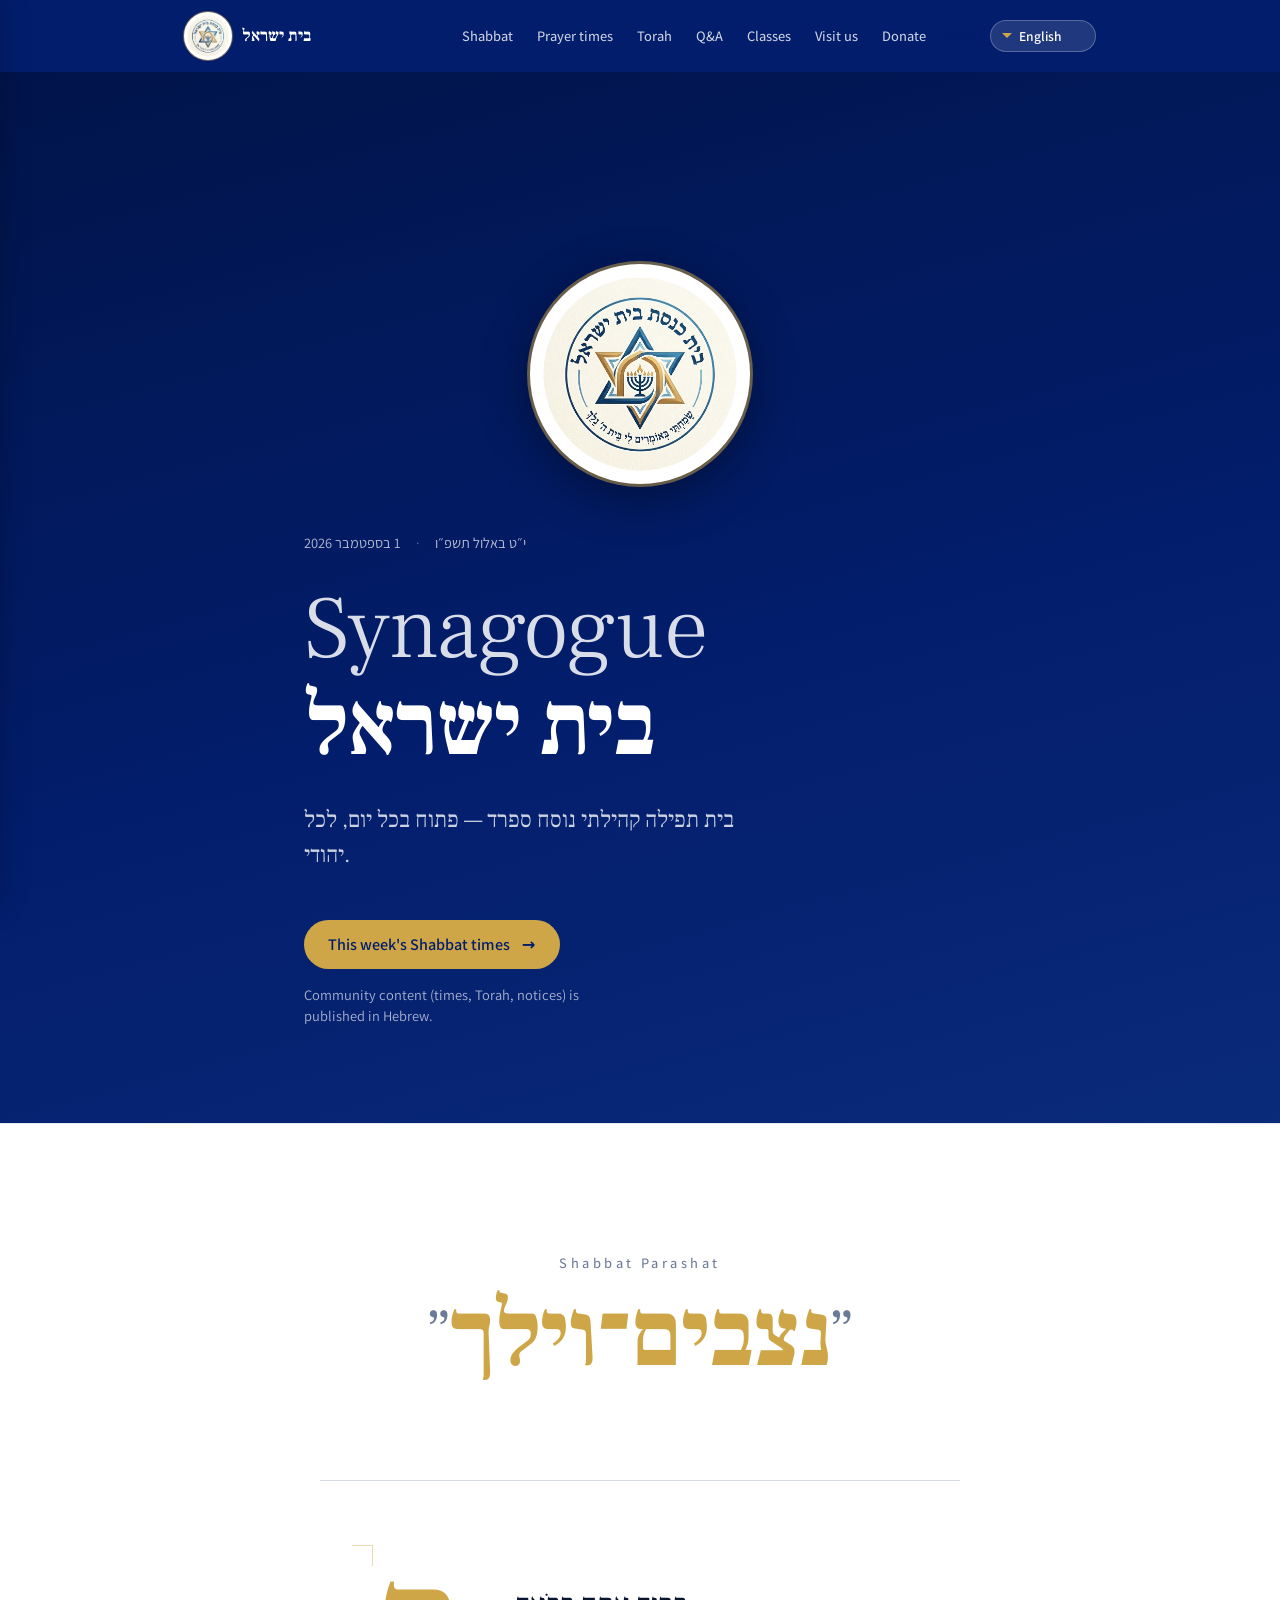
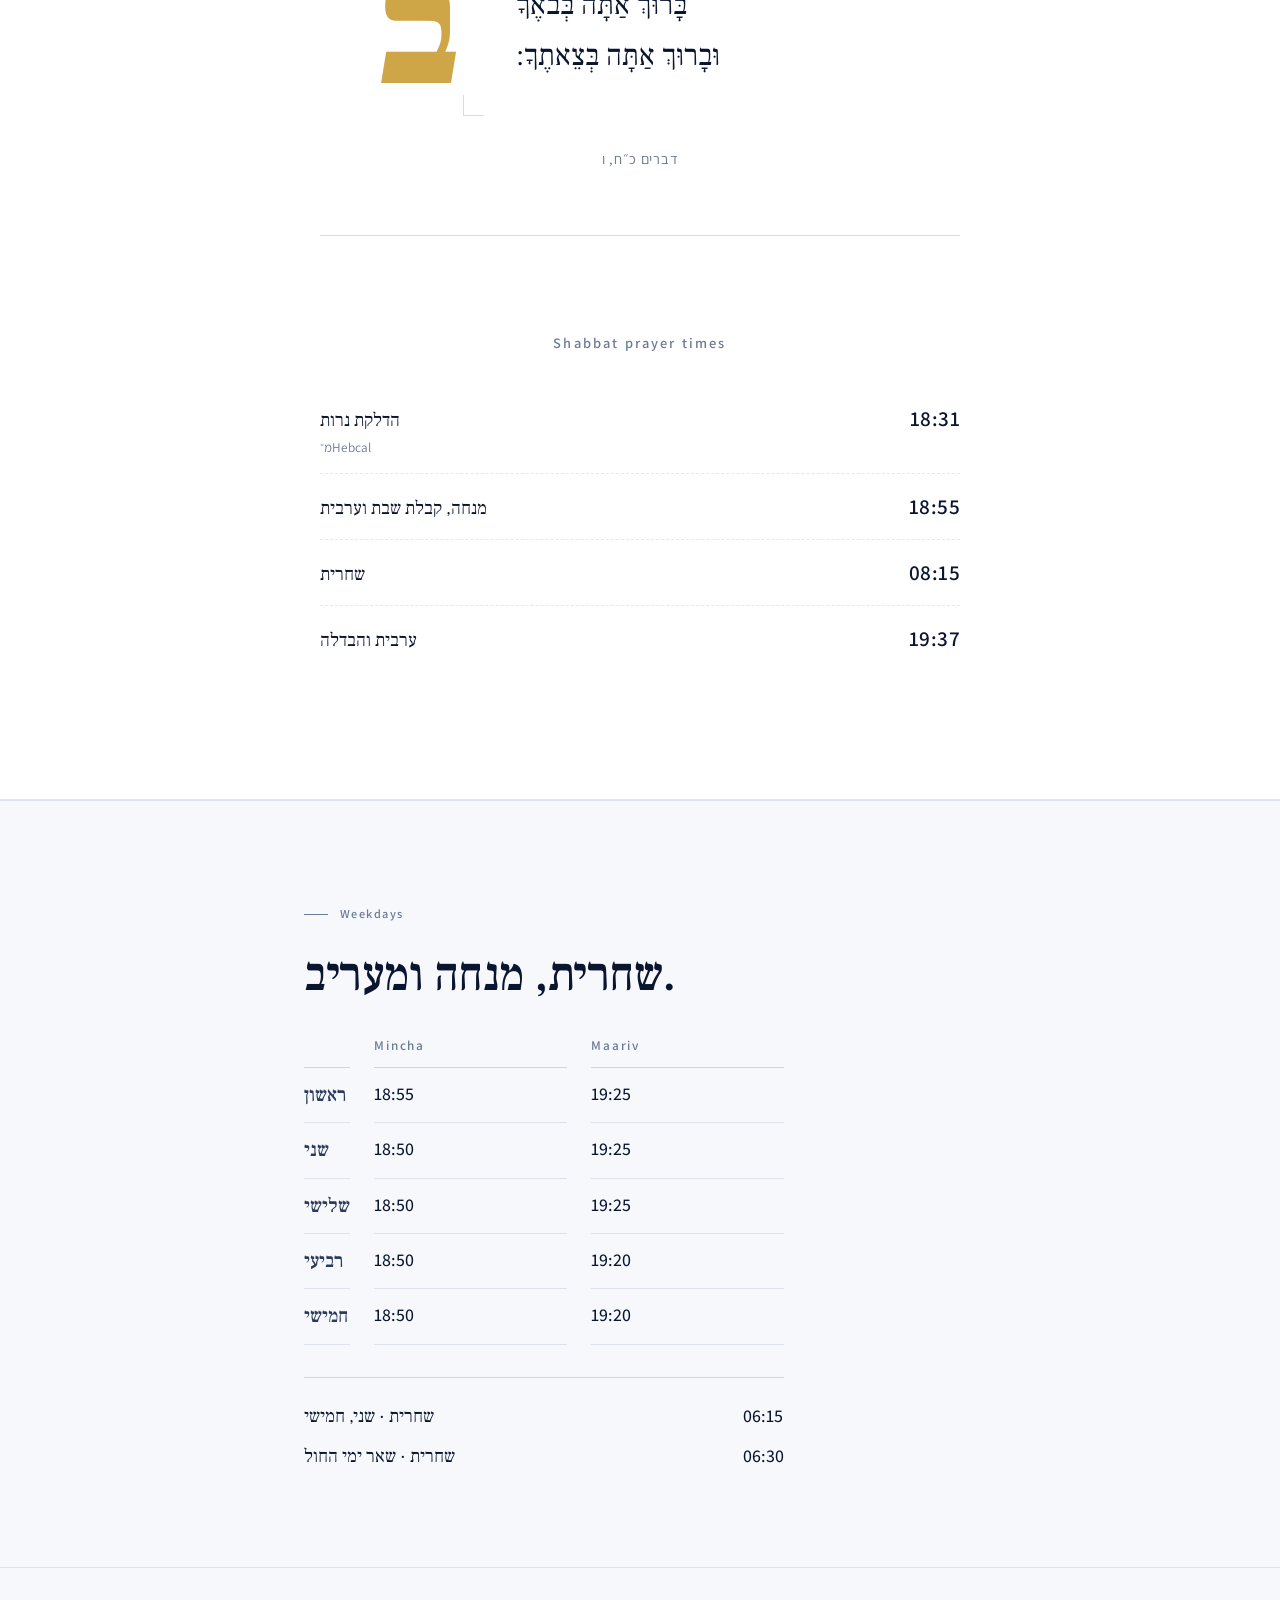
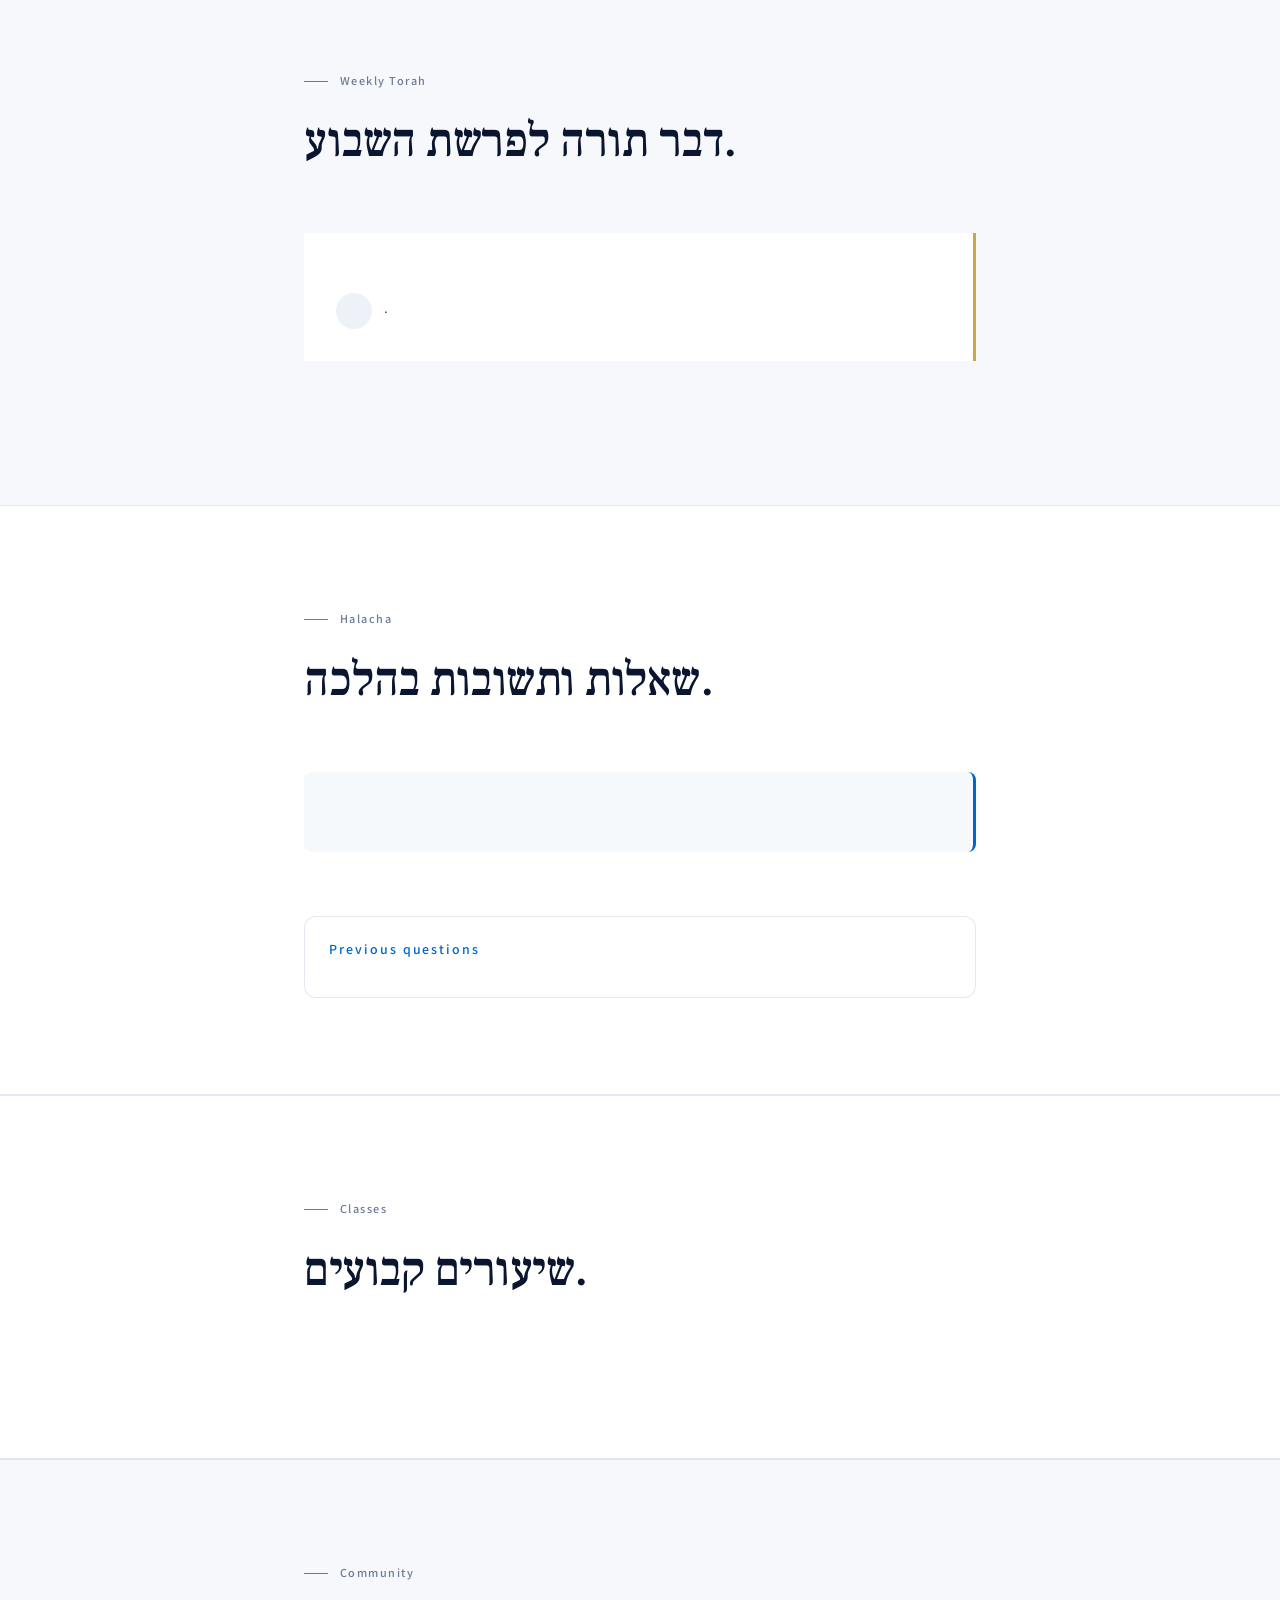
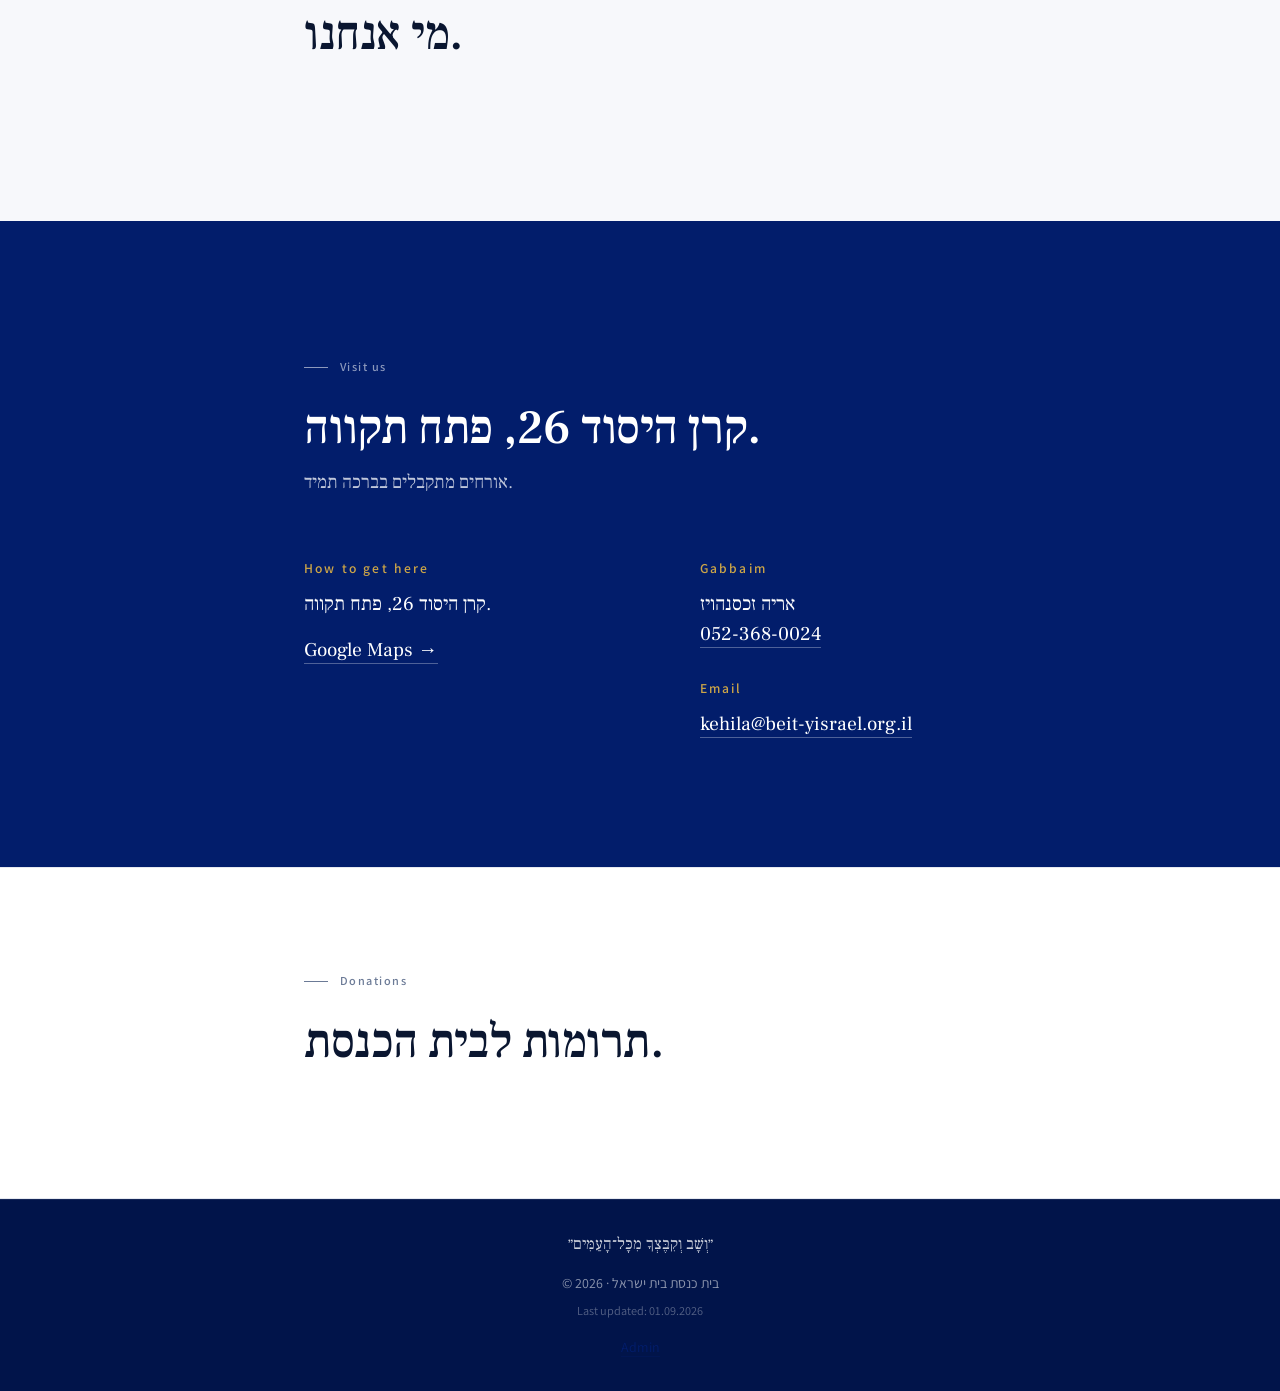
==== index.html @ d61f8326 "Add visible Admin button linking to admin.html (topbar, drawer, footer)" ====
<!DOCTYPE html>
<html lang="he" dir="rtl">
<head>
  <meta charset="UTF-8">
  <meta name="viewport" content="width=device-width, initial-scale=1">
  <meta name="theme-color" content="#021D6B">
  <title>בית כנסת בית ישראל — זמני תפילות בשבת</title>
  <meta name="description" content="בית תפילה קהילתי — תפילות שחרית, מנחה ומעריב בכל יום, שיעורי תורה, ובית פתוח לכל יהודי.">
  <link rel="icon" href="logo.png" type="image/png">
  <link rel="apple-touch-icon" href="logo.png">
  <link rel="preconnect" href="https://fonts.googleapis.com">
  <link rel="preconnect" href="https://fonts.gstatic.com" crossorigin>
  <link href="https://fonts.googleapis.com/css2?family=Frank+Ruhl+Libre:wght@300;400;500;700;900&family=Assistant:wght@300;400;500;600;700&family=Noto+Sans+Ethiopic:wght@400;600;700&display=swap" rel="stylesheet">
  <link rel="stylesheet" href="styles.css">
</head>
<body>
  <div class="notice" data-bind="notice"></div>
  <div class="topbar">
    <div class="wrap-wide topbar__row">
      <a href="#top" class="topbar__brand">
        <img src="logo.png" alt="" width="42" height="42" data-i18n-alt="logo_alt">
        <span data-bind="site.short_name">בית ישראל</span>
      </a>
      <div class="topbar__actions">
        <nav class="topbar__nav" aria-label="Main">
          <a href="#shabbat" data-i18n="nav_shabbat">שבת</a>
          <a href="#times" data-i18n="nav_times">זמני תפילה</a>
          <a href="#torah" data-i18n="nav_torah">תורה</a>
          <a href="#qa" data-i18n="nav_qa">שאלות</a>
          <a href="#classes" data-i18n="nav_classes">שיעורים</a>
          <a href="#visit" data-i18n="nav_visit">בואו אלינו</a>
          <a href="#donate" data-i18n="nav_donate">תרומות</a>
        </nav>
        <a href="admin.html" class="admin-btn" data-i18n="admin_link">ניהול</a>
        <select id="lang-select-top" class="lang-select" aria-label="Language">
          <option value="he">עברית</option>
          <option value="en">English</option>
          <option value="ru">Русский</option>
          <option value="am">አማርኛ</option>
          <option value="fr">Français</option>
        </select>
        <button type="button" class="menu-btn" id="menu-open" aria-label="Open menu" aria-expanded="false" aria-controls="side-drawer">
          <svg viewBox="0 0 24 24" fill="none" stroke="currentColor" stroke-width="2" stroke-linecap="round" aria-hidden="true"><path d="M4 7h16M4 12h16M4 17h16"/></svg>
        </button>
      </div>
    </div>
  </div>
  <div class="drawer-overlay" id="drawer-overlay" hidden></div>
  <aside class="drawer" id="side-drawer" role="dialog" aria-modal="true" aria-label="Menu" hidden>
    <div class="drawer__head">
      <a href="#top" class="drawer__brand" id="drawer-brand">
        <img src="logo.png" alt="" width="40" height="40">
        <span data-bind="site.short_name">בית ישראל</span>
      </a>
      <button type="button" class="drawer__close" id="menu-close" aria-label="Close menu">
        <svg width="22" height="22" viewBox="0 0 24 24" fill="none" stroke="currentColor" stroke-width="2" stroke-linecap="round" aria-hidden="true"><path d="M6 6l12 12M18 6L6 18"/></svg>
      </button>
    </div>
    <nav class="drawer__nav" aria-label="Mobile">
      <a href="#shabbat" data-i18n="nav_shabbat">שבת</a>
      <a href="#times" data-i18n="nav_times">זמני תפילה</a>
      <a href="#torah" data-i18n="nav_torah">תורה</a>
      <a href="#qa" data-i18n="nav_qa">שאלות</a>
      <a href="#classes" data-i18n="nav_classes">שיעורים</a>
      <a href="#community" data-i18n="nav_community">קהילה</a>
      <a href="#visit" data-i18n="nav_visit">בואו אלינו</a>
      <a href="#donate" data-i18n="nav_donate">תרומות</a>
      <a href="admin.html" class="drawer__admin" data-i18n="admin_link">ניהול</a>
    </nav>
    <div class="drawer__lang">
      <label for="lang-select-drawer" data-i18n="lang_label">שפה</label>
      <select id="lang-select-drawer">
        <option value="he">עברית</option>
        <option value="en">English</option>
        <option value="ru">Русский</option>
        <option value="am">አማርኛ</option>
        <option value="fr">Français</option>
      </select>
    </div>
  </aside>
  <main id="top">
    <section class="hero">
      <div class="wrap">
        <img class="hero__logo" src="logo.png" alt="" width="220" height="220" data-i18n-alt="logo_alt">
        <div class="hero__date">
          <span data-bind="date.hebrew"></span>
          <span class="sep">·</span>
          <span data-bind="date.gregorian"></span>
        </div>
        <h1 class="hero__title">
          <span class="light" data-i18n="hero_prefix">בית כנסת</span>
          <span class="display" data-bind="site.name"></span>
        </h1>
        <p class="hero__tagline" data-bind="site.tagline"></p>
        <a href="#shabbat" class="hero__cta">
          <span data-i18n="hero_cta">זמני שבת הקרובה</span>
          <span class="arrow">←</span>
        </a>
        <p class="content-lang-note" data-i18n="content_note"></p>
      </div>
    </section>
    <section class="shabbat" id="shabbat">
      <div class="wrap">
        <div class="shabbat__parasha-block">
          <div class="shabbat__eyebrow" data-i18n="parasha_label">שבת פרשת</div>
          <h2 class="shabbat__parasha">
            <span class="quote">״</span><span data-bind="shabbat.parasha"></span><span class="quote">״</span>
          </h2>
        </div>
        <figure class="petiha">
          <div class="petiha__inner">
            <div class="petiha__initial" data-bind="shabbat.petiha.initial" aria-hidden="true"></div>
            <blockquote class="petiha__text" data-bind="shabbat.petiha.text"></blockquote>
          </div>
          <figcaption class="petiha__attr" data-bind="shabbat.petiha.reference"></figcaption>
        </figure>
        <div class="shabbat__times-heading" data-i18n="shabbat_times_heading">זמני תפילות בשבת</div>
        <div class="shabbat__times" data-list="shabbat.times" data-template="tpl-time-row"></div>
      </div>
    </section>
    <section class="weekday" id="times">
      <div class="wrap">
        <div class="eyebrow" data-i18n="weekday_eyebrow">ימי חול</div>
        <h2 class="section__title" data-bind="weekday.title">שחרית, מנחה ומעריב.</h2>
        <p class="section__sub" data-bind="weekday.subtitle" data-if="weekday.subtitle"></p>
        <div class="weekday__grid" role="table">
          <div class="weekday__head"></div>
          <div class="weekday__head" data-i18n="col_mincha">מנחה</div>
          <div class="weekday__head" data-i18n="col_maariv">מעריב</div>
          <div data-list="weekday.table" data-template="tpl-weekday-row" style="display: contents;"></div>
        </div>
        <dl class="weekday__shacharit" data-list="weekday.shacharit" data-template="tpl-shacharit-row"></dl>
        <p class="weekday__note" data-bind="weekday.note" data-if="weekday.note"></p>
      </div>
    </section>
    <section id="torah">
      <div class="wrap">
        <div class="eyebrow" data-i18n="torah_eyebrow">תורת השבוע</div>
        <h2 class="section__title" data-bind="torah.title">דבר תורה לפרשת השבוע.</h2>
        <p class="section__sub" data-bind="torah.subtitle"></p>
        <article class="torah__featured">
          <div class="torah__featured-date" data-bind="torah.featured.date"></div>
          <h3 class="torah__featured-title" data-bind="torah.featured.title"></h3>
          <p class="torah__featured-excerpt" data-bind="torah.featured.excerpt"></p>
          <div class="torah__author">
            <span class="torah__author-avatar" data-bind="torah.featured.author_initial"></span>
            <span><strong data-bind="torah.featured.author"></strong><span> · </span><span data-bind="torah.featured.author_role"></span></span>
          </div>
        </article>
        <div class="torah__archive" id="torah-archive">
          <h3 data-i18n="torah_archive">ארכיון דברי תורה</h3>
          <ul class="torah__list" data-list="torah.archive" data-template="tpl-torah-item"></ul>
        </div>
      </div>
    </section>
    <section class="qa" id="qa">
      <div class="wrap">
        <div class="eyebrow" data-i18n="qa_eyebrow">הלכה ופסיקה</div>
        <h2 class="section__title" data-bind="qa.title">שאלות ותשובות בהלכה.</h2>
        <p class="section__sub" data-bind="qa.subtitle"></p>
        <article class="qa__featured">
          <div class="qa__featured-date" data-bind="qa.featured.date"></div>
          <h3 class="qa__featured-question" data-bind="qa.featured.question"></h3>
          <div class="qa__featured-answer" data-bind="qa.featured.answer"></div>
          <div class="qa__source" data-bind="qa.featured.source"></div>
        </article>
        <div class="qa__archive" id="qa-archive">
          <h3 data-i18n="qa_archive">שאלות קודמות</h3>
          <ul class="qa__list" data-list="qa.archive" data-template="tpl-qa-item"></ul>
        </div>
      </div>
    </section>
    <section class="classes" id="classes">
      <div class="wrap">
        <div class="eyebrow" data-i18n="classes_eyebrow">לוח שיעורים</div>
        <h2 class="section__title" data-bind="classes_section.title">שיעורים קבועים.</h2>
        <p class="section__sub" data-bind="classes_section.subtitle"></p>
        <div class="classes__grid" data-list="classes" data-template="tpl-class-item"></div>
      </div>
    </section>
    <section id="community">
      <div class="wrap">
        <div class="eyebrow" data-i18n="community_eyebrow">קהילה</div>
        <h2 class="section__title" data-bind="community.title">מי אנחנו.</h2>
        <p class="community__intro" data-bind="community.intro"></p>
        <div class="pillars" data-list="community.pillars" data-template="tpl-pillar"></div>
      </div>
    </section>
    <section class="visit" id="visit">
      <div class="wrap">
        <div class="eyebrow" data-i18n="visit_eyebrow">בואו אלינו</div>
        <h2 class="section__title" data-bind="contact.address"></h2>
        <p class="section__sub" data-bind="contact.welcome"></p>
        <div class="visit__grid">
          <div class="visit__block">
            <h3 data-i18n="directions_label">איך מגיעים</h3>
            <p data-bind="contact.directions"></p>
            <p style="margin-top:16px"><a data-attr-href="contact.map_url" data-attr-target="_blank" href="#" data-i18n="map_link">מפה בגוגל ←</a></p>
          </div>
          <div class="visit__contact">
            <div class="visit__block">
              <h3 data-i18n="gabbaim_label">גבאים</h3>
              <div data-list="contact.gabbaim" data-template="tpl-gabbai"></div>
            </div>
            <div class="visit__block" data-if="contact.email">
              <h3 data-i18n="email_label">דוא״ל</h3>
              <p><a data-attr-href-mailto="contact.email" data-bind="contact.email" href="#"></a></p>
            </div>
          </div>
        </div>
      </div>
    </section>
    <section class="donate" id="donate" data-if="donations.enabled">
      <div class="wrap">
        <div class="eyebrow" data-i18n="donate_eyebrow">תרומות</div>
        <h2 class="section__title" data-bind="donations.title">תרומות לבית הכנסת.</h2>
        <p class="section__sub" data-bind="donations.subtitle" data-if="donations.subtitle"></p>
        <div class="donate__grid">
          <div class="donate__card" data-if="donations.bank_name">
            <h3 data-i18n="bank_transfer">העברה בנקאית</h3>
            <div class="donate__row" data-if="donations.bank_name"><span class="donate__label" data-i18n="bank">בנק</span><span class="donate__value" data-bind="donations.bank_name"></span></div>
            <div class="donate__row" data-if="donations.branch"><span class="donate__label" data-i18n="branch">סניף</span><span class="donate__value" data-bind="donations.branch"></span></div>
            <div class="donate__row" data-if="donations.account"><span class="donate__label" data-i18n="account">מספר חשבון</span><span class="donate__value" data-bind="donations.account"></span></div>
            <div class="donate__row" data-if="donations.account_name"><span class="donate__label" data-i18n="account_name">שם החשבון</span><span class="donate__value" data-bind="donations.account_name"></span></div>
            <div class="donate__row" data-if="donations.iban"><span class="donate__label">IBAN</span><span class="donate__value" data-bind="donations.iban"></span></div>
          </div>
          <div class="donate__card" data-if="donations.bit_phone">
            <h3 data-i18n="bit_paybox">ביט / פייבוקס</h3>
            <div class="donate__row" data-if="donations.bit_phone"><span class="donate__label" data-i18n="bit_phone">טלפון לביט</span><span class="donate__value" data-bind="donations.bit_phone" dir="ltr"></span></div>
            <div class="donate__row" data-if="donations.paybox"><span class="donate__label" data-i18n="paybox">פייבוקס</span><span class="donate__value" data-bind="donations.paybox" dir="ltr"></span></div>
          </div>
        </div>
        <p class="donate__note" data-bind="donations.note" data-if="donations.note"></p>
      </div>
    </section>
  </main>
  <footer class="footer">
    <div class="wrap">
      <p class="footer__blessing" data-bind="footer.blessing"></p>
      <p><span data-bind="footer.copyright"></span></p>
      <p class="footer__updated"><span data-i18n="last_updated">עדכון אחרון</span>: <span data-bind="_updated_display"></span></p>
      <p class="footer__admin-wrap">
        <a href="admin.html" class="admin-btn admin-btn--footer" data-i18n="admin_link">ניהול</a>
      </p>
    </div>
  </footer>
  <template id="tpl-time-row"><div class="time-row" data-class="is_haftara:time-row--haftara"><div class="time-row__label"><span data-bind="label"></span><span class="note" data-bind="note"></span></div><div class="time-row__value" data-bind="value"></div></div></template>
  <template id="tpl-weekday-row"><div class="weekday__day" data-bind="day"></div><div class="weekday__time" data-bind="mincha"></div><div class="weekday__time" data-bind="maariv"></div></template>
  <template id="tpl-shacharit-row"><dt class="label" data-bind="label"></dt><dd class="val" data-bind="value"></dd></template>
  <template id="tpl-torah-item"><li><a data-attr-href="url" href="#"><span data-bind="title"></span><span class="parasha" data-bind="parasha"></span></a></li></template>
  <template id="tpl-class-item"><div class="class-item"><div><div class="class-item__title" data-bind="title"></div><div class="class-item__meta"><span data-bind="teacher"></span><span class="dot">·</span><span data-bind="where"></span></div></div><div class="class-item__when" data-bind="when"></div></div></template>
  <template id="tpl-pillar"><div class="pillar"><span class="pillar__marker" data-bind="marker"></span><h3 class="pillar__name" data-bind="name"></h3><p class="pillar__desc" data-bind="desc"></p></div></template>
  <template id="tpl-gabbai"><p class="gabbai"><span data-bind="name"></span><br><a data-attr-href-tel="phone" data-bind="phone_display" href="#" dir="ltr" style="unicode-bidi: embed;"></a></p></template>
  <template id="tpl-qa-item"><li><strong data-bind="question"></strong><div style="font-size:0.85rem;color:var(--ink-3);margin-top:4px" data-bind="date"></div></li></template>
  <script id="fallback-data" type="application/json">{"_updated_display":"01.09.2026","notice":"","site":{"name":"בית ישראל","short_name":"בית ישראל","tagline":"בית תפילה קהילתי נוסח ספרד — פתוח בכל יום, לכל יהודי."},"date":{"hebrew":"י״ט באלול תשפ״ו","gregorian":"1 בספטמבר 2026"},"shabbat":{"parasha":"נצבים־וילך","petiha":{"initial":"ב","text":"בָּרוּךְ אַתָּה בְּבֹאֶךָ\nוּבָרוּךְ אַתָּה בְּצֵאתֶךָ׃","reference":"דברים כ״ח, ו"},"times":[{"label":"הדלקת נרות","value":"18:31","note":"מ־Hebcal"},{"label":"מנחה, קבלת שבת וערבית","value":"18:55"},{"label":"שחרית","value":"08:15"},{"label":"ערבית והבדלה","value":"19:37"}]},"weekday":{"title":"שחרית, מנחה ומעריב.","subtitle":"","table":[{"day":"ראשון","mincha":"18:55","maariv":"19:25"},{"day":"שני","mincha":"18:50","maariv":"19:25"},{"day":"שלישי","mincha":"18:50","maariv":"19:25"},{"day":"רביעי","mincha":"18:50","maariv":"19:20"},{"day":"חמישי","mincha":"18:50","maariv":"19:20"}],"shacharit":[{"label":"שחרית · שני, חמישי","value":"06:15"},{"label":"שחרית · שאר ימי החול","value":"06:30"}],"note":""},"torah":{"title":"דבר תורה לפרשת השבוע.","subtitle":"","featured":{"date":"","title":"","excerpt":"","author":"","author_role":"","author_initial":""},"archive":[]},"qa":{"title":"שאלות ותשובות בהלכה.","subtitle":"","featured":{"date":"","question":"","answer":"","source":""},"archive":[]},"classes_section":{"title":"שיעורים קבועים.","subtitle":""},"classes":[],"community":{"title":"מי אנחנו.","intro":"","pillars":[]},"contact":{"address":"קרן היסוד 26, פתח תקווה.","welcome":"אורחים מתקבלים בברכה תמיד.","directions":"קרן היסוד 26, פתח תקווה.","map_url":"https://www.google.com/maps/search/?api=1&query=קרן+היסוד+26+פתח+תקווה","gabbaim":[{"name":"אריה זכסנהויז","phone":"0523680024","phone_display":"052-368-0024"}],"email":"kehila@beit-yisrael.org.il"},"footer":{"blessing":"״וְשָׁב וְקִבֶּצְךָ מִכָּל־הָעַמִּים״","copyright":"© 2026 · בית כנסת בית ישראל"},"donations":{"enabled":true,"title":"תרומות לבית הכנסת.","subtitle":"","bank_name":"","branch":"","account":"","account_name":"","iban":"","bit_phone":"","paybox":"","note":""}}</script>
  <script src="app.js"></script>
</body>
</html>
---- styles.css ----
/* Beit Israel styles - multi-lang + mobile drawer */
:root {
  --bg: #f7f8fb; --bg-2: #eef1f7; --bg-elev: #ffffff;
  --ink: #0a1630; --ink-2: #2a3a5c; --ink-3: #6b7a96;
  --navy: #021D6B; --navy-deep: #01144a;
  --accent: #CEA647; --accent-2: #b8923a; --brass: #CEA647; --brass-hover: #dbb85c;
  --hairline: rgba(2, 29, 107, 0.10); --divider: rgba(2, 29, 107, 0.16);
  --font-serif: 'Frank Ruhl Libre', 'David Libre', 'Times New Roman', serif;
  --font-sans: 'Assistant', 'Rubik', system-ui, -apple-system, sans-serif;
  --font-am: 'Noto Sans Ethiopic', 'Nyala', sans-serif;
  --s-1: 4px; --s-2: 8px; --s-3: 12px; --s-4: 16px;
  --s-5: 24px; --s-6: 32px; --s-7: 48px; --s-8: 64px;
  --s-9: 96px; --s-10: 128px; --s-11: 192px;
  --content-w: 720px; --wide-w: 960px; --drawer-w: min(320px, 86vw);
}
* { box-sizing: border-box; margin: 0; padding: 0; }
html { font-size: 17px; -webkit-text-size-adjust: 100%; scroll-behavior: smooth; }
body {
  background: var(--bg); color: var(--ink); font-family: var(--font-serif);
  font-weight: 400; line-height: 1.55; direction: rtl; text-align: right;
}
body.ltr { direction: ltr; text-align: left; }
body.lang-am { font-family: var(--font-am), var(--font-serif); }
body.lang-am .topbar, body.lang-am .eyebrow, body.lang-am .hero__cta,
body.lang-am .time-row__value, body.lang-am .weekday__time, body.lang-am .footer {
  font-family: var(--font-am), var(--font-sans);
}
h1, h2, h3, h4 { font-family: var(--font-serif); font-weight: 500; line-height: 1.15; color: var(--ink); }
body.lang-am h1, body.lang-am h2, body.lang-am h3, body.lang-am h4 {
  font-family: var(--font-am), var(--font-serif);
}
a { color: var(--navy); text-decoration: none; border-bottom: 1px solid rgba(2, 29, 107, 0.25); transition: border-color .2s, color .2s; }
a:hover { color: var(--accent-2); border-bottom-color: var(--accent); }
p { margin: 0; } p + p { margin-top: var(--s-4); }
.wrap { max-width: var(--content-w); margin-inline: auto; padding-inline: var(--s-5); }
.wrap-wide { max-width: var(--wide-w); margin-inline: auto; padding-inline: var(--s-5); }
section { padding-block: var(--s-9); }
section + section { border-top: 1px solid var(--hairline); }
.eyebrow {
  font-family: var(--font-sans); font-weight: 600; font-size: 0.72rem;
  letter-spacing: 0.18em; color: var(--ink-3); margin-bottom: var(--s-5);
  display: inline-flex; align-items: center; gap: var(--s-3);
}
.eyebrow::before { content: ''; width: 24px; height: 1px; background: var(--ink-3); }
body.ltr .eyebrow { letter-spacing: 0.12em; }
.topbar {
  background: var(--navy); padding-block: var(--s-3); font-family: var(--font-sans);
  font-size: 0.85rem; position: sticky; top: 0; z-index: 100;
}
.topbar__row { display: flex; justify-content: space-between; align-items: center; gap: var(--s-4); color: rgba(255,255,255,0.85); }
.topbar__brand {
  display: flex; align-items: center; gap: 0.6rem; font-family: var(--font-serif);
  font-weight: 700; font-size: 1rem; color: #fff; border: none; text-decoration: none;
}
body.lang-am .topbar__brand { font-family: var(--font-am), var(--font-serif); }
.topbar__brand img {
  width: 48px; height: 48px; border-radius: 50%; object-fit: cover; display: block;
  background: #fff; border: 2px solid #fff; box-shadow: 0 0 0 1px rgba(206, 166, 71, 0.5);
}
.topbar__actions { display: flex; align-items: center; gap: var(--s-3); }
.topbar__nav { display: flex; gap: var(--s-5); }
.topbar__nav a { color: rgba(255,255,255,0.8); border: none; font-weight: 500; }
.topbar__nav a:hover { color: var(--accent); }
.lang-select {
  appearance: none; -webkit-appearance: none; background: rgba(255,255,255,0.12);
  color: #fff; border: 1px solid rgba(255,255,255,0.25); border-radius: 999px;
  padding: 6px 28px 6px 12px; font-family: var(--font-sans); font-size: 0.8rem;
  font-weight: 600; cursor: pointer;
  background-image: url("data:image/svg+xml,%3Csvg xmlns='http://www.w3.org/2000/svg' width='12' height='8' viewBox='0 0 12 8'%3E%3Cpath fill='%23CEA647' d='M1 1l5 5 5-5'/%3E%3C/svg%3E");
  background-repeat: no-repeat; background-position: right 10px center;
}
body.ltr .lang-select { padding: 6px 12px 6px 28px; background-position: left 10px center; }
.lang-select option { color: #0a1630; background: #fff; }
.menu-btn {
  display: none; width: 44px; height: 44px; border: none; background: transparent;
  color: #fff; cursor: pointer; border-radius: 8px; align-items: center; justify-content: center; flex-shrink: 0;
}
.menu-btn:hover, .menu-btn:focus-visible { background: rgba(255,255,255,0.12); outline: none; }
.menu-btn svg { width: 24px; height: 24px; display: block; }
@media (max-width: 900px) { .topbar__nav { display: none; } .menu-btn { display: inline-flex; } }
.drawer-overlay {
  position: fixed; inset: 0; background: rgba(2, 20, 60, 0.55); z-index: 200;
  opacity: 0; visibility: hidden; transition: opacity .25s ease, visibility .25s ease;
  -webkit-backdrop-filter: blur(2px); backdrop-filter: blur(2px);
}
.drawer-overlay.is-open { opacity: 1; visibility: visible; }
.drawer {
  position: fixed; top: 0; bottom: 0; width: var(--drawer-w); background: var(--navy-deep);
  z-index: 210; display: flex; flex-direction: column; transition: transform .28s cubic-bezier(0.22, 1, 0.36, 1);
  overflow-y: auto; -webkit-overflow-scrolling: touch;
}
html[dir="rtl"] .drawer { right: 0; left: auto; transform: translateX(105%); box-shadow: -8px 0 32px rgba(0,0,0,0.35); }
html[dir="ltr"] .drawer { left: 0; right: auto; transform: translateX(-105%); box-shadow: 8px 0 32px rgba(0,0,0,0.35); }
.drawer.is-open { transform: translateX(0) !important; }
.drawer__head {
  display: flex; align-items: center; justify-content: space-between;
  padding: var(--s-4) var(--s-5); border-bottom: 1px solid rgba(255,255,255,0.1); gap: var(--s-3);
}
.drawer__brand {
  display: flex; align-items: center; gap: 0.6rem; color: #fff; font-family: var(--font-serif);
  font-weight: 700; border: none; text-decoration: none;
}
.drawer__brand img { width: 40px; height: 40px; border-radius: 50%; object-fit: cover; background: #fff; border: 2px solid #fff; }
.drawer__close {
  width: 44px; height: 44px; border: none; background: transparent; color: rgba(255,255,255,0.85);
  cursor: pointer; border-radius: 8px; display: inline-flex; align-items: center; justify-content: center;
}
.drawer__close:hover { background: rgba(255,255,255,0.1); color: var(--accent); }
.drawer__nav { display: flex; flex-direction: column; padding: var(--s-4) 0; flex: 1; }
.drawer__nav a {
  display: block; padding: 14px var(--s-5); color: rgba(255,255,255,0.88); border: none;
  font-family: var(--font-sans); font-weight: 500; font-size: 1.05rem;
  border-bottom: 1px solid rgba(255,255,255,0.06);
}
.drawer__nav a:hover, .drawer__nav a:focus-visible { background: rgba(255,255,255,0.08); color: var(--accent); outline: none; }
.drawer__lang { padding: var(--s-5); border-top: 1px solid rgba(255,255,255,0.1); }
.drawer__lang label {
  display: block; font-family: var(--font-sans); font-size: 0.75rem; letter-spacing: 0.1em;
  color: rgba(255,255,255,0.5); margin-bottom: var(--s-2);
}
.drawer__lang select {
  width: 100%; appearance: none; -webkit-appearance: none; background: rgba(255,255,255,0.1);
  color: #fff; border: 1px solid rgba(255,255,255,0.25); border-radius: 10px;
  padding: 12px 14px; font-family: var(--font-sans); font-size: 1rem; font-weight: 600; cursor: pointer;
}
.drawer__lang select option { color: #0a1630; background: #fff; }
body.menu-open { overflow: hidden; }
.hero {
  padding-block: var(--s-11) var(--s-9);
  background: linear-gradient(165deg, var(--navy-deep) 0%, var(--navy) 55%, #0a2a7a 100%); color: #fff;
}
.hero__logo {
  width: 220px; height: 220px; border-radius: 50%; object-fit: cover; margin: 0 auto var(--s-7);
  display: block; background: #fff; border: 6px solid #fff;
  box-shadow: 0 0 0 3px rgba(206, 166, 71, 0.5), 0 14px 48px rgba(0,0,0,0.38);
}
@media (max-width: 640px) {
  .hero__logo { width: 160px; height: 160px; border-width: 5px; }
  section { padding-block: var(--s-7); }
  .hero { padding-block: var(--s-9) var(--s-7); }
}
.hero__date { font-family: var(--font-sans); font-size: 0.85rem; color: rgba(255,255,255,0.7); margin-bottom: var(--s-6); }
.hero__date .sep { display: inline-block; margin-inline: var(--s-3); opacity: 0.5; }
.hero__title {
  font-family: var(--font-serif); font-weight: 300; font-size: clamp(2.6rem, 7vw, 5.2rem);
  line-height: 1; letter-spacing: -0.01em; margin-bottom: var(--s-6); color: #fff;
}
.hero__title .display { display: block; font-weight: 700; color: #fff; margin-top: var(--s-2); }
.hero__title .light { color: rgba(255,255,255,0.85); font-weight: 300; }
.hero__tagline { font-size: 1.35rem; line-height: 1.5; color: rgba(255,255,255,0.8); max-width: 34ch; margin-bottom: var(--s-7); }
.hero__cta {
  display: inline-flex; align-items: center; gap: var(--s-3); font-family: var(--font-sans);
  font-weight: 600; font-size: 0.95rem; color: var(--navy); background: var(--accent);
  border: none; border-radius: 999px; padding: var(--s-3) var(--s-5); transition: background .2s, transform .15s;
}
.hero__cta:hover { background: var(--brass-hover); color: var(--navy); transform: translateY(-1px); }
body.ltr .hero__cta .arrow { display: inline-block; transform: scaleX(-1); }
.content-lang-note {
  display: none; font-family: var(--font-sans); font-size: 0.85rem;
  color: rgba(255,255,255,0.65); margin-top: var(--s-4); max-width: 42ch; line-height: 1.45;
}
body:not(.lang-he) .content-lang-note { display: block; }
.notice {
  background: var(--accent); color: var(--navy-deep); padding: var(--s-3) var(--s-5);
  font-family: var(--font-sans); font-weight: 500; font-size: 0.95rem; text-align: center;
}
.notice:empty { display: none; }
.shabbat { background: var(--bg-elev); border-top: 1px solid var(--hairline); border-bottom: 1px solid var(--hairline); padding-block: var(--s-10); }
.shabbat__parasha-block { text-align: center; margin-bottom: var(--s-9); }
.shabbat__eyebrow { font-family: var(--font-sans); font-weight: 500; font-size: 0.85rem; letter-spacing: 0.24em; color: var(--ink-3); margin-bottom: var(--s-4); }
.shabbat__parasha { font-family: var(--font-serif); font-weight: 700; font-size: clamp(3rem, 8vw, 5.5rem); line-height: 1; color: var(--accent); letter-spacing: -0.01em; }
.shabbat__parasha .quote { color: var(--ink-3); font-weight: 300; font-size: 0.8em; vertical-align: 0.15em; }
.petiha { max-width: 640px; margin: 0 auto var(--s-9); padding: var(--s-8) var(--s-6); border-top: 1px solid var(--divider); border-bottom: 1px solid var(--divider); }
.petiha__inner { display: grid; grid-template-columns: auto 1fr; gap: var(--s-6); align-items: center; }
.petiha__initial {
  font-family: var(--font-serif); font-weight: 900; font-size: clamp(6rem, 15vw, 10rem);
  line-height: 0.82; color: var(--accent); position: relative; display: flex; align-items: center; justify-content: center; padding: var(--s-4) var(--s-5);
}
.petiha__initial::before, .petiha__initial::after { content: ''; position: absolute; width: 20px; height: 20px; border: 1.5px solid var(--accent); opacity: 0.4; }
.petiha__initial::before { top: 0; right: 0; border-bottom: none; border-left: none; }
.petiha__initial::after { bottom: 0; left: 0; border-top: none; border-right: none; }
body.ltr .petiha__initial::before { right: auto; left: 0; border-left: none; border-right: 1.5px solid var(--accent); border-bottom: none; }
body.ltr .petiha__initial::after { left: auto; right: 0; border-right: none; border-left: 1.5px solid var(--accent); border-top: none; }
.petiha__text { font-family: var(--font-serif); font-size: clamp(1.3rem, 2.6vw, 1.75rem); line-height: 1.7; color: var(--ink); white-space: pre-line; }
.petiha__attr { font-family: var(--font-sans); font-size: 0.85rem; color: var(--ink-3); letter-spacing: 0.05em; text-align: center; margin-top: var(--s-6); }
@media (max-width: 560px) { .petiha__inner { grid-template-columns: 1fr; text-align: center; } .petiha__initial { justify-self: center; } }
.shabbat__times { max-width: 640px; margin: 0 auto; }
.time-row { display: grid; grid-template-columns: 1fr auto; align-items: baseline; padding-block: var(--s-4); border-bottom: 1px dashed var(--hairline); gap: var(--s-4); }
.time-row:last-child { border-bottom: none; }
.time-row__label { font-family: var(--font-serif); font-size: 1.08rem; color: var(--ink); }
.time-row__label .note { display: block; font-family: var(--font-sans); font-size: 0.78rem; color: var(--ink-3); font-weight: 400; margin-top: 2px; }
.time-row__label .note:empty { display: none; }
.time-row__value { font-family: var(--font-sans); font-weight: 600; font-size: 1.25rem; color: var(--ink); font-variant-numeric: tabular-nums; letter-spacing: 0.02em; }
.time-row.time-row--haftara {
  background: linear-gradient(135deg, rgba(206, 166, 71, 0.14) 0%, rgba(206, 166, 71, 0.05) 55%, transparent 100%);
  border: 1.5px solid rgba(206, 166, 71, 0.45);
  border-radius: 12px;
  padding: var(--s-5) var(--s-6);
  margin: var(--s-5) 0;
  align-items: center;
  gap: var(--s-5);
  box-shadow: 0 2px 12px rgba(2, 29, 107, 0.04);
}
body.ltr .time-row.time-row--haftara {
  background: linear-gradient(225deg, rgba(206, 166, 71, 0.14) 0%, rgba(206, 166, 71, 0.05) 55%, transparent 100%);
}
.time-row--haftara .time-row__label {
  font-family: var(--font-serif);
  font-weight: 700;
  font-size: 1.2rem;
  color: var(--accent);
  letter-spacing: 0.02em;
}
.time-row--haftara .time-row__label .note {
  font-size: 0.85rem;
  color: var(--ink-3);
  margin-top: 4px;
  font-weight: 400;
}
.time-row--haftara .time-row__value {
  font-family: var(--font-serif);
  font-weight: 700;
  font-size: clamp(1.45rem, 3.5vw, 1.85rem);
  color: var(--navy);
  letter-spacing: -0.01em;
  line-height: 1.2;
}
@media (max-width: 480px) {
  .time-row.time-row--haftara {
    grid-template-columns: 1fr;
    text-align: center;
    gap: var(--s-2);
    padding: var(--s-5);
  }
  .time-row--haftara .time-row__value {
    font-size: 1.55rem;
    justify-self: center;
  }
}
.shabbat__times-heading { font-family: var(--font-sans); font-weight: 600; font-size: 0.85rem; letter-spacing: 0.15em; color: var(--ink-3); margin-bottom: var(--s-6); display: block; text-align: center; }
.weekday { padding-block: var(--s-9); }
.weekday__grid { display: grid; grid-template-columns: auto repeat(2, 1fr); max-width: 480px; margin-top: var(--s-6); column-gap: var(--s-5); }
.weekday__head { font-family: var(--font-sans); font-weight: 600; font-size: 0.78rem; letter-spacing: 0.14em; color: var(--ink-3); padding-bottom: var(--s-3); border-bottom: 1.5px solid var(--divider); }
.weekday__day { font-family: var(--font-serif); font-weight: 500; font-size: 1.15rem; color: var(--ink-2); padding-block: var(--s-3); border-bottom: 1px solid var(--hairline); }
.weekday__time { font-family: var(--font-sans); font-weight: 500; font-size: 1.05rem; color: var(--ink); padding-block: var(--s-3); border-bottom: 1px solid var(--hairline); font-variant-numeric: tabular-nums; }
.weekday__shacharit { margin-top: var(--s-6); padding-top: var(--s-5); border-top: 1px solid var(--divider); max-width: 480px; display: grid; grid-template-columns: 1fr auto; gap: var(--s-3); }
.weekday__shacharit .label { font-family: var(--font-serif); font-size: 1.08rem; color: var(--ink); }
.weekday__shacharit .val { font-family: var(--font-sans); font-weight: 500; font-size: 1.05rem; font-variant-numeric: tabular-nums; }
.weekday__note { font-family: var(--font-sans); font-size: 0.9rem; color: var(--ink-3); margin-top: var(--s-6); max-width: 480px; padding-inline-start: var(--s-4); border-inline-start: 2px solid var(--divider); }
.weekday__note:empty { display: none; }
.section__title { font-family: var(--font-serif); font-weight: 500; font-size: clamp(2rem, 4.5vw, 2.8rem); line-height: 1.15; margin-bottom: var(--s-3); letter-spacing: -0.01em; }
.section__sub { font-family: var(--font-serif); font-size: 1.1rem; color: var(--ink-2); margin-bottom: var(--s-8); max-width: 46ch; }
.torah__featured { background: var(--bg-elev); border-inline-end: 3px solid var(--accent); padding: var(--s-6); margin-bottom: var(--s-7); }
.torah__featured-date { font-family: var(--font-sans); font-size: 0.82rem; color: var(--ink-3); letter-spacing: 0.1em; margin-bottom: var(--s-2); }
.torah__featured-title { font-family: var(--font-serif); font-weight: 700; font-size: 1.5rem; color: var(--ink); margin-bottom: var(--s-3); line-height: 1.25; }
.torah__featured-excerpt { font-family: var(--font-serif); font-size: 1.05rem; color: var(--ink-2); line-height: 1.7; margin-bottom: var(--s-4); white-space: pre-line; max-height: 280px; overflow-y: auto; }
.torah__author { display: flex; align-items: center; gap: var(--s-3); font-family: var(--font-sans); font-size: 0.92rem; color: var(--ink-2); }
.torah__author-avatar { width: 36px; height: 36px; background: var(--bg-2); border-radius: 50%; display: inline-flex; align-items: center; justify-content: center; font-family: var(--font-serif); font-weight: 700; color: var(--accent); font-size: 0.95rem; }
.torah__archive { margin-top: var(--s-8); background: var(--bg-elev); border: 1px solid var(--hairline); border-radius: 12px; padding: var(--s-5); }
.torah__archive h3 { font-family: var(--font-sans); font-weight: 600; font-size: 0.82rem; letter-spacing: 0.14em; color: var(--navy); margin-bottom: var(--s-4); margin-top: 0; }
.torah__list { list-style: none; max-height: 280px; overflow-y: auto; margin: 0; }
.torah__list li { border-bottom: 1px solid var(--hairline); padding-block: var(--s-3); }
.torah__list li:last-child { border-bottom: none; }
.torah__list a { display: flex; justify-content: space-between; align-items: baseline; gap: var(--s-4); border: none; color: var(--ink); font-family: var(--font-serif); font-size: 1.05rem; }
.torah__list a:hover { color: var(--accent); }
.torah__list .parasha { color: var(--ink-3); font-family: var(--font-sans); font-size: 0.88rem; flex-shrink: 0; }
.qa { background: var(--bg-elev); border-top: 1px solid var(--hairline); border-bottom: 1px solid var(--hairline); }
.qa__featured { background: #f5f9fb; border-inline-end: 3px solid #0066cc; padding: var(--s-6); margin-bottom: var(--s-7); border-radius: 8px; }
.qa__featured-date { font-family: var(--font-sans); font-size: 0.82rem; color: var(--ink-3); letter-spacing: 0.1em; margin-bottom: var(--s-2); }
.qa__featured-question { font-family: var(--font-serif); font-weight: 700; font-size: 1.4rem; color: #0066cc; margin-bottom: var(--s-4); line-height: 1.25; }
.qa__featured-answer { font-family: var(--font-serif); font-size: 1.05rem; color: var(--ink); line-height: 1.7; margin-bottom: var(--s-4); }
.qa__source { font-family: var(--font-sans); font-size: 0.88rem; color: var(--ink-3); font-style: italic; }
.qa__archive { margin-top: var(--s-8); background: var(--bg-elev); border: 1px solid var(--hairline); border-radius: 12px; padding: var(--s-5); }
.qa__archive h3 { font-family: var(--font-sans); font-weight: 600; font-size: 0.82rem; letter-spacing: 0.14em; color: #0066cc; margin-bottom: var(--s-4); margin-top: 0; }
.qa__list { list-style: none; max-height: 320px; overflow-y: auto; margin: 0; }
.qa__list li { border-bottom: 1px solid var(--hairline); padding-block: var(--s-3); }
.qa__list li:last-child { border-bottom: none; }
.qa__list li strong { color: #0066cc; font-family: var(--font-serif); }
.classes { background: var(--bg-elev); border-top: 1px solid var(--hairline); border-bottom: 1px solid var(--hairline); }
.classes__grid { display: grid; grid-template-columns: 1fr; gap: 0; margin-top: var(--s-6); }
.class-item { padding-block: var(--s-6); border-bottom: 1px solid var(--hairline); display: grid; grid-template-columns: 1fr auto; gap: var(--s-4) var(--s-6); align-items: baseline; }
.class-item:last-child { border-bottom: none; }
.class-item__title { font-family: var(--font-serif); font-weight: 500; font-size: 1.3rem; color: var(--ink); margin-bottom: var(--s-2); }
.class-item__meta { font-family: var(--font-sans); font-size: 0.92rem; color: var(--ink-2); }
.class-item__meta .dot { display: inline-block; margin-inline: var(--s-3); opacity: 0.4; }
.class-item__when { font-family: var(--font-sans); font-weight: 500; font-size: 1rem; color: var(--ink); white-space: nowrap; text-align: end; }
@media (max-width: 560px) { .class-item { grid-template-columns: 1fr; } .class-item__when { text-align: start; color: var(--accent); } }
.community__intro { font-family: var(--font-serif); font-size: 1.2rem; color: var(--ink-2); line-height: 1.65; max-width: 40ch; margin-bottom: var(--s-8); }
.pillars { display: grid; grid-template-columns: repeat(2, 1fr); gap: var(--s-6); }
@media (max-width: 640px) { .pillars { grid-template-columns: 1fr; } }
.pillar { padding-top: var(--s-4); border-top: 1.5px solid var(--divider); }
.pillar__marker { font-family: var(--font-serif); font-weight: 700; font-size: 1.4rem; color: var(--accent); margin-bottom: var(--s-2); display: block; }
.pillar__name { font-family: var(--font-serif); font-weight: 500; font-size: 1.35rem; margin-bottom: var(--s-3); }
.pillar__desc { font-family: var(--font-serif); color: var(--ink-2); font-size: 1rem; line-height: 1.6; }
.donate { background: var(--bg-elev); border-top: 1px solid var(--hairline); border-bottom: 1px solid var(--hairline); }
.donate__grid { display: grid; grid-template-columns: 1fr 1fr; gap: var(--s-6); margin-top: var(--s-6); max-width: 640px; }
@media (max-width: 560px) { .donate__grid { grid-template-columns: 1fr; } }
.donate__card { background: var(--bg); border: 1px solid var(--hairline); border-radius: 10px; padding: var(--s-5); }
.donate__card h3 { font-family: var(--font-sans); font-weight: 600; font-size: 0.82rem; letter-spacing: 0.12em; color: var(--navy); margin-bottom: var(--s-3); }
.donate__row { display: flex; justify-content: space-between; gap: var(--s-3); padding-block: 6px; border-bottom: 1px dashed var(--hairline); font-size: 0.98rem; }
.donate__row:last-child { border-bottom: none; }
.donate__label { color: var(--ink-3); font-family: var(--font-sans); font-size: 0.88rem; }
.donate__value { font-family: var(--font-sans); font-weight: 600; color: var(--ink); direction: ltr; unicode-bidi: embed; text-align: left; }
.donate__note { font-family: var(--font-sans); font-size: 0.9rem; color: var(--ink-3); margin-top: var(--s-5); max-width: 46ch; padding-inline-start: var(--s-4); border-inline-start: 2px solid var(--accent); }
.donate__note:empty { display: none; }
.visit { background: var(--navy); color: #fff; padding-block: var(--s-10); }
.visit .section__title, .visit h2 { color: #fff; }
.visit .section__sub { color: rgba(255,255,255,0.75); }
.visit .eyebrow { color: rgba(255,255,255,0.55); }
.visit .eyebrow::before { background: rgba(255,255,255,0.55); }
.visit__grid { display: grid; grid-template-columns: 1.2fr 1fr; gap: var(--s-8); align-items: start; }
@media (max-width: 700px) { .visit__grid { grid-template-columns: 1fr; gap: var(--s-6); } }
.visit__block h3 { font-family: var(--font-sans); font-weight: 600; font-size: 0.8rem; letter-spacing: 0.16em; color: var(--accent); margin-bottom: var(--s-3); }
.visit__block p, .visit__block a { font-family: var(--font-serif); font-size: 1.15rem; color: #fff; }
.visit__block a { border-color: rgba(255,255,255,0.3); }
.visit__block a:hover { color: var(--accent); border-color: var(--accent); }
.visit__contact { display: grid; gap: var(--s-6); }
.gabbai + .gabbai { margin-top: var(--s-3); }
.footer {
  background: var(--navy-deep); color: rgba(255,255,255,0.55); font-family: var(--font-sans);
  font-size: 0.82rem; padding-block: var(--s-6); border-top: 1px solid rgba(255,255,255,0.08); text-align: center;
}
.footer__blessing { font-family: var(--font-serif); font-size: 0.95rem; color: rgba(255,255,255,0.8); margin-bottom: var(--s-2); }
.footer__updated { font-size: 0.72rem; margin-top: var(--s-2); opacity: 0.6; }
.visually-hidden { position: absolute !important; width: 1px; height: 1px; padding: 0; margin: -1px; overflow: hidden; clip: rect(0,0,0,0); white-space: nowrap; border: 0; }
@media print {
  body { background: white; color: black; }
  .topbar, .hero__cta, .visit, .footer, .notice, .drawer, .drawer-overlay, .menu-btn, .lang-select { display: none !important; }
}
@media (prefers-reduced-motion: reduce) { * { transition: none !important; scroll-behavior: auto !important; } }
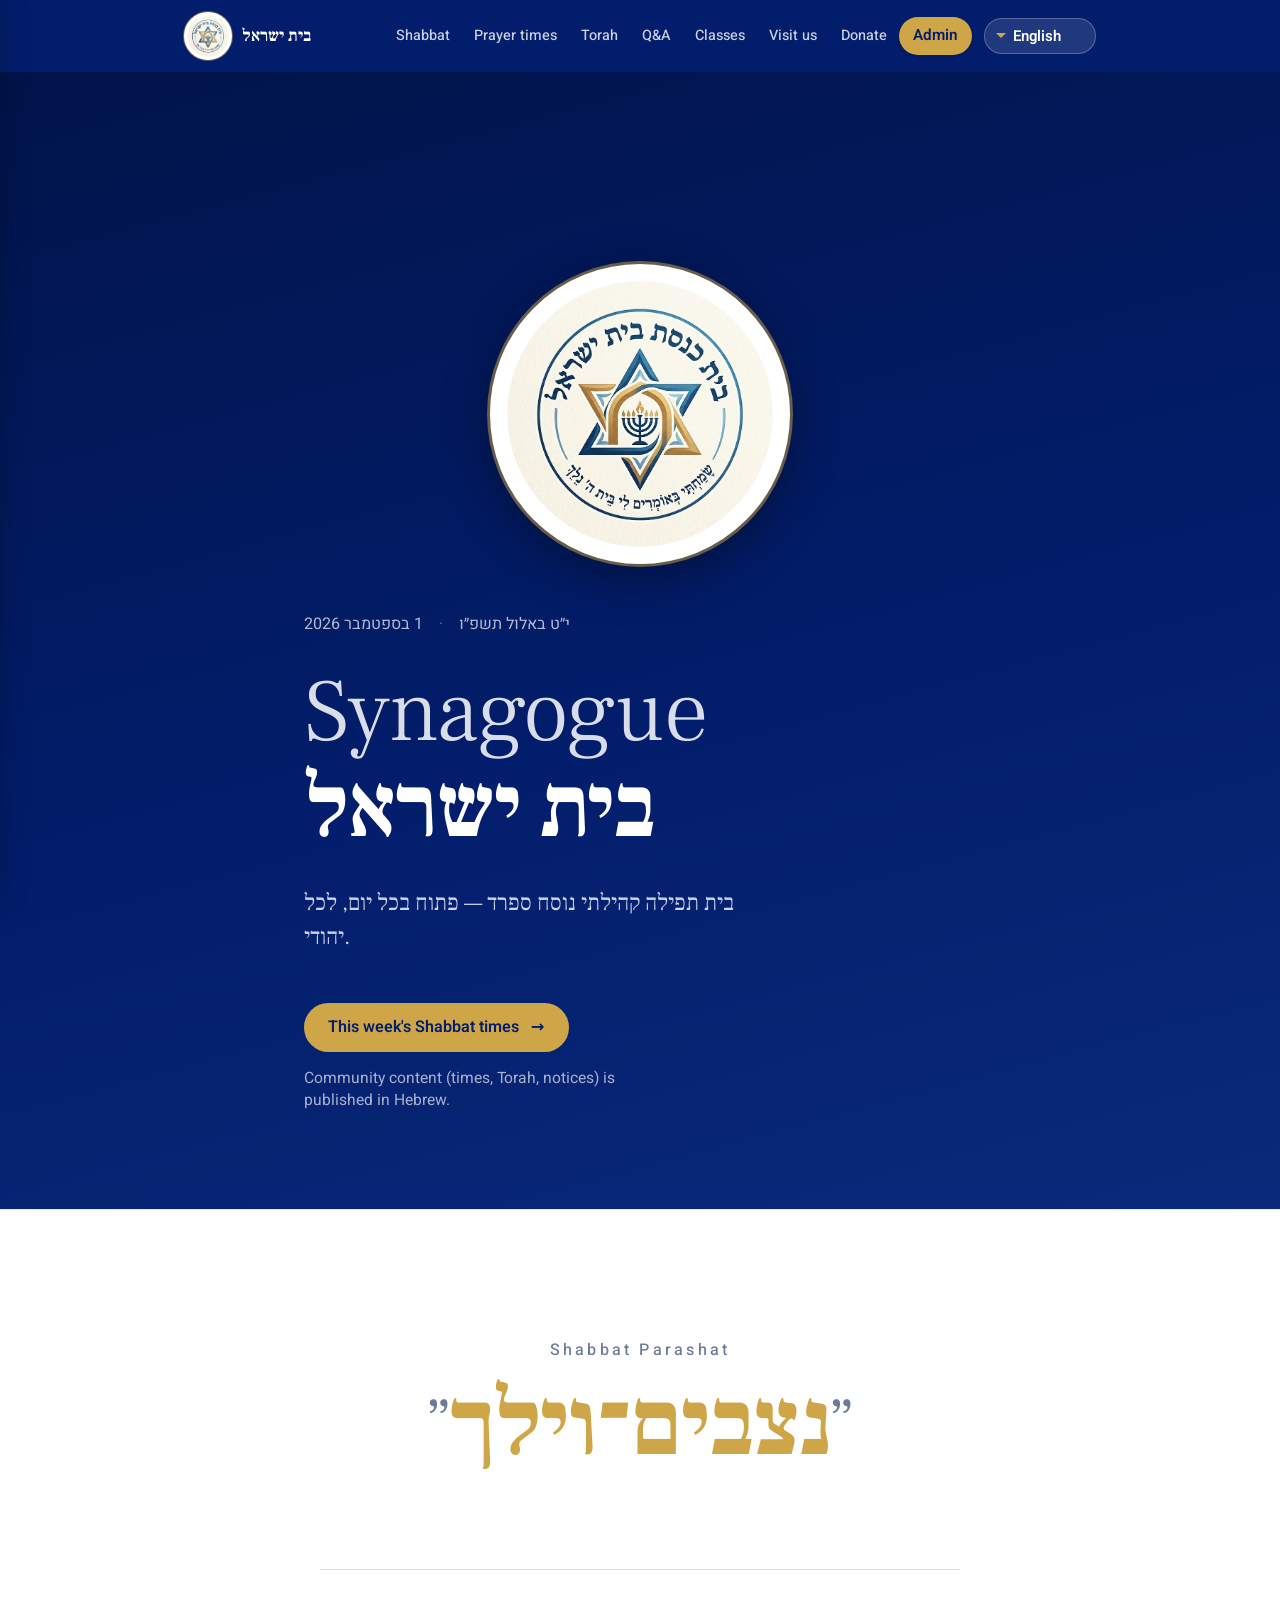
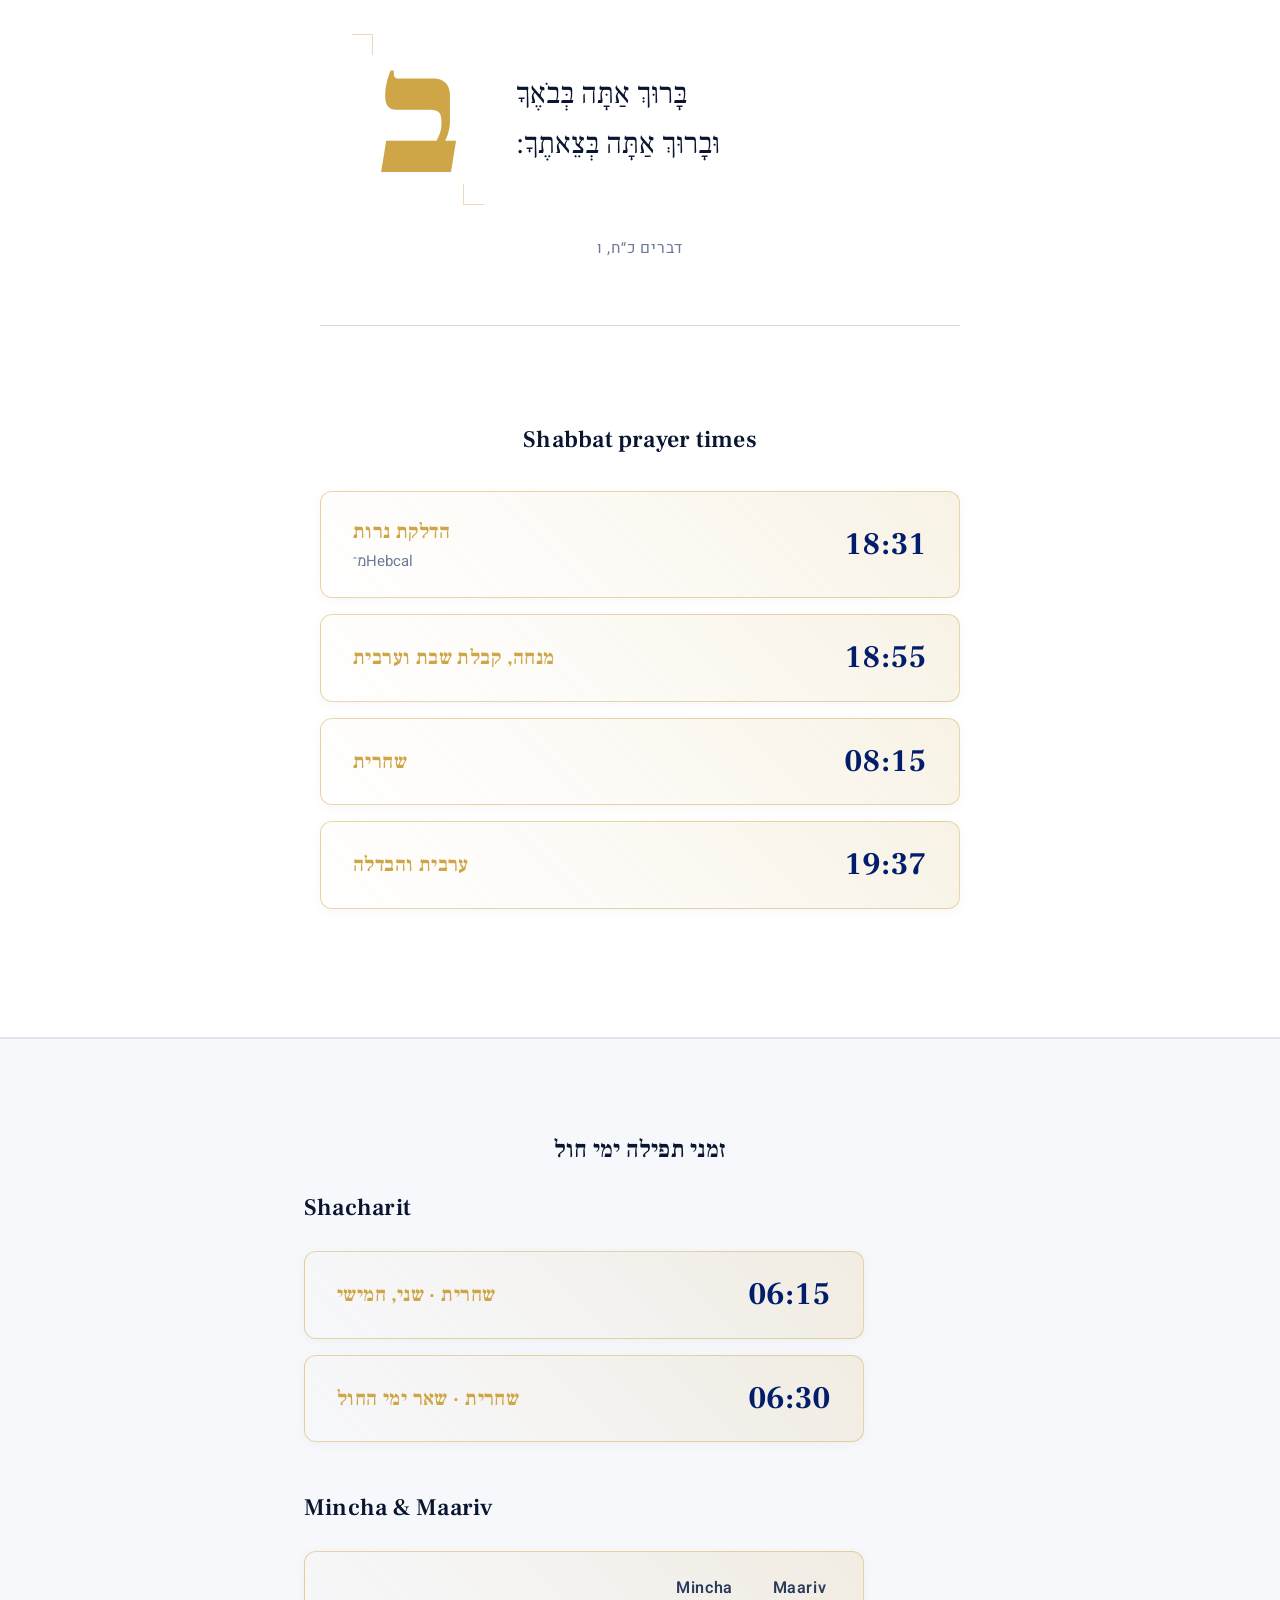
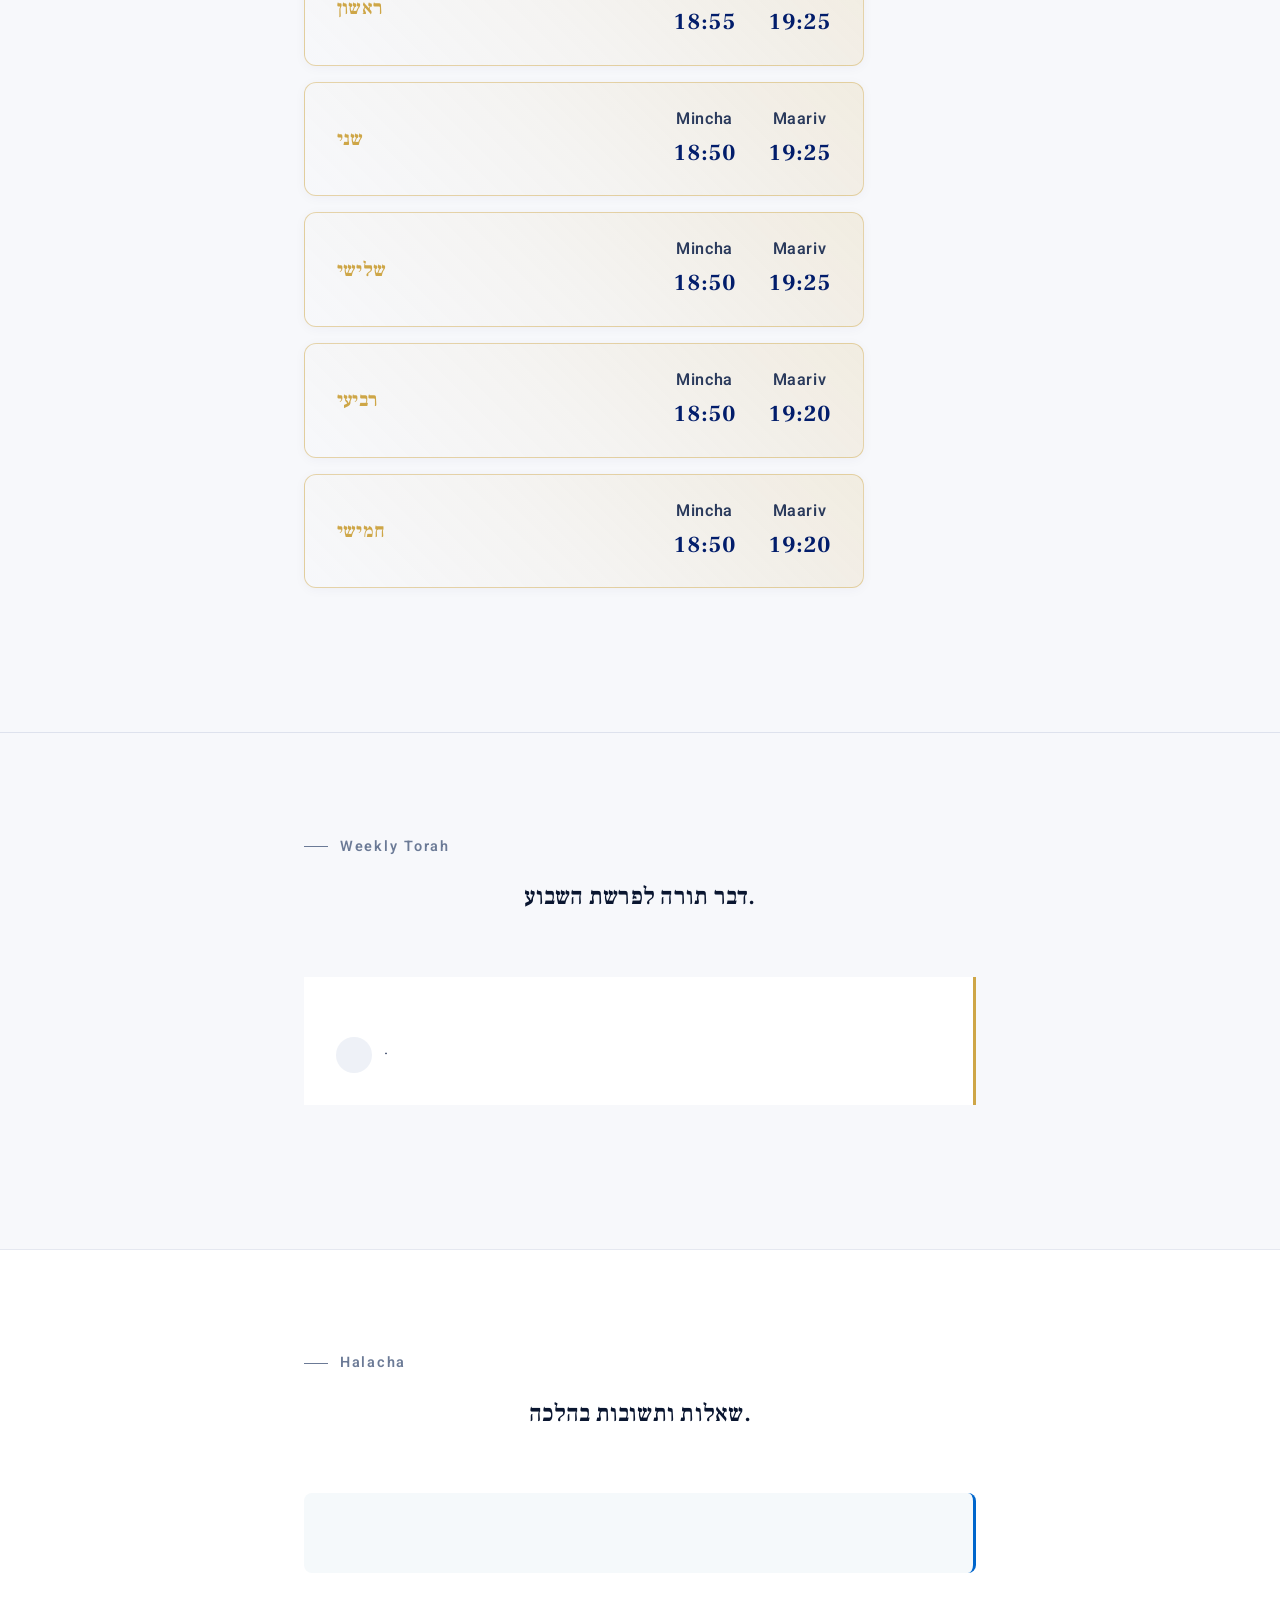
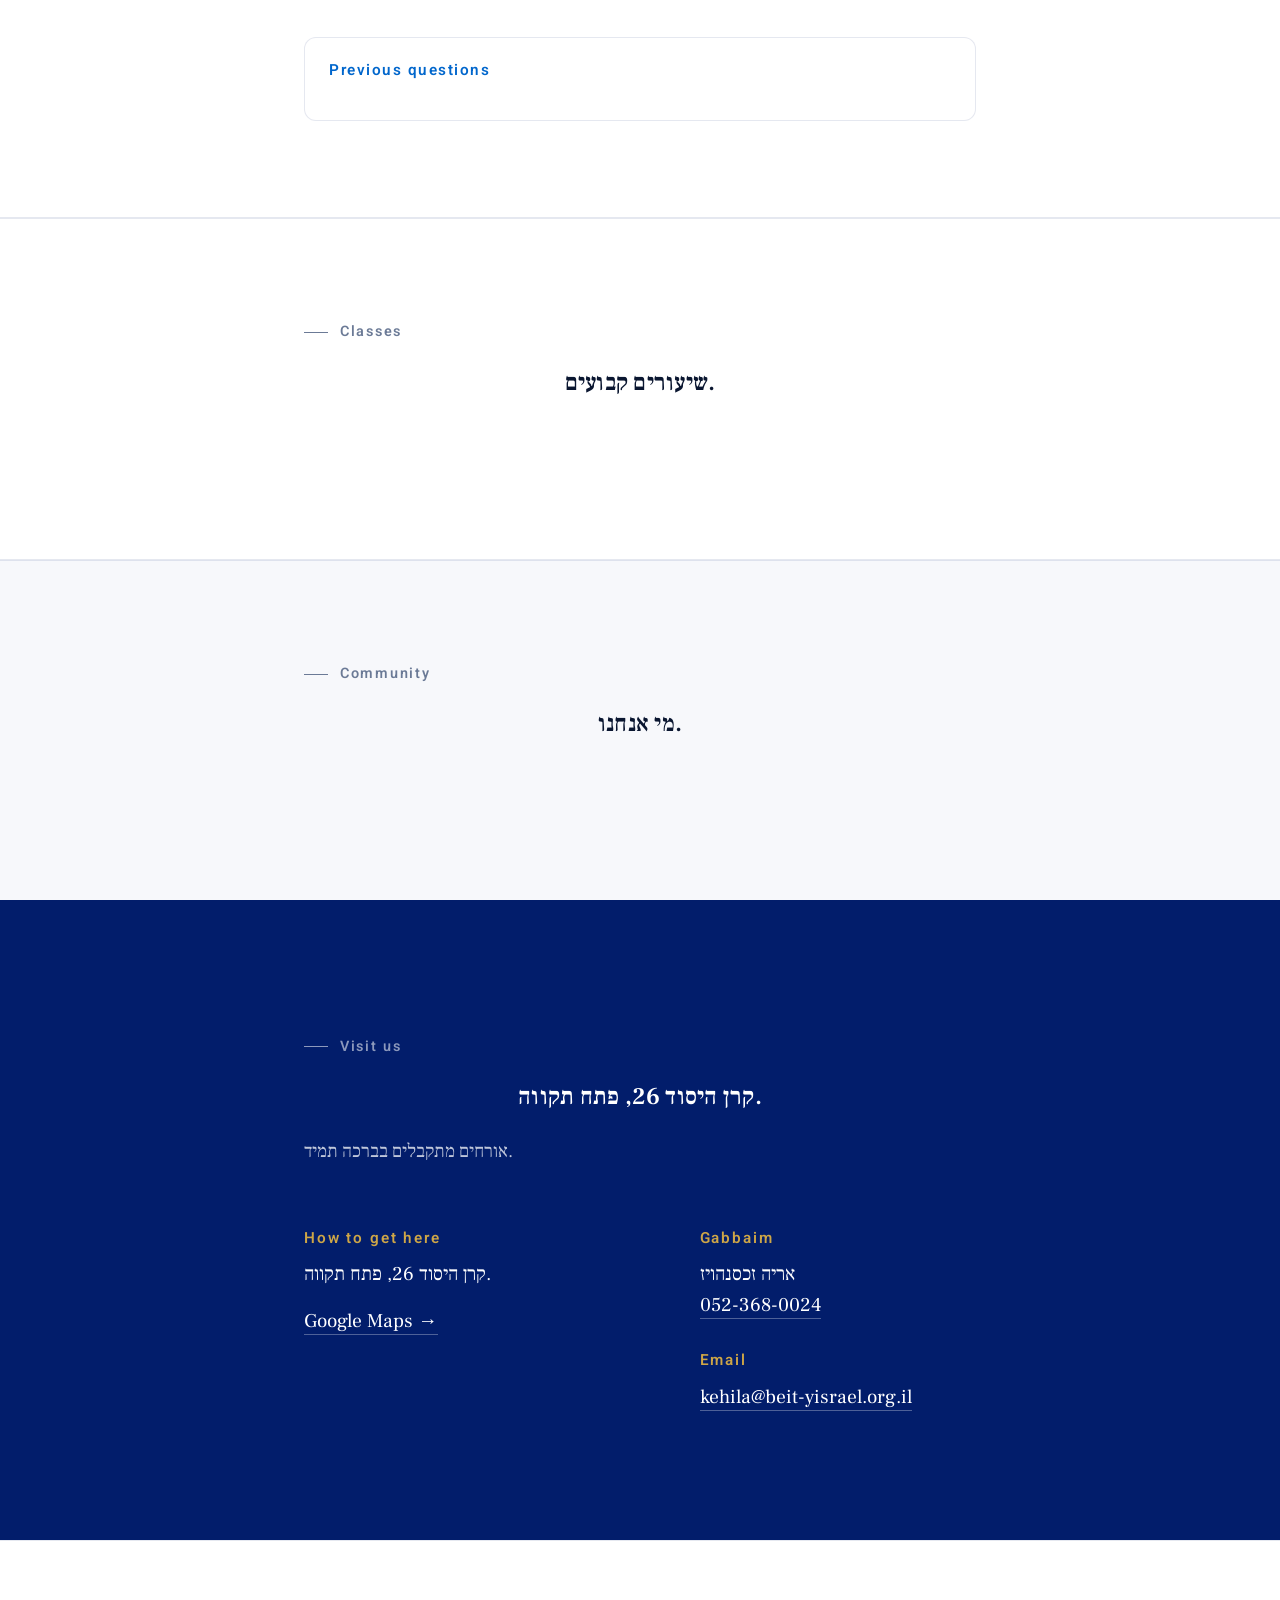
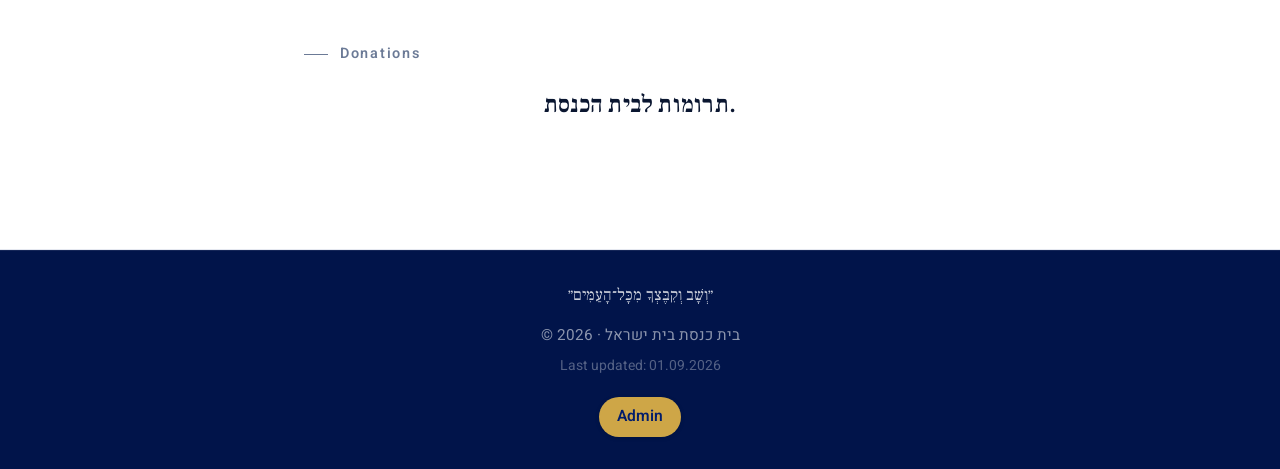
==== commit 70067106: "update" ====
--- a/index.html
+++ b/index.html
@@ -10,7 +10,7 @@
   <link rel="apple-touch-icon" href="logo.png">
   <link rel="preconnect" href="https://fonts.googleapis.com">
   <link rel="preconnect" href="https://fonts.gstatic.com" crossorigin>
-  <link href="https://fonts.googleapis.com/css2?family=Frank+Ruhl+Libre:wght@300;400;500;700;900&family=Assistant:wght@300;400;500;600;700&family=Noto+Sans+Ethiopic:wght@400;600;700&display=swap" rel="stylesheet">
+  <link href="https://fonts.googleapis.com/css2?family=Frank+Ruhl+Libre:wght@300;400;500;700;900&family=Heebo:wght@400;500;600;700;800&family=Noto+Sans+Ethiopic:wght@400;600;700&display=swap" rel="stylesheet">
   <link rel="stylesheet" href="styles.css">
 </head>
 <body>
@@ -120,16 +120,16 @@
     </section>
     <section class="weekday" id="times">
       <div class="wrap">
-        <div class="eyebrow" data-i18n="weekday_eyebrow">ימי חול</div>
-        <h2 class="section__title" data-bind="weekday.title">שחרית, מנחה ומעריב.</h2>
+        <h2 class="section__title" data-bind="weekday.title">זמני תפילה ימי חול</h2>
         <p class="section__sub" data-bind="weekday.subtitle" data-if="weekday.subtitle"></p>
-        <div class="weekday__grid" role="table">
-          <div class="weekday__head"></div>
-          <div class="weekday__head" data-i18n="col_mincha">מנחה</div>
-          <div class="weekday__head" data-i18n="col_maariv">מעריב</div>
-          <div data-list="weekday.table" data-template="tpl-weekday-row" style="display: contents;"></div>
-        </div>
-        <dl class="weekday__shacharit" data-list="weekday.shacharit" data-template="tpl-shacharit-row"></dl>
+        <div class="weekday__shacharit-block">
+          <div class="weekday__list-heading" data-i18n="col_shacharit">שחרית</div>
+          <div class="weekday__shacharit" data-list="weekday.shacharit" data-template="tpl-time-row"></div>
+        </div>
+        <div class="weekday__days-block">
+          <div class="weekday__list-heading" data-i18n="mincha_maariv_heading">מנחה ומעריב</div>
+          <div class="weekday__days" data-list="weekday.table" data-template="tpl-weekday-card"></div>
+        </div>
         <p class="weekday__note" data-bind="weekday.note" data-if="weekday.note"></p>
       </div>
     </section>
@@ -245,14 +245,13 @@
     </div>
   </footer>
   <template id="tpl-time-row"><div class="time-row" data-class="is_haftara:time-row--haftara"><div class="time-row__label"><span data-bind="label"></span><span class="note" data-bind="note"></span></div><div class="time-row__value" data-bind="value"></div></div></template>
-  <template id="tpl-weekday-row"><div class="weekday__day" data-bind="day"></div><div class="weekday__time" data-bind="mincha"></div><div class="weekday__time" data-bind="maariv"></div></template>
-  <template id="tpl-shacharit-row"><dt class="label" data-bind="label"></dt><dd class="val" data-bind="value"></dd></template>
+  <template id="tpl-weekday-card"><div class="weekday__card"><div class="weekday__card-day" data-bind="day"></div><div class="weekday__card-times"><div class="weekday__card-time"><span class="cap" data-i18n="col_mincha">מנחה</span><span class="val" data-bind="mincha"></span></div><div class="weekday__card-time"><span class="cap" data-i18n="col_maariv">מעריב</span><span class="val" data-bind="maariv"></span></div></div></div></template>
   <template id="tpl-torah-item"><li><a data-attr-href="url" href="#"><span data-bind="title"></span><span class="parasha" data-bind="parasha"></span></a></li></template>
   <template id="tpl-class-item"><div class="class-item"><div><div class="class-item__title" data-bind="title"></div><div class="class-item__meta"><span data-bind="teacher"></span><span class="dot">·</span><span data-bind="where"></span></div></div><div class="class-item__when" data-bind="when"></div></div></template>
   <template id="tpl-pillar"><div class="pillar"><span class="pillar__marker" data-bind="marker"></span><h3 class="pillar__name" data-bind="name"></h3><p class="pillar__desc" data-bind="desc"></p></div></template>
   <template id="tpl-gabbai"><p class="gabbai"><span data-bind="name"></span><br><a data-attr-href-tel="phone" data-bind="phone_display" href="#" dir="ltr" style="unicode-bidi: embed;"></a></p></template>
   <template id="tpl-qa-item"><li><strong data-bind="question"></strong><div style="font-size:0.85rem;color:var(--ink-3);margin-top:4px" data-bind="date"></div></li></template>
-  <script id="fallback-data" type="application/json">{"_updated_display":"01.09.2026","notice":"","site":{"name":"בית ישראל","short_name":"בית ישראל","tagline":"בית תפילה קהילתי נוסח ספרד — פתוח בכל יום, לכל יהודי."},"date":{"hebrew":"י״ט באלול תשפ״ו","gregorian":"1 בספטמבר 2026"},"shabbat":{"parasha":"נצבים־וילך","petiha":{"initial":"ב","text":"בָּרוּךְ אַתָּה בְּבֹאֶךָ\nוּבָרוּךְ אַתָּה בְּצֵאתֶךָ׃","reference":"דברים כ״ח, ו"},"times":[{"label":"הדלקת נרות","value":"18:31","note":"מ־Hebcal"},{"label":"מנחה, קבלת שבת וערבית","value":"18:55"},{"label":"שחרית","value":"08:15"},{"label":"ערבית והבדלה","value":"19:37"}]},"weekday":{"title":"שחרית, מנחה ומעריב.","subtitle":"","table":[{"day":"ראשון","mincha":"18:55","maariv":"19:25"},{"day":"שני","mincha":"18:50","maariv":"19:25"},{"day":"שלישי","mincha":"18:50","maariv":"19:25"},{"day":"רביעי","mincha":"18:50","maariv":"19:20"},{"day":"חמישי","mincha":"18:50","maariv":"19:20"}],"shacharit":[{"label":"שחרית · שני, חמישי","value":"06:15"},{"label":"שחרית · שאר ימי החול","value":"06:30"}],"note":""},"torah":{"title":"דבר תורה לפרשת השבוע.","subtitle":"","featured":{"date":"","title":"","excerpt":"","author":"","author_role":"","author_initial":""},"archive":[]},"qa":{"title":"שאלות ותשובות בהלכה.","subtitle":"","featured":{"date":"","question":"","answer":"","source":""},"archive":[]},"classes_section":{"title":"שיעורים קבועים.","subtitle":""},"classes":[],"community":{"title":"מי אנחנו.","intro":"","pillars":[]},"contact":{"address":"קרן היסוד 26, פתח תקווה.","welcome":"אורחים מתקבלים בברכה תמיד.","directions":"קרן היסוד 26, פתח תקווה.","map_url":"https://www.google.com/maps/search/?api=1&query=קרן+היסוד+26+פתח+תקווה","gabbaim":[{"name":"אריה זכסנהויז","phone":"0523680024","phone_display":"052-368-0024"}],"email":"kehila@beit-yisrael.org.il"},"footer":{"blessing":"״וְשָׁב וְקִבֶּצְךָ מִכָּל־הָעַמִּים״","copyright":"© 2026 · בית כנסת בית ישראל"},"donations":{"enabled":true,"title":"תרומות לבית הכנסת.","subtitle":"","bank_name":"","branch":"","account":"","account_name":"","iban":"","bit_phone":"","paybox":"","note":""}}</script>
+  <script id="fallback-data" type="application/json">{"_updated_display":"01.09.2026","notice":"","site":{"name":"בית ישראל","short_name":"בית ישראל","tagline":"בית תפילה קהילתי נוסח ספרד — פתוח בכל יום, לכל יהודי."},"date":{"hebrew":"י״ט באלול תשפ״ו","gregorian":"1 בספטמבר 2026"},"shabbat":{"parasha":"נצבים־וילך","petiha":{"initial":"ב","text":"בָּרוּךְ אַתָּה בְּבֹאֶךָ\nוּבָרוּךְ אַתָּה בְּצֵאתֶךָ׃","reference":"דברים כ״ח, ו"},"times":[{"label":"הדלקת נרות","value":"18:31","note":"מ־Hebcal"},{"label":"מנחה, קבלת שבת וערבית","value":"18:55"},{"label":"שחרית","value":"08:15"},{"label":"ערבית והבדלה","value":"19:37"}]},"weekday":{"title":"זמני תפילה ימי חול","subtitle":"","table":[{"day":"ראשון","mincha":"18:55","maariv":"19:25"},{"day":"שני","mincha":"18:50","maariv":"19:25"},{"day":"שלישי","mincha":"18:50","maariv":"19:25"},{"day":"רביעי","mincha":"18:50","maariv":"19:20"},{"day":"חמישי","mincha":"18:50","maariv":"19:20"}],"shacharit":[{"label":"שחרית · שני, חמישי","value":"06:15"},{"label":"שחרית · שאר ימי החול","value":"06:30"}],"note":""},"torah":{"title":"דבר תורה לפרשת השבוע.","subtitle":"","featured":{"date":"","title":"","excerpt":"","author":"","author_role":"","author_initial":""},"archive":[]},"qa":{"title":"שאלות ותשובות בהלכה.","subtitle":"","featured":{"date":"","question":"","answer":"","source":""},"archive":[]},"classes_section":{"title":"שיעורים קבועים.","subtitle":""},"classes":[],"community":{"title":"מי אנחנו.","intro":"","pillars":[]},"contact":{"address":"קרן היסוד 26, פתח תקווה.","welcome":"אורחים מתקבלים בברכה תמיד.","directions":"קרן היסוד 26, פתח תקווה.","map_url":"https://www.google.com/maps/search/?api=1&query=קרן+היסוד+26+פתח+תקווה","gabbaim":[{"name":"אריה זכסנהויז","phone":"0523680024","phone_display":"052-368-0024"}],"email":"kehila@beit-yisrael.org.il"},"footer":{"blessing":"״וְשָׁב וְקִבֶּצְךָ מִכָּל־הָעַמִּים״","copyright":"© 2026 · בית כנסת בית ישראל"},"donations":{"enabled":true,"title":"תרומות לבית הכנסת.","subtitle":"","bank_name":"","branch":"","account":"","account_name":"","iban":"","bit_phone":"","paybox":"","note":""}}</script>
   <script src="app.js"></script>
 </body>
 </html>
--- a/styles.css
+++ b/styles.css
@@ -6,7 +6,7 @@
   --accent: #CEA647; --accent-2: #b8923a; --brass: #CEA647; --brass-hover: #dbb85c;
   --hairline: rgba(2, 29, 107, 0.10); --divider: rgba(2, 29, 107, 0.16);
   --font-serif: 'Frank Ruhl Libre', 'David Libre', 'Times New Roman', serif;
-  --font-sans: 'Assistant', 'Rubik', system-ui, -apple-system, sans-serif;
+  --font-sans: 'Heebo', system-ui, -apple-system, sans-serif;
   --font-am: 'Noto Sans Ethiopic', 'Nyala', sans-serif;
   --s-1: 4px; --s-2: 8px; --s-3: 12px; --s-4: 16px;
   --s-5: 24px; --s-6: 32px; --s-7: 48px; --s-8: 64px;
@@ -37,8 +37,8 @@
 section { padding-block: var(--s-9); }
 section + section { border-top: 1px solid var(--hairline); }
 .eyebrow {
-  font-family: var(--font-sans); font-weight: 600; font-size: 0.72rem;
-  letter-spacing: 0.18em; color: var(--ink-3); margin-bottom: var(--s-5);
+  font-family: var(--font-sans); font-weight: 600; font-size: 0.85rem;
+  letter-spacing: 0.14em; color: var(--ink-3); margin-bottom: var(--s-5);
   display: inline-flex; align-items: center; gap: var(--s-3);
 }
 .eyebrow::before { content: ''; width: 24px; height: 1px; background: var(--ink-3); }
@@ -64,7 +64,7 @@
 .lang-select {
   appearance: none; -webkit-appearance: none; background: rgba(255,255,255,0.12);
   color: #fff; border: 1px solid rgba(255,255,255,0.25); border-radius: 999px;
-  padding: 6px 28px 6px 12px; font-family: var(--font-sans); font-size: 0.8rem;
+  padding: 6px 28px 6px 12px; font-family: var(--font-sans); font-size: 0.88rem;
   font-weight: 600; cursor: pointer;
   background-image: url("data:image/svg+xml,%3Csvg xmlns='http://www.w3.org/2000/svg' width='12' height='8' viewBox='0 0 12 8'%3E%3Cpath fill='%23CEA647' d='M1 1l5 5 5-5'/%3E%3C/svg%3E");
   background-repeat: no-repeat; background-position: right 10px center;
@@ -77,7 +77,7 @@
 }
 .menu-btn:hover, .menu-btn:focus-visible { background: rgba(255,255,255,0.12); outline: none; }
 .menu-btn svg { width: 24px; height: 24px; display: block; }
-@media (max-width: 900px) { .topbar__nav { display: none; } .menu-btn { display: inline-flex; } }
+@media (max-width: 900px) { .topbar__nav { display: none; } .menu-btn { display: inline-flex; } .topbar .admin-btn { display: none; } }
 .drawer-overlay {
   position: fixed; inset: 0; background: rgba(2, 20, 60, 0.55); z-index: 200;
   opacity: 0; visibility: hidden; transition: opacity .25s ease, visibility .25s ease;
@@ -115,7 +115,7 @@
 .drawer__nav a:hover, .drawer__nav a:focus-visible { background: rgba(255,255,255,0.08); color: var(--accent); outline: none; }
 .drawer__lang { padding: var(--s-5); border-top: 1px solid rgba(255,255,255,0.1); }
 .drawer__lang label {
-  display: block; font-family: var(--font-sans); font-size: 0.75rem; letter-spacing: 0.1em;
+  display: block; font-family: var(--font-sans); font-size: 0.85rem; letter-spacing: 0.08em;
   color: rgba(255,255,255,0.5); margin-bottom: var(--s-2);
 }
 .drawer__lang select {
@@ -125,21 +125,40 @@
 }
 .drawer__lang select option { color: #0a1630; background: #fff; }
 body.menu-open { overflow: hidden; }
+.admin-btn {
+  display: inline-flex; align-items: center; justify-content: center; gap: 6px;
+  font-family: var(--font-sans); font-weight: 600; font-size: 0.9rem;
+  color: var(--navy) !important; background: var(--accent); border: none !important;
+  border-radius: 999px; padding: 7px 14px; text-decoration: none; white-space: nowrap;
+  transition: background .2s, transform .15s, box-shadow .2s; box-shadow: 0 1px 4px rgba(0,0,0,0.15);
+}
+.admin-btn:hover {
+  background: var(--brass-hover); color: var(--navy) !important;
+  transform: translateY(-1px); box-shadow: 0 3px 10px rgba(0,0,0,0.18);
+}
+.admin-btn--footer { margin-top: 4px; font-size: 0.92rem; padding: 8px 18px; }
+.drawer__admin {
+  margin-top: 8px !important; background: var(--accent) !important; color: var(--navy) !important;
+  font-weight: 700 !important; border-radius: 10px; margin-inline: var(--s-5);
+  text-align: center; border-bottom: none !important;
+}
+.drawer__admin:hover { background: var(--brass-hover) !important; color: var(--navy) !important; }
+.footer__admin-wrap { margin-top: 16px; }
 .hero {
   padding-block: var(--s-11) var(--s-9);
   background: linear-gradient(165deg, var(--navy-deep) 0%, var(--navy) 55%, #0a2a7a 100%); color: #fff;
 }
 .hero__logo {
-  width: 220px; height: 220px; border-radius: 50%; object-fit: cover; margin: 0 auto var(--s-7);
-  display: block; background: #fff; border: 6px solid #fff;
+  width: 300px; height: 300px; border-radius: 50%; object-fit: cover; margin: 0 auto var(--s-7);
+  display: block; background: #fff; border: 7px solid #fff;
   box-shadow: 0 0 0 3px rgba(206, 166, 71, 0.5), 0 14px 48px rgba(0,0,0,0.38);
 }
 @media (max-width: 640px) {
-  .hero__logo { width: 160px; height: 160px; border-width: 5px; }
+  .hero__logo { width: 210px; height: 210px; border-width: 6px; }
   section { padding-block: var(--s-7); }
   .hero { padding-block: var(--s-9) var(--s-7); }
 }
-.hero__date { font-family: var(--font-sans); font-size: 0.85rem; color: rgba(255,255,255,0.7); margin-bottom: var(--s-6); }
+.hero__date { font-family: var(--font-sans); font-size: 0.95rem; color: rgba(255,255,255,0.7); margin-bottom: var(--s-6); }
 .hero__date .sep { display: inline-block; margin-inline: var(--s-3); opacity: 0.5; }
 .hero__title {
   font-family: var(--font-serif); font-weight: 300; font-size: clamp(2.6rem, 7vw, 5.2rem);
@@ -156,7 +175,7 @@
 .hero__cta:hover { background: var(--brass-hover); color: var(--navy); transform: translateY(-1px); }
 body.ltr .hero__cta .arrow { display: inline-block; transform: scaleX(-1); }
 .content-lang-note {
-  display: none; font-family: var(--font-sans); font-size: 0.85rem;
+  display: none; font-family: var(--font-sans); font-size: 0.92rem;
   color: rgba(255,255,255,0.65); margin-top: var(--s-4); max-width: 42ch; line-height: 1.45;
 }
 body:not(.lang-he) .content-lang-note { display: block; }
@@ -167,7 +186,7 @@
 .notice:empty { display: none; }
 .shabbat { background: var(--bg-elev); border-top: 1px solid var(--hairline); border-bottom: 1px solid var(--hairline); padding-block: var(--s-10); }
 .shabbat__parasha-block { text-align: center; margin-bottom: var(--s-9); }
-.shabbat__eyebrow { font-family: var(--font-sans); font-weight: 500; font-size: 0.85rem; letter-spacing: 0.24em; color: var(--ink-3); margin-bottom: var(--s-4); }
+.shabbat__eyebrow { font-family: var(--font-sans); font-weight: 500; font-size: 0.95rem; letter-spacing: 0.2em; color: var(--ink-3); margin-bottom: var(--s-4); }
 .shabbat__parasha { font-family: var(--font-serif); font-weight: 700; font-size: clamp(3rem, 8vw, 5.5rem); line-height: 1; color: var(--accent); letter-spacing: -0.01em; }
 .shabbat__parasha .quote { color: var(--ink-3); font-weight: 300; font-size: 0.8em; vertical-align: 0.15em; }
 .petiha { max-width: 640px; margin: 0 auto var(--s-9); padding: var(--s-8) var(--s-6); border-top: 1px solid var(--divider); border-bottom: 1px solid var(--divider); }
@@ -182,96 +201,78 @@
 body.ltr .petiha__initial::before { right: auto; left: 0; border-left: none; border-right: 1.5px solid var(--accent); border-bottom: none; }
 body.ltr .petiha__initial::after { left: auto; right: 0; border-right: none; border-left: 1.5px solid var(--accent); border-top: none; }
 .petiha__text { font-family: var(--font-serif); font-size: clamp(1.3rem, 2.6vw, 1.75rem); line-height: 1.7; color: var(--ink); white-space: pre-line; }
-.petiha__attr { font-family: var(--font-sans); font-size: 0.85rem; color: var(--ink-3); letter-spacing: 0.05em; text-align: center; margin-top: var(--s-6); }
+.petiha__attr { font-family: var(--font-sans); font-size: 0.92rem; color: var(--ink-3); letter-spacing: 0.05em; text-align: center; margin-top: var(--s-6); }
 @media (max-width: 560px) { .petiha__inner { grid-template-columns: 1fr; text-align: center; } .petiha__initial { justify-self: center; } }
-.shabbat__times { max-width: 640px; margin: 0 auto; }
-.time-row { display: grid; grid-template-columns: 1fr auto; align-items: baseline; padding-block: var(--s-4); border-bottom: 1px dashed var(--hairline); gap: var(--s-4); }
-.time-row:last-child { border-bottom: none; }
-.time-row__label { font-family: var(--font-serif); font-size: 1.08rem; color: var(--ink); }
-.time-row__label .note { display: block; font-family: var(--font-sans); font-size: 0.78rem; color: var(--ink-3); font-weight: 400; margin-top: 2px; }
-.time-row__label .note:empty { display: none; }
-.time-row__value { font-family: var(--font-sans); font-weight: 600; font-size: 1.25rem; color: var(--ink); font-variant-numeric: tabular-nums; letter-spacing: 0.02em; }
-.time-row.time-row--haftara {
+.shabbat__times { max-width: 640px; margin: 0 auto; display: grid; gap: var(--s-4); }
+.time-row {
+  display: grid; grid-template-columns: 1fr auto; align-items: center; gap: var(--s-5);
   background: linear-gradient(135deg, rgba(206, 166, 71, 0.14) 0%, rgba(206, 166, 71, 0.05) 55%, transparent 100%);
   border: 1.5px solid rgba(206, 166, 71, 0.45);
-  border-radius: 12px;
-  padding: var(--s-5) var(--s-6);
-  margin: var(--s-5) 0;
-  align-items: center;
-  gap: var(--s-5);
+  border-radius: 12px; padding: var(--s-5) var(--s-6);
   box-shadow: 0 2px 12px rgba(2, 29, 107, 0.04);
 }
-body.ltr .time-row.time-row--haftara {
+body.ltr .time-row {
   background: linear-gradient(225deg, rgba(206, 166, 71, 0.14) 0%, rgba(206, 166, 71, 0.05) 55%, transparent 100%);
 }
-.time-row--haftara .time-row__label {
-  font-family: var(--font-serif);
-  font-weight: 700;
-  font-size: 1.2rem;
-  color: var(--accent);
-  letter-spacing: 0.02em;
-}
-.time-row--haftara .time-row__label .note {
-  font-size: 0.85rem;
-  color: var(--ink-3);
-  margin-top: 4px;
-  font-weight: 400;
-}
-.time-row--haftara .time-row__value {
-  font-family: var(--font-serif);
-  font-weight: 700;
-  font-size: clamp(1.45rem, 3.5vw, 1.85rem);
-  color: var(--navy);
-  letter-spacing: -0.01em;
-  line-height: 1.2;
+.time-row__label { font-family: var(--font-serif); font-weight: 700; font-size: 1.2rem; color: var(--accent); letter-spacing: 0.02em; }
+.time-row__label .note { display: block; font-family: var(--font-sans); font-size: 0.88rem; color: var(--ink-3); font-weight: 400; margin-top: 2px; letter-spacing: normal; }
+.time-row__label .note:empty { display: none; }
+.time-row__value {
+  font-family: var(--font-serif); font-weight: 700; font-size: clamp(1.45rem, 3.5vw, 1.85rem);
+  color: var(--navy); font-variant-numeric: tabular-nums; letter-spacing: -0.01em; line-height: 1.2;
 }
 @media (max-width: 480px) {
-  .time-row.time-row--haftara {
-    grid-template-columns: 1fr;
-    text-align: center;
-    gap: var(--s-2);
-    padding: var(--s-5);
-  }
-  .time-row--haftara .time-row__value {
-    font-size: 1.55rem;
-    justify-self: center;
-  }
-}
-.shabbat__times-heading { font-family: var(--font-sans); font-weight: 600; font-size: 0.85rem; letter-spacing: 0.15em; color: var(--ink-3); margin-bottom: var(--s-6); display: block; text-align: center; }
+  .time-row { grid-template-columns: 1fr; text-align: center; gap: var(--s-2); padding: var(--s-5); }
+  .time-row__value { font-size: 1.55rem; justify-self: center; }
+}
+.shabbat__times-heading { font-family: var(--font-serif); font-weight: 600; font-size: clamp(1.15rem, 2.5vw, 1.4rem); letter-spacing: 0.01em; color: var(--ink); margin-bottom: var(--s-6); display: block; text-align: center; }
 .weekday { padding-block: var(--s-9); }
-.weekday__grid { display: grid; grid-template-columns: auto repeat(2, 1fr); max-width: 480px; margin-top: var(--s-6); column-gap: var(--s-5); }
-.weekday__head { font-family: var(--font-sans); font-weight: 600; font-size: 0.78rem; letter-spacing: 0.14em; color: var(--ink-3); padding-bottom: var(--s-3); border-bottom: 1.5px solid var(--divider); }
-.weekday__day { font-family: var(--font-serif); font-weight: 500; font-size: 1.15rem; color: var(--ink-2); padding-block: var(--s-3); border-bottom: 1px solid var(--hairline); }
-.weekday__time { font-family: var(--font-sans); font-weight: 500; font-size: 1.05rem; color: var(--ink); padding-block: var(--s-3); border-bottom: 1px solid var(--hairline); font-variant-numeric: tabular-nums; }
-.weekday__shacharit { margin-top: var(--s-6); padding-top: var(--s-5); border-top: 1px solid var(--divider); max-width: 480px; display: grid; grid-template-columns: 1fr auto; gap: var(--s-3); }
-.weekday__shacharit .label { font-family: var(--font-serif); font-size: 1.08rem; color: var(--ink); }
-.weekday__shacharit .val { font-family: var(--font-sans); font-weight: 500; font-size: 1.05rem; font-variant-numeric: tabular-nums; }
-.weekday__note { font-family: var(--font-sans); font-size: 0.9rem; color: var(--ink-3); margin-top: var(--s-6); max-width: 480px; padding-inline-start: var(--s-4); border-inline-start: 2px solid var(--divider); }
+.weekday__list-heading { font-family: var(--font-serif); font-weight: 600; font-size: clamp(1.15rem, 2.5vw, 1.4rem); letter-spacing: 0.01em; color: var(--ink); margin-bottom: var(--s-5); }
+.weekday__shacharit-block, .weekday__days-block { max-width: 560px; margin-bottom: var(--s-7); }
+.weekday__shacharit, .weekday__days { display: grid; gap: var(--s-4); }
+.weekday__card {
+  display: grid; grid-template-columns: 1fr auto; align-items: center; gap: var(--s-5);
+  background: linear-gradient(135deg, rgba(206, 166, 71, 0.14) 0%, rgba(206, 166, 71, 0.05) 55%, transparent 100%);
+  border: 1.5px solid rgba(206, 166, 71, 0.45);
+  border-radius: 12px; padding: var(--s-5) var(--s-6);
+  box-shadow: 0 2px 12px rgba(2, 29, 107, 0.04);
+}
+body.ltr .weekday__card { background: linear-gradient(225deg, rgba(206, 166, 71, 0.14) 0%, rgba(206, 166, 71, 0.05) 55%, transparent 100%); }
+.weekday__card-day { font-family: var(--font-serif); font-weight: 700; font-size: 1.15rem; color: var(--accent); letter-spacing: 0.01em; }
+.weekday__card-times { display: flex; gap: var(--s-6); }
+.weekday__card-time { text-align: center; }
+.weekday__card-time .cap { display: block; font-family: var(--font-sans); font-weight: 600; font-size: 0.95rem; letter-spacing: 0.04em; color: var(--ink-2); margin-bottom: 4px; }
+.weekday__card-time .val { font-family: var(--font-serif); font-weight: 700; font-size: 1.35rem; color: var(--navy); font-variant-numeric: tabular-nums; }
+@media (max-width: 480px) {
+  .weekday__card { grid-template-columns: 1fr; text-align: center; gap: var(--s-3); }
+  .weekday__card-times { justify-content: center; }
+}
+.weekday__note { font-family: var(--font-sans); font-size: 0.9rem; color: var(--ink-3); margin-top: var(--s-6); max-width: 560px; padding-inline-start: var(--s-4); border-inline-start: 2px solid var(--divider); }
 .weekday__note:empty { display: none; }
-.section__title { font-family: var(--font-serif); font-weight: 500; font-size: clamp(2rem, 4.5vw, 2.8rem); line-height: 1.15; margin-bottom: var(--s-3); letter-spacing: -0.01em; }
+.section__title { font-family: var(--font-serif); font-weight: 600; font-size: clamp(1.15rem, 2.5vw, 1.4rem); line-height: 1.3; color: var(--ink); letter-spacing: 0.01em; text-align: center; margin-bottom: var(--s-5); }
 .section__sub { font-family: var(--font-serif); font-size: 1.1rem; color: var(--ink-2); margin-bottom: var(--s-8); max-width: 46ch; }
 .torah__featured { background: var(--bg-elev); border-inline-end: 3px solid var(--accent); padding: var(--s-6); margin-bottom: var(--s-7); }
-.torah__featured-date { font-family: var(--font-sans); font-size: 0.82rem; color: var(--ink-3); letter-spacing: 0.1em; margin-bottom: var(--s-2); }
+.torah__featured-date { font-family: var(--font-sans); font-size: 0.9rem; color: var(--ink-3); letter-spacing: 0.08em; margin-bottom: var(--s-2); }
 .torah__featured-title { font-family: var(--font-serif); font-weight: 700; font-size: 1.5rem; color: var(--ink); margin-bottom: var(--s-3); line-height: 1.25; }
 .torah__featured-excerpt { font-family: var(--font-serif); font-size: 1.05rem; color: var(--ink-2); line-height: 1.7; margin-bottom: var(--s-4); white-space: pre-line; max-height: 280px; overflow-y: auto; }
 .torah__author { display: flex; align-items: center; gap: var(--s-3); font-family: var(--font-sans); font-size: 0.92rem; color: var(--ink-2); }
 .torah__author-avatar { width: 36px; height: 36px; background: var(--bg-2); border-radius: 50%; display: inline-flex; align-items: center; justify-content: center; font-family: var(--font-serif); font-weight: 700; color: var(--accent); font-size: 0.95rem; }
 .torah__archive { margin-top: var(--s-8); background: var(--bg-elev); border: 1px solid var(--hairline); border-radius: 12px; padding: var(--s-5); }
-.torah__archive h3 { font-family: var(--font-sans); font-weight: 600; font-size: 0.82rem; letter-spacing: 0.14em; color: var(--navy); margin-bottom: var(--s-4); margin-top: 0; }
+.torah__archive h3 { font-family: var(--font-sans); font-weight: 600; font-size: 0.9rem; letter-spacing: 0.1em; color: var(--navy); margin-bottom: var(--s-4); margin-top: 0; }
 .torah__list { list-style: none; max-height: 280px; overflow-y: auto; margin: 0; }
 .torah__list li { border-bottom: 1px solid var(--hairline); padding-block: var(--s-3); }
 .torah__list li:last-child { border-bottom: none; }
 .torah__list a { display: flex; justify-content: space-between; align-items: baseline; gap: var(--s-4); border: none; color: var(--ink); font-family: var(--font-serif); font-size: 1.05rem; }
 .torah__list a:hover { color: var(--accent); }
-.torah__list .parasha { color: var(--ink-3); font-family: var(--font-sans); font-size: 0.88rem; flex-shrink: 0; }
+.torah__list .parasha { color: var(--ink-3); font-family: var(--font-sans); font-size: 0.95rem; flex-shrink: 0; }
 .qa { background: var(--bg-elev); border-top: 1px solid var(--hairline); border-bottom: 1px solid var(--hairline); }
 .qa__featured { background: #f5f9fb; border-inline-end: 3px solid #0066cc; padding: var(--s-6); margin-bottom: var(--s-7); border-radius: 8px; }
-.qa__featured-date { font-family: var(--font-sans); font-size: 0.82rem; color: var(--ink-3); letter-spacing: 0.1em; margin-bottom: var(--s-2); }
+.qa__featured-date { font-family: var(--font-sans); font-size: 0.9rem; color: var(--ink-3); letter-spacing: 0.08em; margin-bottom: var(--s-2); }
 .qa__featured-question { font-family: var(--font-serif); font-weight: 700; font-size: 1.4rem; color: #0066cc; margin-bottom: var(--s-4); line-height: 1.25; }
 .qa__featured-answer { font-family: var(--font-serif); font-size: 1.05rem; color: var(--ink); line-height: 1.7; margin-bottom: var(--s-4); }
-.qa__source { font-family: var(--font-sans); font-size: 0.88rem; color: var(--ink-3); font-style: italic; }
+.qa__source { font-family: var(--font-sans); font-size: 0.95rem; color: var(--ink-3); font-style: italic; }
 .qa__archive { margin-top: var(--s-8); background: var(--bg-elev); border: 1px solid var(--hairline); border-radius: 12px; padding: var(--s-5); }
-.qa__archive h3 { font-family: var(--font-sans); font-weight: 600; font-size: 0.82rem; letter-spacing: 0.14em; color: #0066cc; margin-bottom: var(--s-4); margin-top: 0; }
+.qa__archive h3 { font-family: var(--font-sans); font-weight: 600; font-size: 0.9rem; letter-spacing: 0.1em; color: #0066cc; margin-bottom: var(--s-4); margin-top: 0; }
 .qa__list { list-style: none; max-height: 320px; overflow-y: auto; margin: 0; }
 .qa__list li { border-bottom: 1px solid var(--hairline); padding-block: var(--s-3); }
 .qa__list li:last-child { border-bottom: none; }
@@ -296,10 +297,10 @@
 .donate__grid { display: grid; grid-template-columns: 1fr 1fr; gap: var(--s-6); margin-top: var(--s-6); max-width: 640px; }
 @media (max-width: 560px) { .donate__grid { grid-template-columns: 1fr; } }
 .donate__card { background: var(--bg); border: 1px solid var(--hairline); border-radius: 10px; padding: var(--s-5); }
-.donate__card h3 { font-family: var(--font-sans); font-weight: 600; font-size: 0.82rem; letter-spacing: 0.12em; color: var(--navy); margin-bottom: var(--s-3); }
+.donate__card h3 { font-family: var(--font-sans); font-weight: 600; font-size: 0.9rem; letter-spacing: 0.1em; color: var(--navy); margin-bottom: var(--s-3); }
 .donate__row { display: flex; justify-content: space-between; gap: var(--s-3); padding-block: 6px; border-bottom: 1px dashed var(--hairline); font-size: 0.98rem; }
 .donate__row:last-child { border-bottom: none; }
-.donate__label { color: var(--ink-3); font-family: var(--font-sans); font-size: 0.88rem; }
+.donate__label { color: var(--ink-3); font-family: var(--font-sans); font-size: 0.95rem; }
 .donate__value { font-family: var(--font-sans); font-weight: 600; color: var(--ink); direction: ltr; unicode-bidi: embed; text-align: left; }
 .donate__note { font-family: var(--font-sans); font-size: 0.9rem; color: var(--ink-3); margin-top: var(--s-5); max-width: 46ch; padding-inline-start: var(--s-4); border-inline-start: 2px solid var(--accent); }
 .donate__note:empty { display: none; }
@@ -310,7 +311,7 @@
 .visit .eyebrow::before { background: rgba(255,255,255,0.55); }
 .visit__grid { display: grid; grid-template-columns: 1.2fr 1fr; gap: var(--s-8); align-items: start; }
 @media (max-width: 700px) { .visit__grid { grid-template-columns: 1fr; gap: var(--s-6); } }
-.visit__block h3 { font-family: var(--font-sans); font-weight: 600; font-size: 0.8rem; letter-spacing: 0.16em; color: var(--accent); margin-bottom: var(--s-3); }
+.visit__block h3 { font-family: var(--font-sans); font-weight: 600; font-size: 0.9rem; letter-spacing: 0.12em; color: var(--accent); margin-bottom: var(--s-3); }
 .visit__block p, .visit__block a { font-family: var(--font-serif); font-size: 1.15rem; color: #fff; }
 .visit__block a { border-color: rgba(255,255,255,0.3); }
 .visit__block a:hover { color: var(--accent); border-color: var(--accent); }
@@ -318,13 +319,13 @@
 .gabbai + .gabbai { margin-top: var(--s-3); }
 .footer {
   background: var(--navy-deep); color: rgba(255,255,255,0.55); font-family: var(--font-sans);
-  font-size: 0.82rem; padding-block: var(--s-6); border-top: 1px solid rgba(255,255,255,0.08); text-align: center;
+  font-size: 0.9rem; padding-block: var(--s-6); border-top: 1px solid rgba(255,255,255,0.08); text-align: center;
 }
 .footer__blessing { font-family: var(--font-serif); font-size: 0.95rem; color: rgba(255,255,255,0.8); margin-bottom: var(--s-2); }
-.footer__updated { font-size: 0.72rem; margin-top: var(--s-2); opacity: 0.6; }
+.footer__updated { font-size: 0.82rem; margin-top: var(--s-2); opacity: 0.6; }
 .visually-hidden { position: absolute !important; width: 1px; height: 1px; padding: 0; margin: -1px; overflow: hidden; clip: rect(0,0,0,0); white-space: nowrap; border: 0; }
 @media print {
   body { background: white; color: black; }
-  .topbar, .hero__cta, .visit, .footer, .notice, .drawer, .drawer-overlay, .menu-btn, .lang-select { display: none !important; }
+  .topbar, .hero__cta, .visit, .footer, .notice, .drawer, .drawer-overlay, .menu-btn, .lang-select, .admin-btn { display: none !important; }
 }
 @media (prefers-reduced-motion: reduce) { * { transition: none !important; scroll-behavior: auto !important; } }
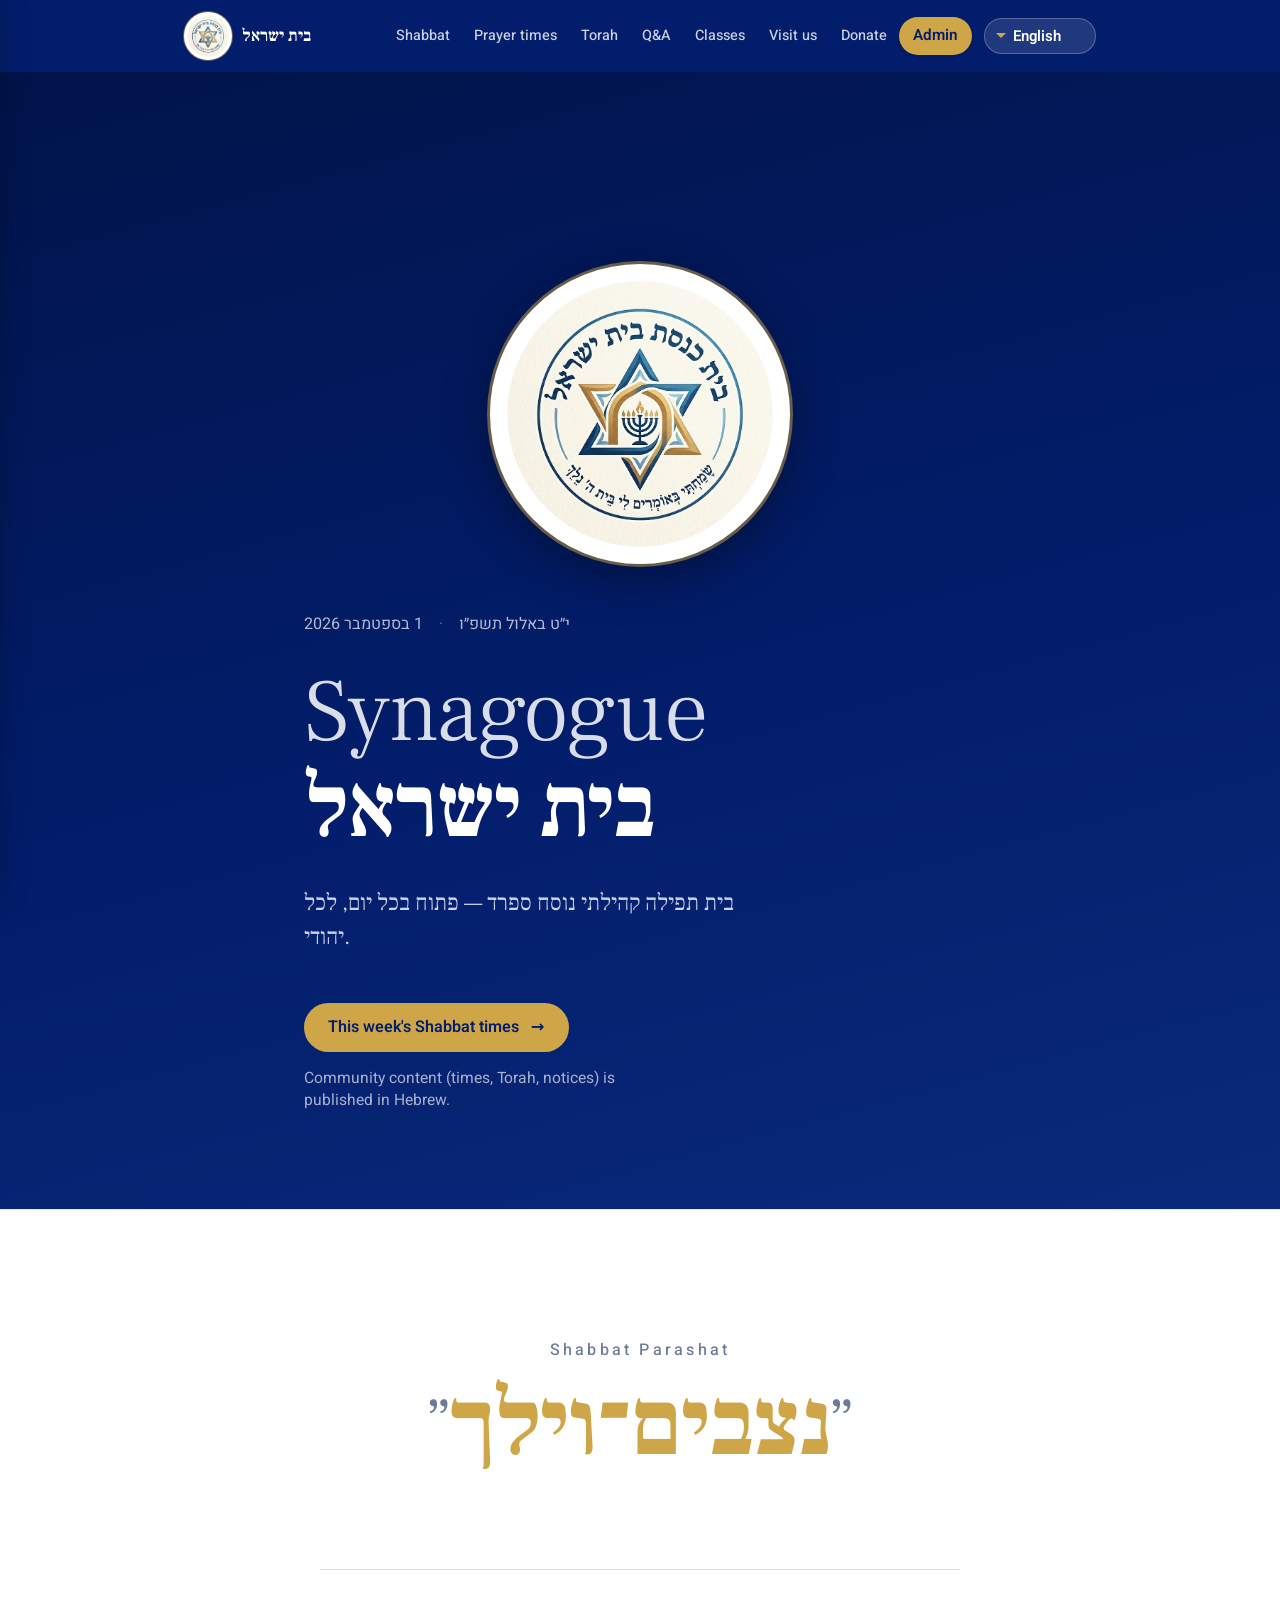
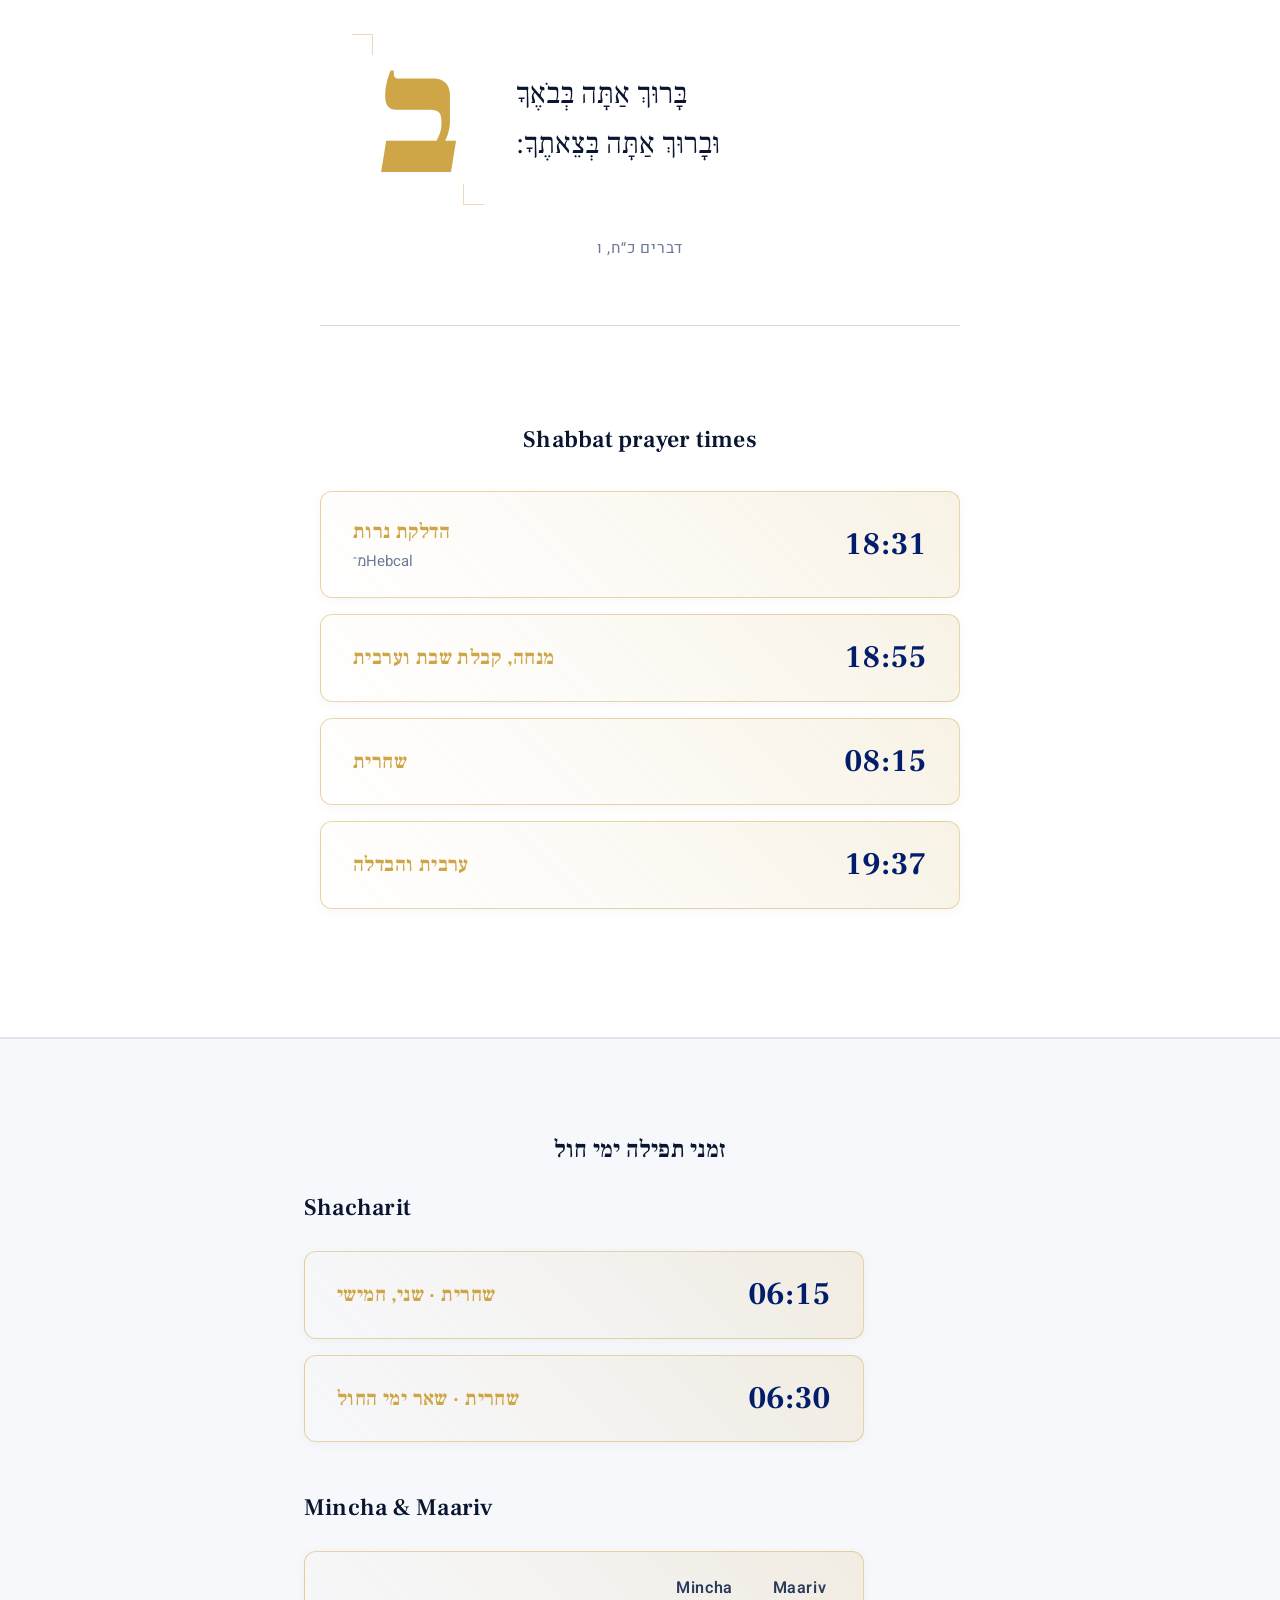
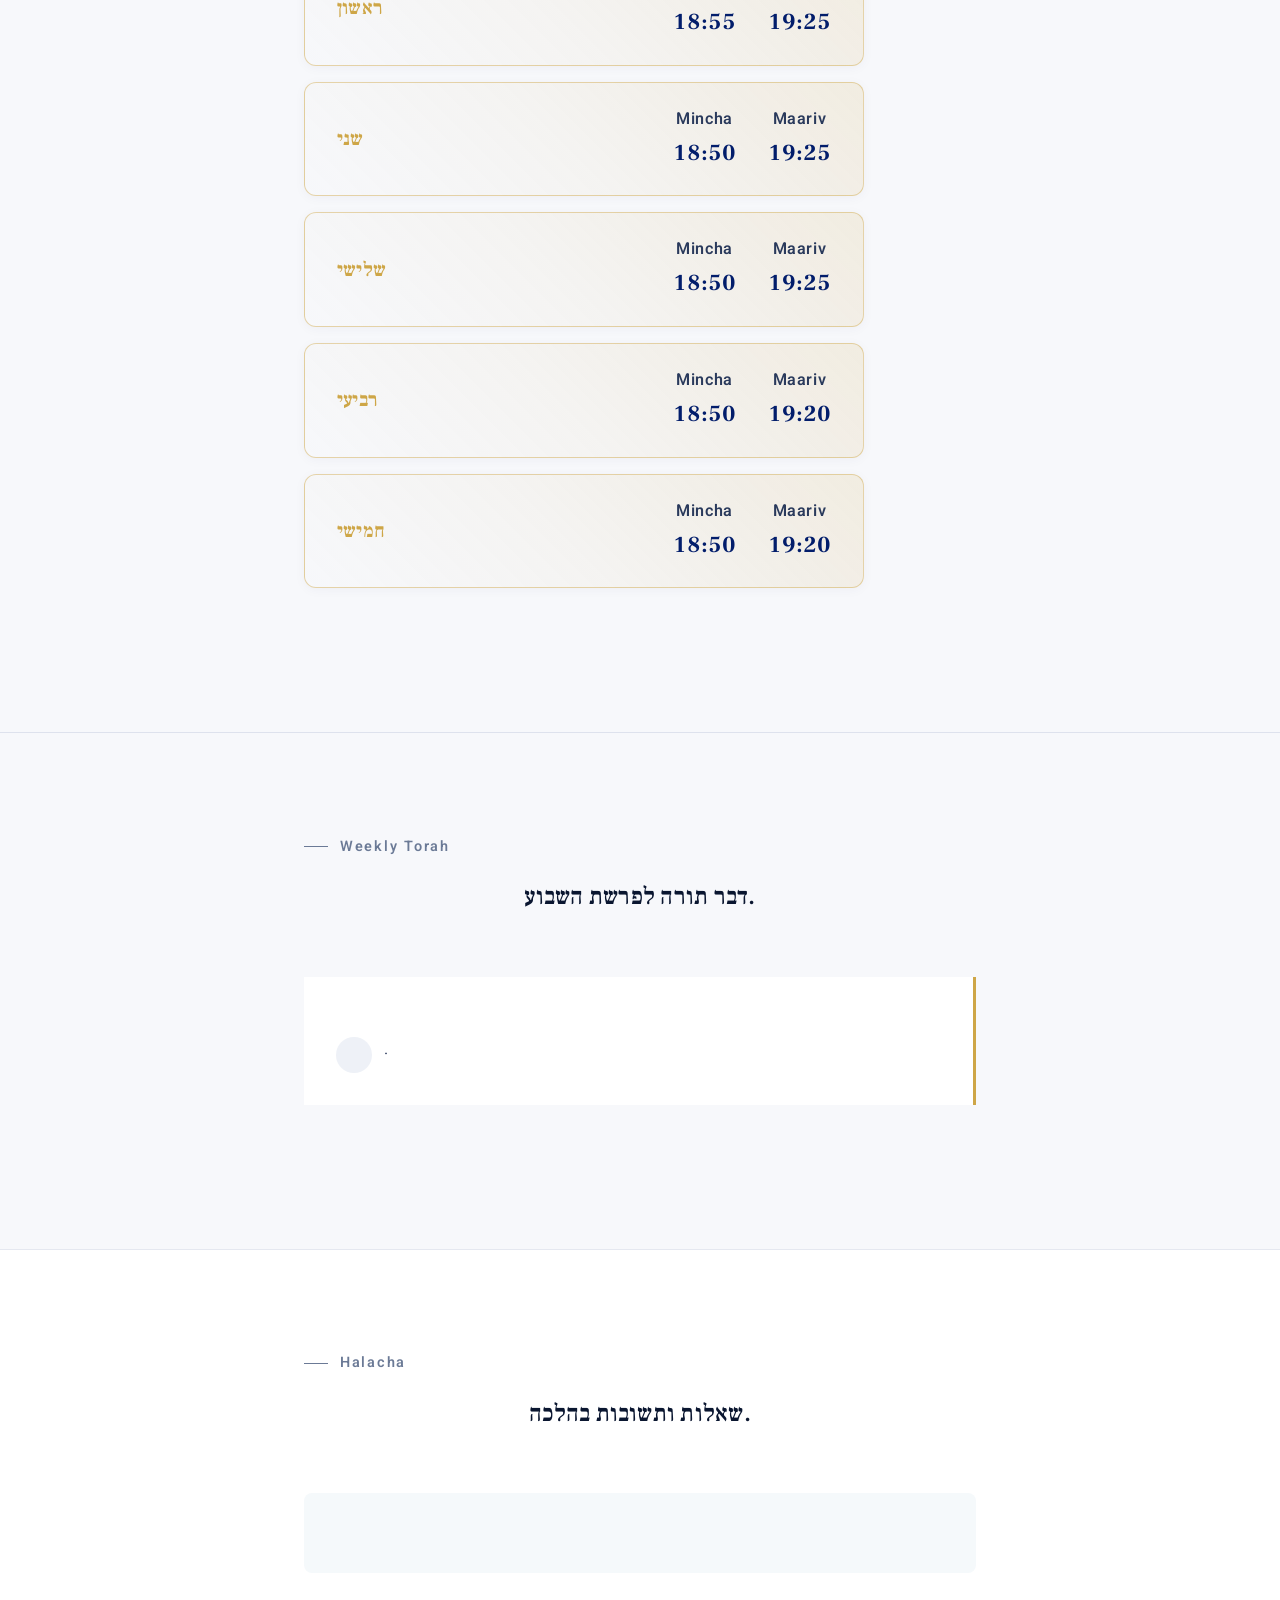
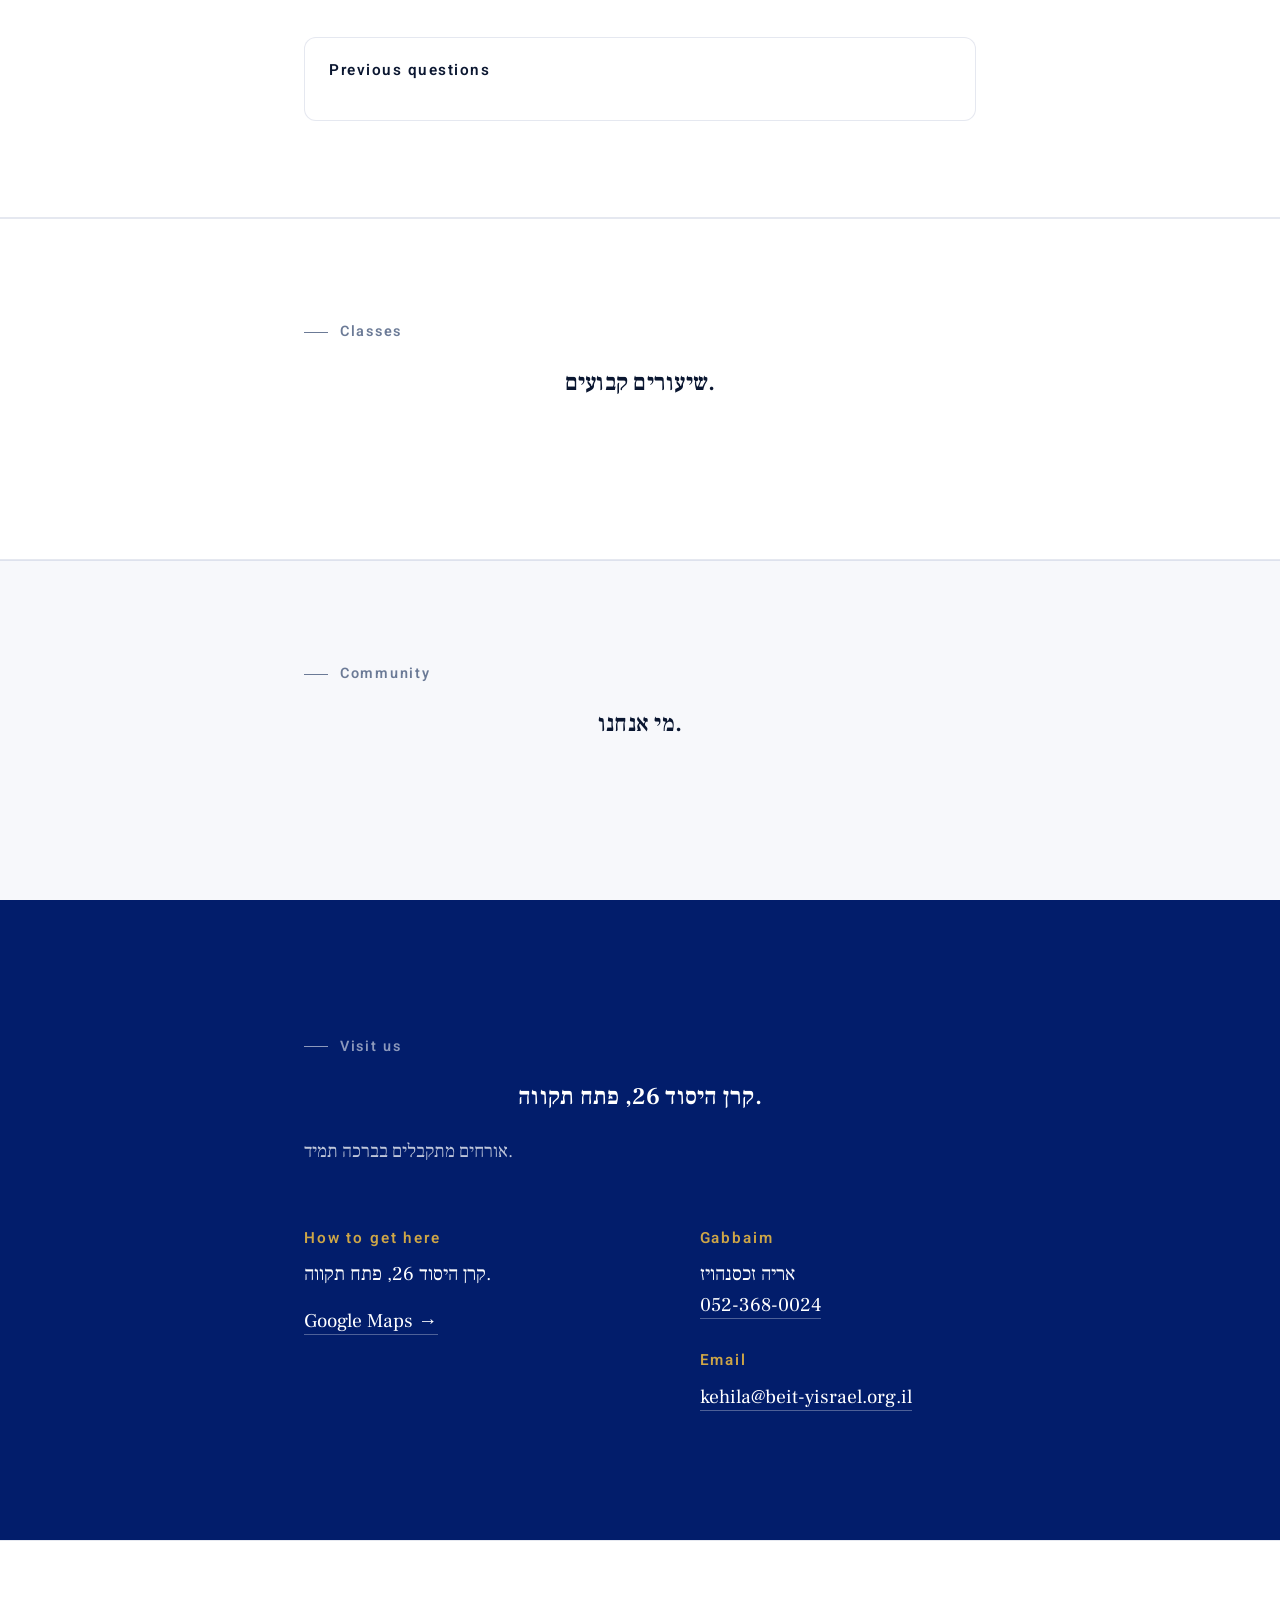
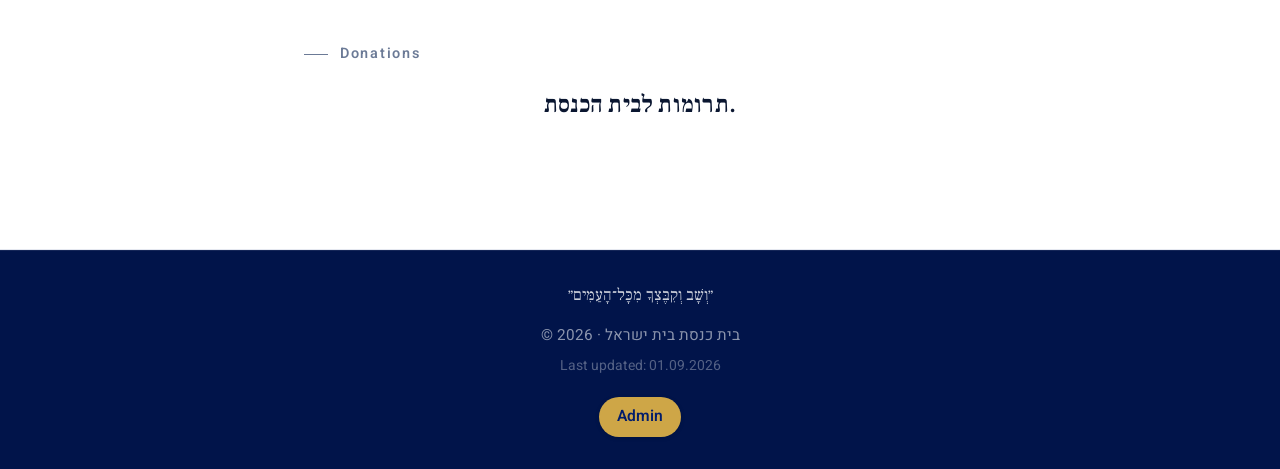
==== commit 77378c83: "1" ====
--- a/index.html
+++ b/index.html
@@ -10,7 +10,7 @@
   <link rel="apple-touch-icon" href="logo.png">
   <link rel="preconnect" href="https://fonts.googleapis.com">
   <link rel="preconnect" href="https://fonts.gstatic.com" crossorigin>
-  <link href="https://fonts.googleapis.com/css2?family=Frank+Ruhl+Libre:wght@300;400;500;700;900&family=Heebo:wght@400;500;600;700;800&family=Noto+Sans+Ethiopic:wght@400;600;700&display=swap" rel="stylesheet">
+  <link href="https://fonts.googleapis.com/css2?family=Frank+Ruhl+Libre:wght@300;400;500;700;900&family=Heebo:wght@400;500;600;700;800&family=Suez+One&family=Noto+Sans+Ethiopic:wght@400;600;700&display=swap" rel="stylesheet">
   <link rel="stylesheet" href="styles.css">
 </head>
 <body>
@@ -251,7 +251,7 @@
   <template id="tpl-pillar"><div class="pillar"><span class="pillar__marker" data-bind="marker"></span><h3 class="pillar__name" data-bind="name"></h3><p class="pillar__desc" data-bind="desc"></p></div></template>
   <template id="tpl-gabbai"><p class="gabbai"><span data-bind="name"></span><br><a data-attr-href-tel="phone" data-bind="phone_display" href="#" dir="ltr" style="unicode-bidi: embed;"></a></p></template>
   <template id="tpl-qa-item"><li><strong data-bind="question"></strong><div style="font-size:0.85rem;color:var(--ink-3);margin-top:4px" data-bind="date"></div></li></template>
-  <script id="fallback-data" type="application/json">{"_updated_display":"01.09.2026","notice":"","site":{"name":"בית ישראל","short_name":"בית ישראל","tagline":"בית תפילה קהילתי נוסח ספרד — פתוח בכל יום, לכל יהודי."},"date":{"hebrew":"י״ט באלול תשפ״ו","gregorian":"1 בספטמבר 2026"},"shabbat":{"parasha":"נצבים־וילך","petiha":{"initial":"ב","text":"בָּרוּךְ אַתָּה בְּבֹאֶךָ\nוּבָרוּךְ אַתָּה בְּצֵאתֶךָ׃","reference":"דברים כ״ח, ו"},"times":[{"label":"הדלקת נרות","value":"18:31","note":"מ־Hebcal"},{"label":"מנחה, קבלת שבת וערבית","value":"18:55"},{"label":"שחרית","value":"08:15"},{"label":"ערבית והבדלה","value":"19:37"}]},"weekday":{"title":"זמני תפילה ימי חול","subtitle":"","table":[{"day":"ראשון","mincha":"18:55","maariv":"19:25"},{"day":"שני","mincha":"18:50","maariv":"19:25"},{"day":"שלישי","mincha":"18:50","maariv":"19:25"},{"day":"רביעי","mincha":"18:50","maariv":"19:20"},{"day":"חמישי","mincha":"18:50","maariv":"19:20"}],"shacharit":[{"label":"שחרית · שני, חמישי","value":"06:15"},{"label":"שחרית · שאר ימי החול","value":"06:30"}],"note":""},"torah":{"title":"דבר תורה לפרשת השבוע.","subtitle":"","featured":{"date":"","title":"","excerpt":"","author":"","author_role":"","author_initial":""},"archive":[]},"qa":{"title":"שאלות ותשובות בהלכה.","subtitle":"","featured":{"date":"","question":"","answer":"","source":""},"archive":[]},"classes_section":{"title":"שיעורים קבועים.","subtitle":""},"classes":[],"community":{"title":"מי אנחנו.","intro":"","pillars":[]},"contact":{"address":"קרן היסוד 26, פתח תקווה.","welcome":"אורחים מתקבלים בברכה תמיד.","directions":"קרן היסוד 26, פתח תקווה.","map_url":"https://www.google.com/maps/search/?api=1&query=קרן+היסוד+26+פתח+תקווה","gabbaim":[{"name":"אריה זכסנהויז","phone":"0523680024","phone_display":"052-368-0024"}],"email":"kehila@beit-yisrael.org.il"},"footer":{"blessing":"״וְשָׁב וְקִבֶּצְךָ מִכָּל־הָעַמִּים״","copyright":"© 2026 · בית כנסת בית ישראל"},"donations":{"enabled":true,"title":"תרומות לבית הכנסת.","subtitle":"","bank_name":"","branch":"","account":"","account_name":"","iban":"","bit_phone":"","paybox":"","note":""}}</script>
+  <script id="fallback-data" type="application/json">{"_updated_display":"01.09.2026","notice":"","site":{"name":"בית ישראל","short_name":"בית ישראל","tagline":"בית תפילה קהילתי נוסח ספרד — פתוח בכל יום, לכל יהודי.","skin":"navy-gold"},"date":{"hebrew":"י״ט באלול תשפ״ו","gregorian":"1 בספטמבר 2026"},"shabbat":{"parasha":"נצבים־וילך","petiha":{"initial":"ב","text":"בָּרוּךְ אַתָּה בְּבֹאֶךָ\nוּבָרוּךְ אַתָּה בְּצֵאתֶךָ׃","reference":"דברים כ״ח, ו"},"times":[{"label":"הדלקת נרות","value":"18:31","note":"מ־Hebcal"},{"label":"מנחה, קבלת שבת וערבית","value":"18:55"},{"label":"שחרית","value":"08:15"},{"label":"ערבית והבדלה","value":"19:37"}]},"weekday":{"title":"זמני תפילה ימי חול","subtitle":"","table":[{"day":"ראשון","mincha":"18:55","maariv":"19:25"},{"day":"שני","mincha":"18:50","maariv":"19:25"},{"day":"שלישי","mincha":"18:50","maariv":"19:25"},{"day":"רביעי","mincha":"18:50","maariv":"19:20"},{"day":"חמישי","mincha":"18:50","maariv":"19:20"}],"shacharit":[{"label":"שחרית · שני, חמישי","value":"06:15"},{"label":"שחרית · שאר ימי החול","value":"06:30"}],"note":""},"torah":{"title":"דבר תורה לפרשת השבוע.","subtitle":"","featured":{"date":"","title":"","excerpt":"","author":"","author_role":"","author_initial":""},"archive":[]},"qa":{"title":"שאלות ותשובות בהלכה.","subtitle":"","featured":{"date":"","question":"","answer":"","source":""},"archive":[]},"classes_section":{"title":"שיעורים קבועים.","subtitle":""},"classes":[],"community":{"title":"מי אנחנו.","intro":"","pillars":[]},"contact":{"address":"קרן היסוד 26, פתח תקווה.","welcome":"אורחים מתקבלים בברכה תמיד.","directions":"קרן היסוד 26, פתח תקווה.","map_url":"https://www.google.com/maps/search/?api=1&query=קרן+היסוד+26+פתח+תקווה","gabbaim":[{"name":"אריה זכסנהויז","phone":"0523680024","phone_display":"052-368-0024"}],"email":"kehila@beit-yisrael.org.il"},"footer":{"blessing":"״וְשָׁב וְקִבֶּצְךָ מִכָּל־הָעַמִּים״","copyright":"© 2026 · בית כנסת בית ישראל"},"donations":{"enabled":true,"title":"תרומות לבית הכנסת.","subtitle":"","bank_name":"","branch":"","account":"","account_name":"","iban":"","bit_phone":"","paybox":"","note":""}}</script>
   <script src="app.js"></script>
 </body>
 </html>
--- a/styles.css
+++ b/styles.css
@@ -5,6 +5,7 @@
   --navy: #021D6B; --navy-deep: #01144a;
   --accent: #CEA647; --accent-2: #b8923a; --brass: #CEA647; --brass-hover: #dbb85c;
   --hairline: rgba(2, 29, 107, 0.10); --divider: rgba(2, 29, 107, 0.16);
+  --hero-glow: #0a2a7a; --qa-accent: var(--qa-accent);
   --font-serif: 'Frank Ruhl Libre', 'David Libre', 'Times New Roman', serif;
   --font-sans: 'Heebo', system-ui, -apple-system, sans-serif;
   --font-am: 'Noto Sans Ethiopic', 'Nyala', sans-serif;
@@ -12,6 +13,28 @@
   --s-5: 24px; --s-6: 32px; --s-7: 48px; --s-8: 64px;
   --s-9: 96px; --s-10: 128px; --s-11: 192px;
   --content-w: 720px; --wide-w: 960px; --drawer-w: min(320px, 86vw);
+}
+body[data-skin="wine"] {
+  --bg: #FAF5EC; --bg-2: #F1E8D8; --bg-elev: #ffffff;
+  --ink: #2A1610; --ink-2: #5C3A2E; --ink-3: #8A6B5C;
+  --navy: #5C1A2B; --navy-deep: #3D0F1C; --hero-glow: #7A2438;
+  --accent: #B08D57; --accent-2: #96754A; --brass: #B08D57; --brass-hover: #C7A374;
+  --hairline: rgba(92, 26, 43, 0.10); --divider: rgba(92, 26, 43, 0.16);
+}
+body[data-skin="stone"] {
+  --bg: #F2EDE1; --bg-2: #E8E0CE; --bg-elev: #ffffff;
+  --ink: #26221A; --ink-2: #52493A; --ink-3: #837962;
+  --navy: #4A3F32; --navy-deep: #2E2620; --hero-glow: #3D5E78;
+  --accent: #2C5F8A; --accent-2: #24506F; --brass: #2C5F8A; --brass-hover: #3B76A6;
+  --hairline: rgba(74, 63, 50, 0.10); --divider: rgba(74, 63, 50, 0.18);
+  --font-serif: 'Suez One', 'Frank Ruhl Libre', serif;
+}
+body[data-skin="olive"] {
+  --bg: #F5F2E8; --bg-2: #EAE4D0; --bg-elev: #ffffff;
+  --ink: #211F16; --ink-2: #4A4530; --ink-3: #7C7658;
+  --navy: #3E4A32; --navy-deep: #262E1E; --hero-glow: #5C6B3F;
+  --accent: #C1703D; --accent-2: #A55E30; --brass: #C1703D; --brass-hover: #D6884F;
+  --hairline: rgba(62, 74, 50, 0.10); --divider: rgba(62, 74, 50, 0.18);
 }
 * { box-sizing: border-box; margin: 0; padding: 0; }
 html { font-size: 17px; -webkit-text-size-adjust: 100%; scroll-behavior: smooth; }
@@ -146,7 +169,7 @@
 .footer__admin-wrap { margin-top: 16px; }
 .hero {
   padding-block: var(--s-11) var(--s-9);
-  background: linear-gradient(165deg, var(--navy-deep) 0%, var(--navy) 55%, #0a2a7a 100%); color: #fff;
+  background: linear-gradient(165deg, var(--navy-deep) 0%, var(--navy) 55%, var(--hero-glow) 100%); color: #fff;
 }
 .hero__logo {
   width: 300px; height: 300px; border-radius: 50%; object-fit: cover; margin: 0 auto var(--s-7);
@@ -266,17 +289,17 @@
 .torah__list a:hover { color: var(--accent); }
 .torah__list .parasha { color: var(--ink-3); font-family: var(--font-sans); font-size: 0.95rem; flex-shrink: 0; }
 .qa { background: var(--bg-elev); border-top: 1px solid var(--hairline); border-bottom: 1px solid var(--hairline); }
-.qa__featured { background: #f5f9fb; border-inline-end: 3px solid #0066cc; padding: var(--s-6); margin-bottom: var(--s-7); border-radius: 8px; }
+.qa__featured { background: #f5f9fb; border-inline-end: 3px solid var(--qa-accent); padding: var(--s-6); margin-bottom: var(--s-7); border-radius: 8px; }
 .qa__featured-date { font-family: var(--font-sans); font-size: 0.9rem; color: var(--ink-3); letter-spacing: 0.08em; margin-bottom: var(--s-2); }
-.qa__featured-question { font-family: var(--font-serif); font-weight: 700; font-size: 1.4rem; color: #0066cc; margin-bottom: var(--s-4); line-height: 1.25; }
+.qa__featured-question { font-family: var(--font-serif); font-weight: 700; font-size: 1.4rem; color: var(--qa-accent); margin-bottom: var(--s-4); line-height: 1.25; }
 .qa__featured-answer { font-family: var(--font-serif); font-size: 1.05rem; color: var(--ink); line-height: 1.7; margin-bottom: var(--s-4); }
 .qa__source { font-family: var(--font-sans); font-size: 0.95rem; color: var(--ink-3); font-style: italic; }
 .qa__archive { margin-top: var(--s-8); background: var(--bg-elev); border: 1px solid var(--hairline); border-radius: 12px; padding: var(--s-5); }
-.qa__archive h3 { font-family: var(--font-sans); font-weight: 600; font-size: 0.9rem; letter-spacing: 0.1em; color: #0066cc; margin-bottom: var(--s-4); margin-top: 0; }
+.qa__archive h3 { font-family: var(--font-sans); font-weight: 600; font-size: 0.9rem; letter-spacing: 0.1em; color: var(--qa-accent); margin-bottom: var(--s-4); margin-top: 0; }
 .qa__list { list-style: none; max-height: 320px; overflow-y: auto; margin: 0; }
 .qa__list li { border-bottom: 1px solid var(--hairline); padding-block: var(--s-3); }
 .qa__list li:last-child { border-bottom: none; }
-.qa__list li strong { color: #0066cc; font-family: var(--font-serif); }
+.qa__list li strong { color: var(--qa-accent); font-family: var(--font-serif); }
 .classes { background: var(--bg-elev); border-top: 1px solid var(--hairline); border-bottom: 1px solid var(--hairline); }
 .classes__grid { display: grid; grid-template-columns: 1fr; gap: 0; margin-top: var(--s-6); }
 .class-item { padding-block: var(--s-6); border-bottom: 1px solid var(--hairline); display: grid; grid-template-columns: 1fr auto; gap: var(--s-4) var(--s-6); align-items: baseline; }
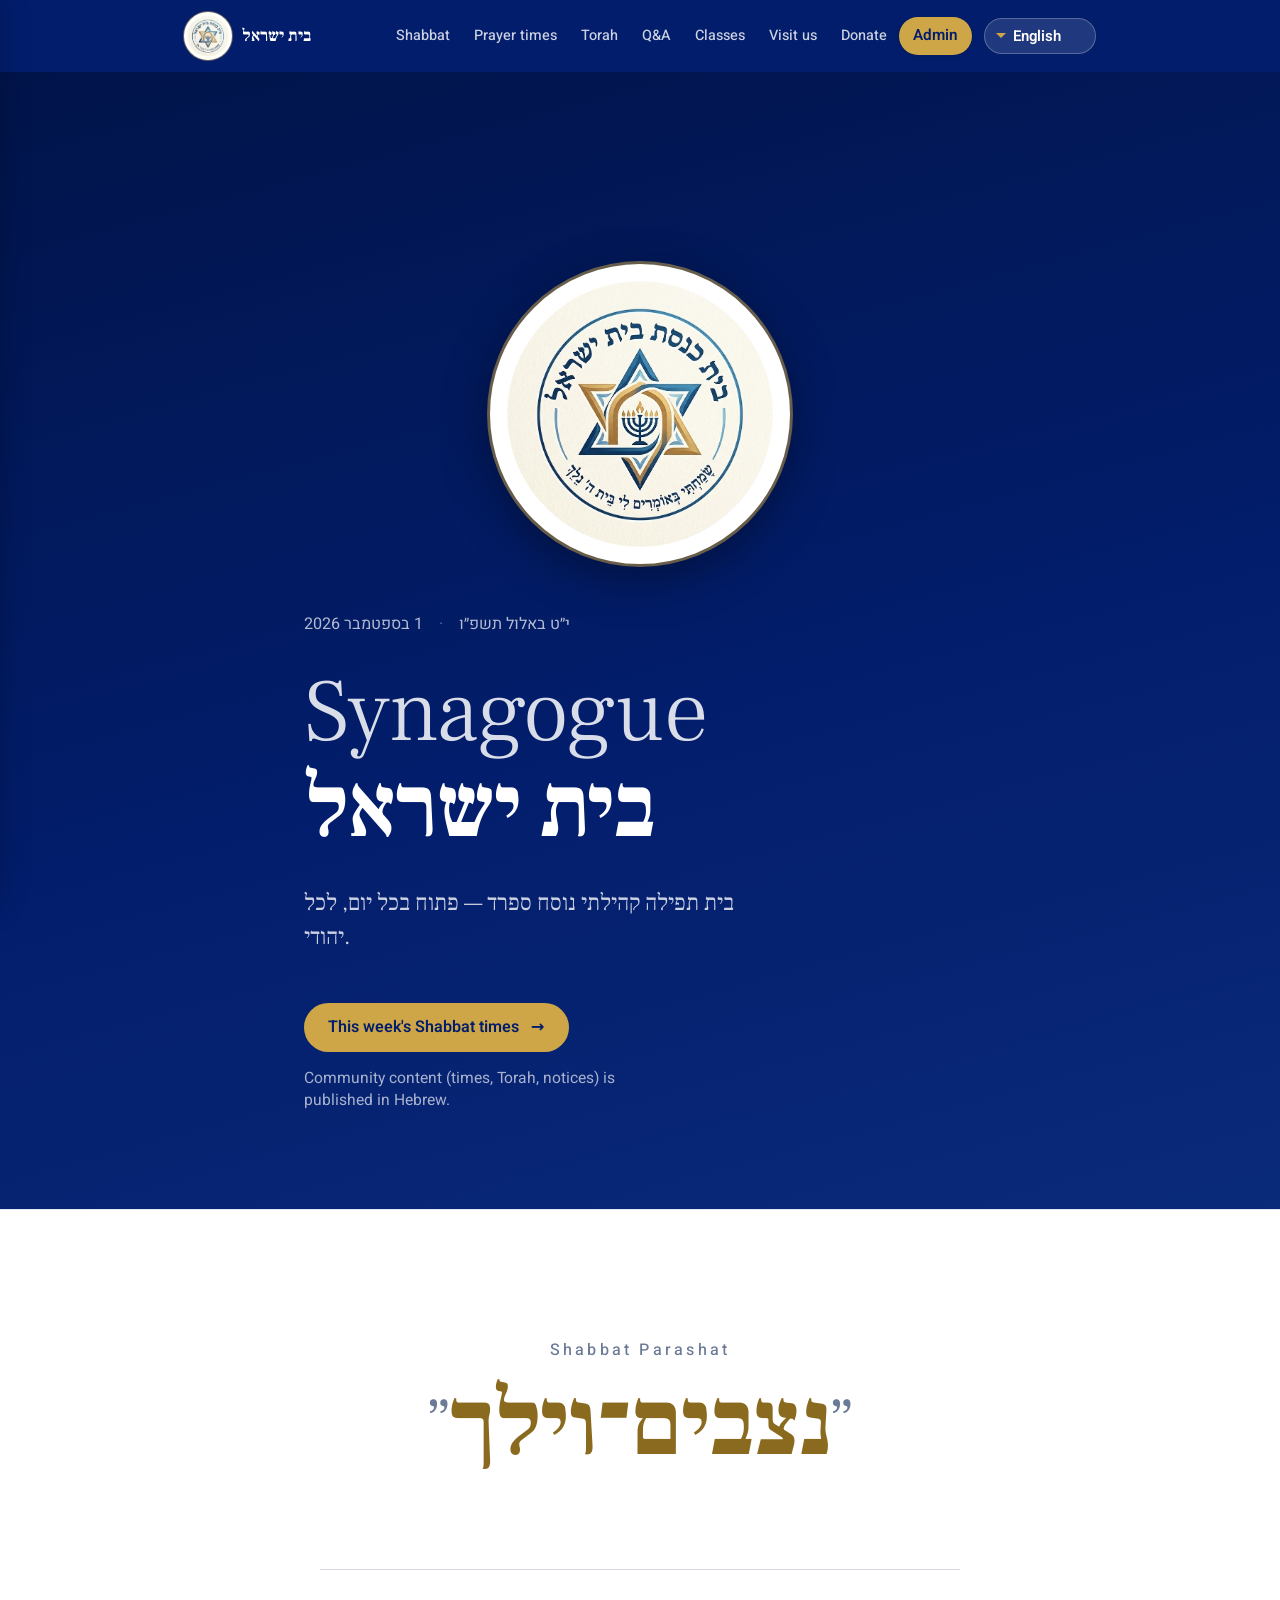
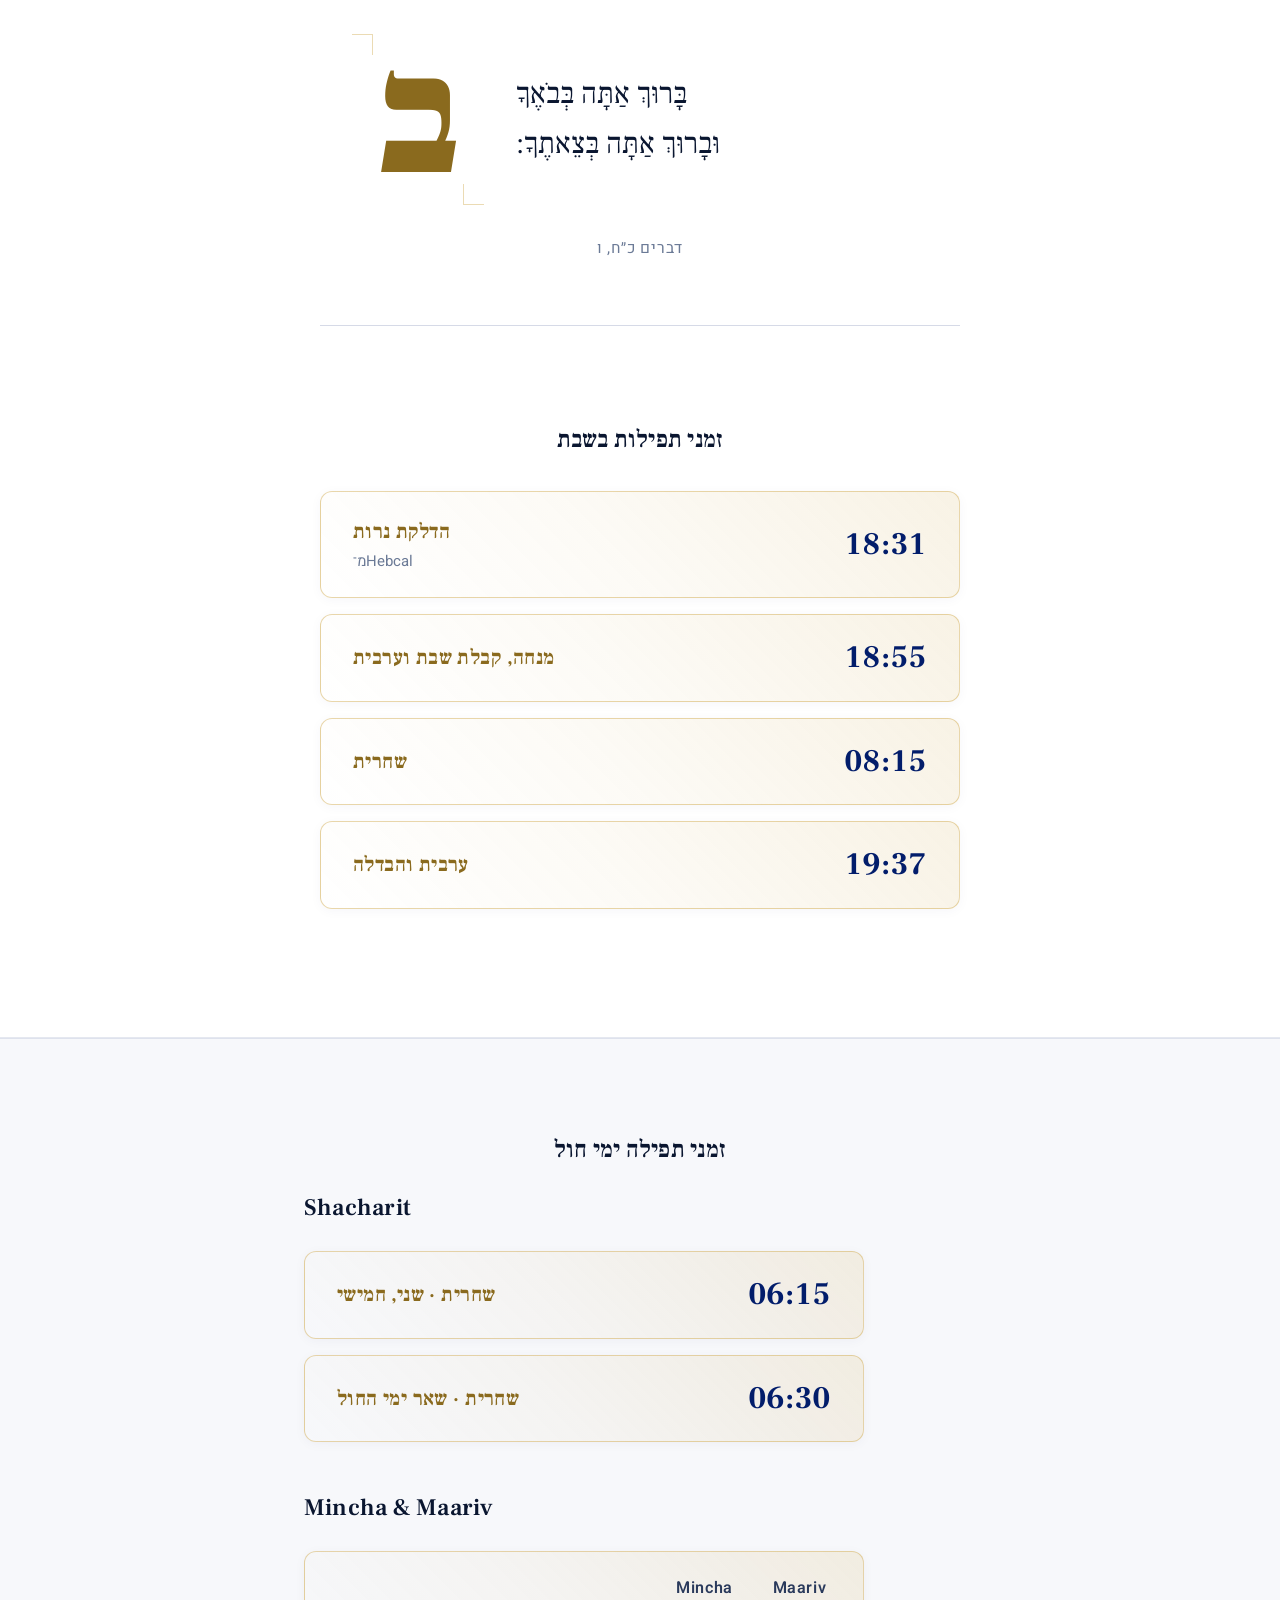
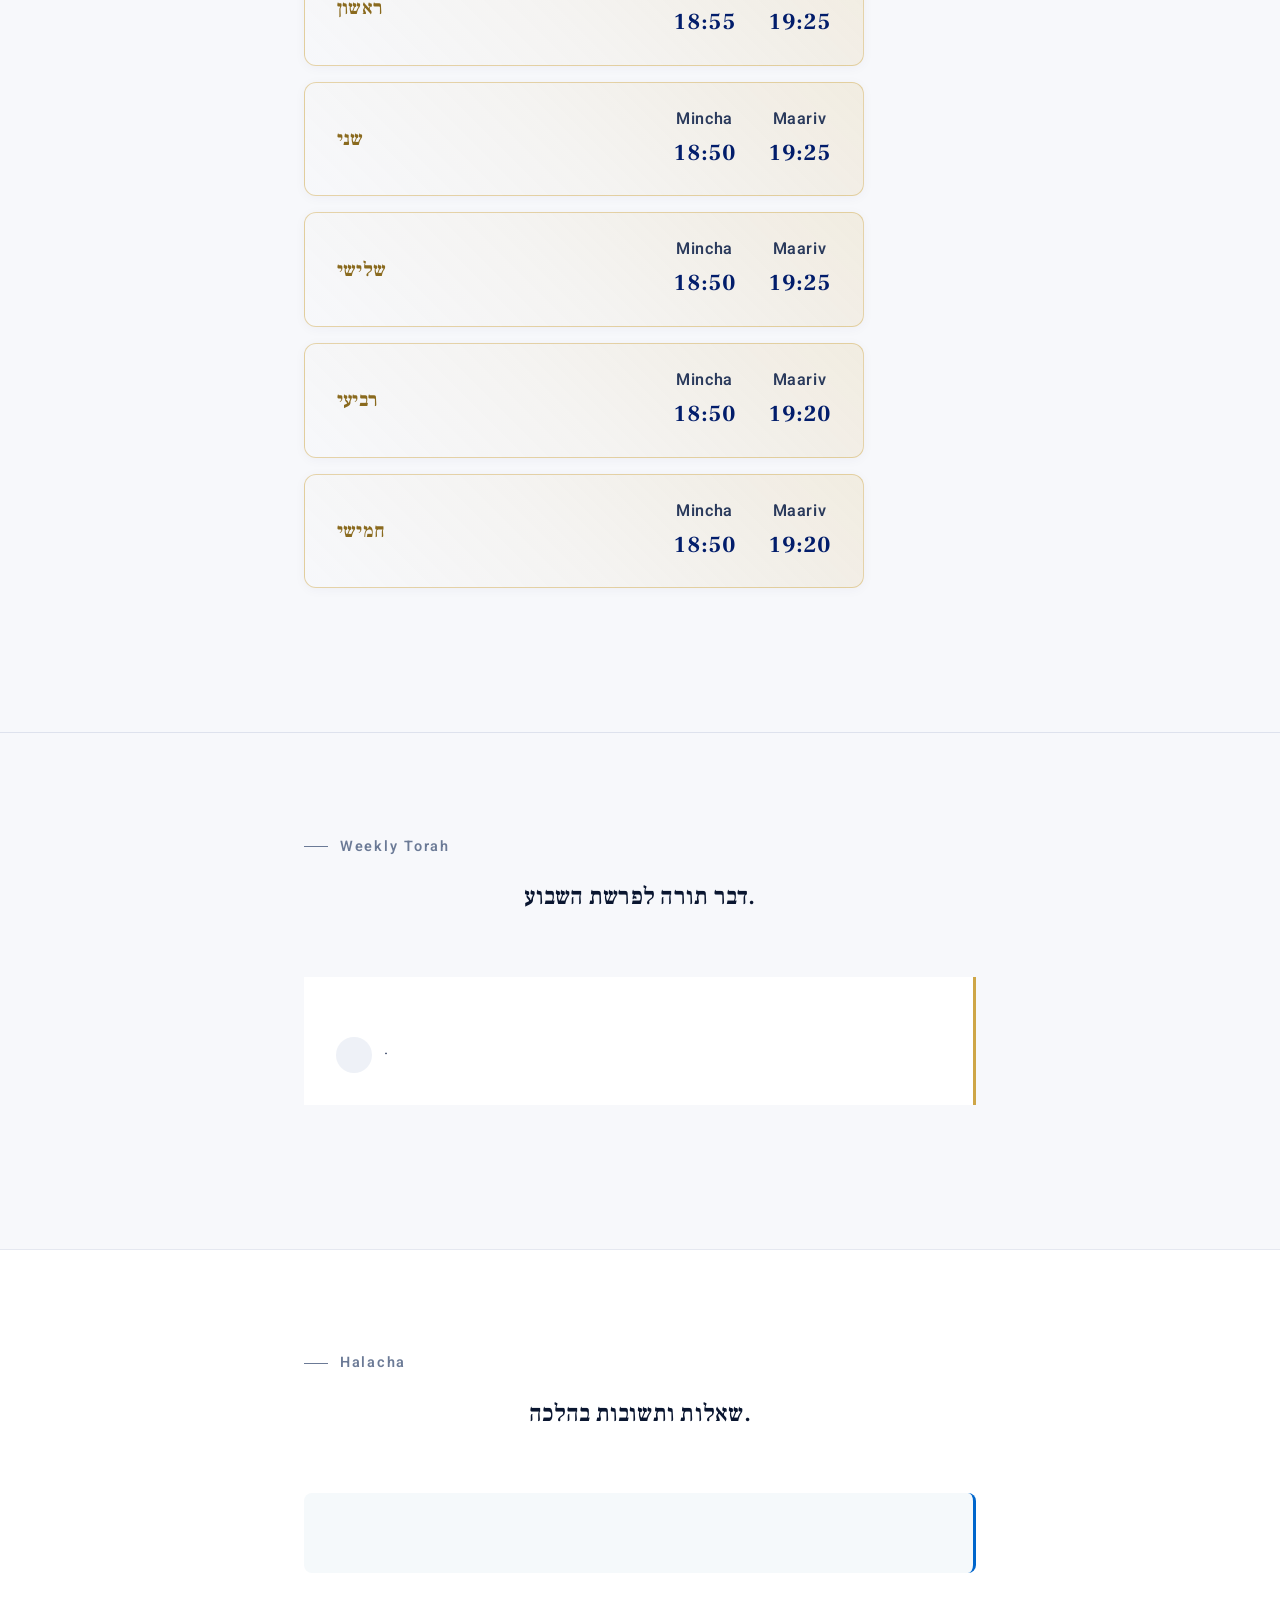
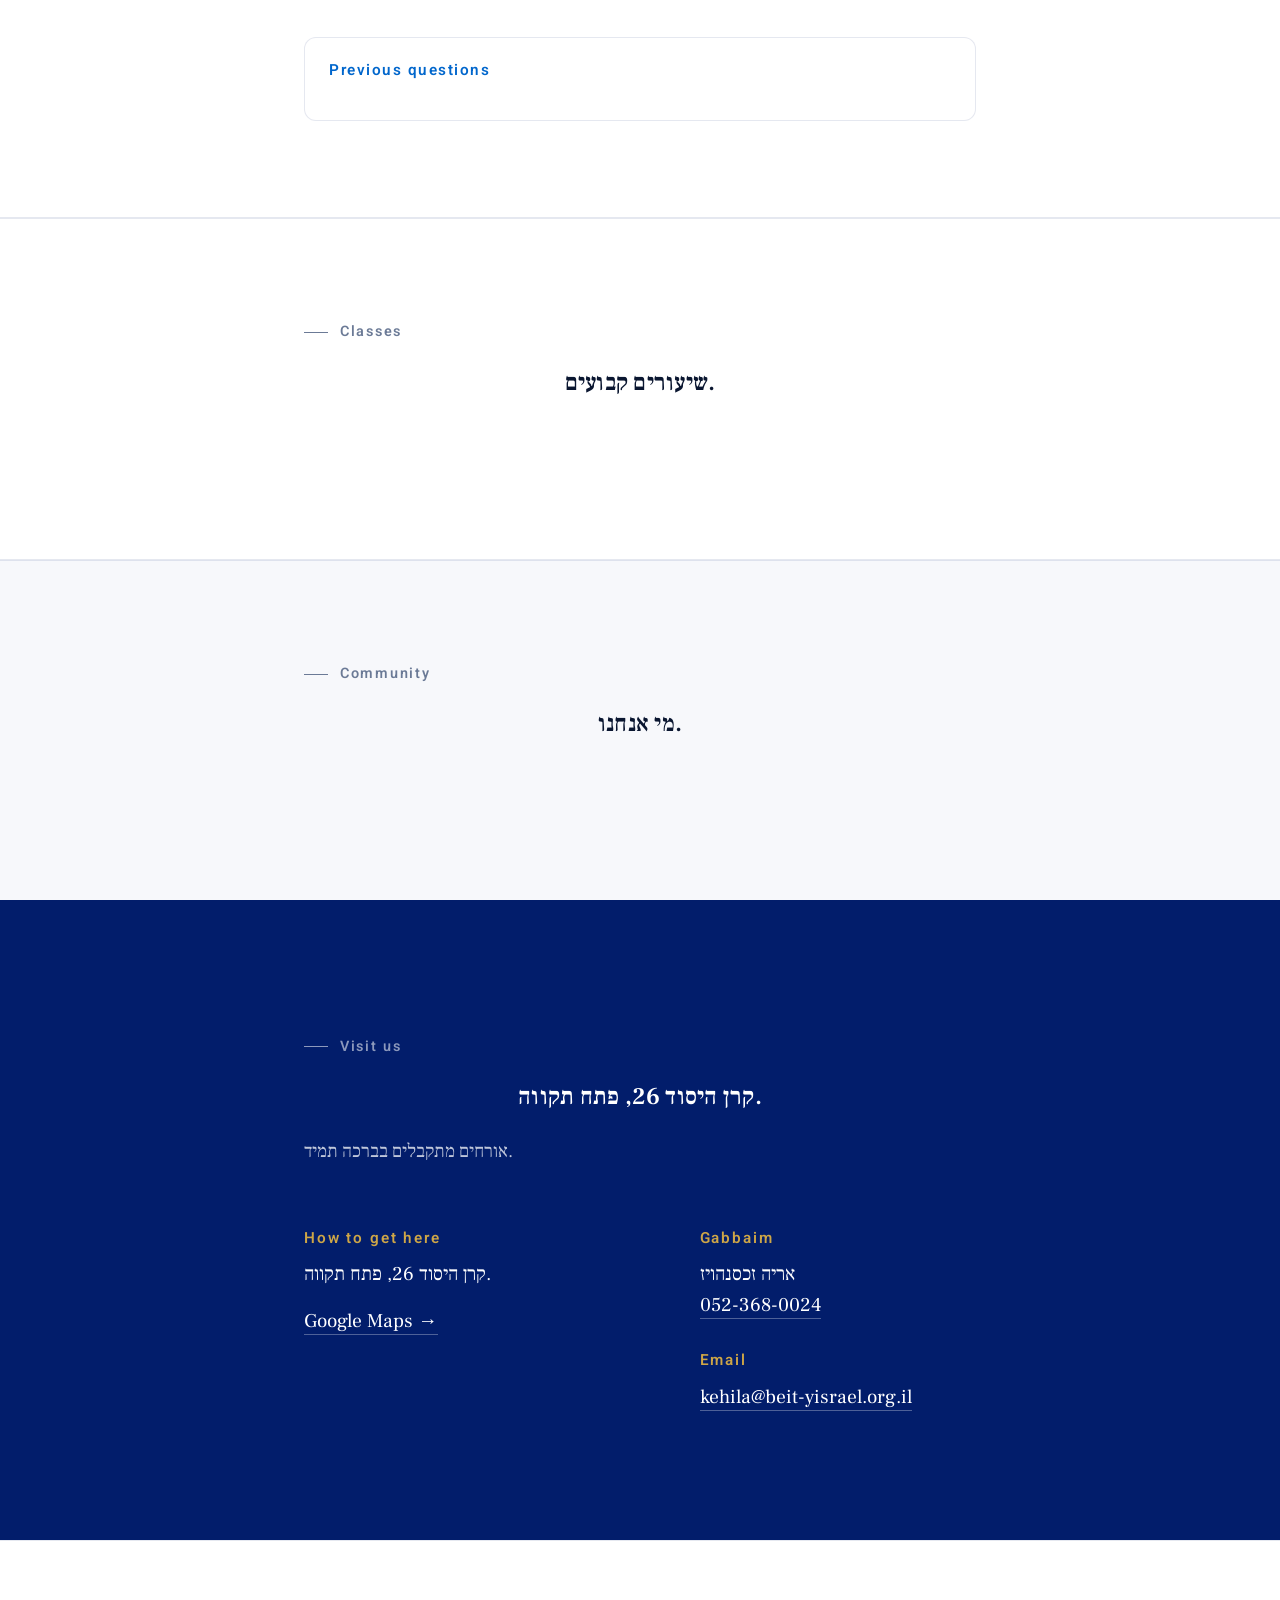
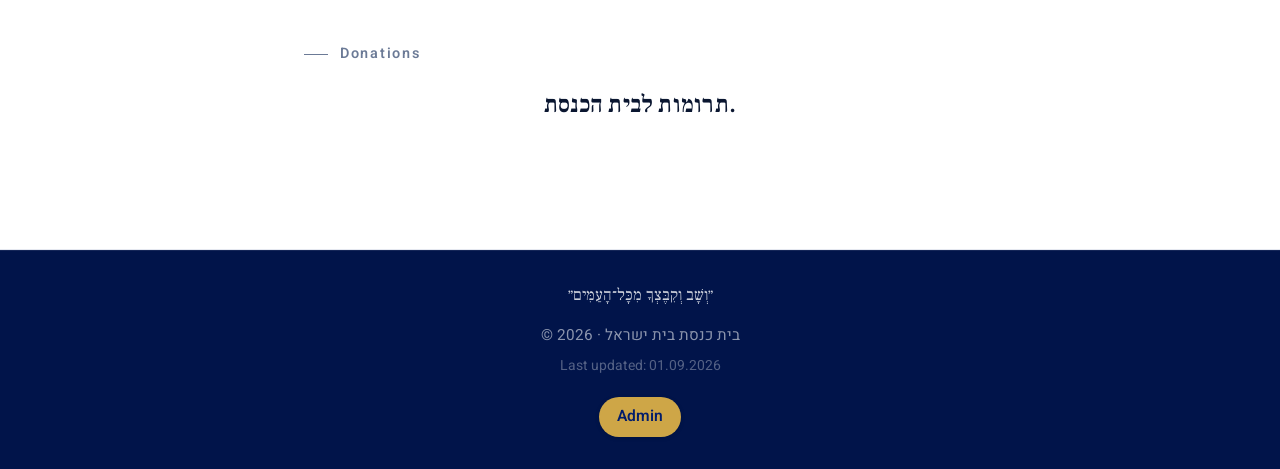
==== commit c0692eac: "123" ====
--- a/index.html
+++ b/index.html
@@ -14,6 +14,7 @@
   <link rel="stylesheet" href="styles.css">
 </head>
 <body>
+  <a href="#top" class="skip-link" data-i18n="skip_link">דלגו לתוכן הראשי</a>
   <div class="notice" data-bind="notice"></div>
   <div class="topbar">
     <div class="wrap-wide topbar__row">
@@ -78,7 +79,7 @@
       </select>
     </div>
   </aside>
-  <main id="top">
+  <main id="top" tabindex="-1">
     <section class="hero">
       <div class="wrap">
         <img class="hero__logo" src="logo.png" alt="" width="220" height="220" data-i18n-alt="logo_alt">
@@ -114,7 +115,7 @@
           </div>
           <figcaption class="petiha__attr" data-bind="shabbat.petiha.reference"></figcaption>
         </figure>
-        <div class="shabbat__times-heading" data-i18n="shabbat_times_heading">זמני תפילות בשבת</div>
+        <div class="shabbat__times-heading" data-bind="shabbat.times_heading">זמני תפילות בשבת</div>
         <div class="shabbat__times" data-list="shabbat.times" data-template="tpl-time-row"></div>
       </div>
     </section>
@@ -251,7 +252,7 @@
   <template id="tpl-pillar"><div class="pillar"><span class="pillar__marker" data-bind="marker"></span><h3 class="pillar__name" data-bind="name"></h3><p class="pillar__desc" data-bind="desc"></p></div></template>
   <template id="tpl-gabbai"><p class="gabbai"><span data-bind="name"></span><br><a data-attr-href-tel="phone" data-bind="phone_display" href="#" dir="ltr" style="unicode-bidi: embed;"></a></p></template>
   <template id="tpl-qa-item"><li><strong data-bind="question"></strong><div style="font-size:0.85rem;color:var(--ink-3);margin-top:4px" data-bind="date"></div></li></template>
-  <script id="fallback-data" type="application/json">{"_updated_display":"01.09.2026","notice":"","site":{"name":"בית ישראל","short_name":"בית ישראל","tagline":"בית תפילה קהילתי נוסח ספרד — פתוח בכל יום, לכל יהודי.","skin":"navy-gold"},"date":{"hebrew":"י״ט באלול תשפ״ו","gregorian":"1 בספטמבר 2026"},"shabbat":{"parasha":"נצבים־וילך","petiha":{"initial":"ב","text":"בָּרוּךְ אַתָּה בְּבֹאֶךָ\nוּבָרוּךְ אַתָּה בְּצֵאתֶךָ׃","reference":"דברים כ״ח, ו"},"times":[{"label":"הדלקת נרות","value":"18:31","note":"מ־Hebcal"},{"label":"מנחה, קבלת שבת וערבית","value":"18:55"},{"label":"שחרית","value":"08:15"},{"label":"ערבית והבדלה","value":"19:37"}]},"weekday":{"title":"זמני תפילה ימי חול","subtitle":"","table":[{"day":"ראשון","mincha":"18:55","maariv":"19:25"},{"day":"שני","mincha":"18:50","maariv":"19:25"},{"day":"שלישי","mincha":"18:50","maariv":"19:25"},{"day":"רביעי","mincha":"18:50","maariv":"19:20"},{"day":"חמישי","mincha":"18:50","maariv":"19:20"}],"shacharit":[{"label":"שחרית · שני, חמישי","value":"06:15"},{"label":"שחרית · שאר ימי החול","value":"06:30"}],"note":""},"torah":{"title":"דבר תורה לפרשת השבוע.","subtitle":"","featured":{"date":"","title":"","excerpt":"","author":"","author_role":"","author_initial":""},"archive":[]},"qa":{"title":"שאלות ותשובות בהלכה.","subtitle":"","featured":{"date":"","question":"","answer":"","source":""},"archive":[]},"classes_section":{"title":"שיעורים קבועים.","subtitle":""},"classes":[],"community":{"title":"מי אנחנו.","intro":"","pillars":[]},"contact":{"address":"קרן היסוד 26, פתח תקווה.","welcome":"אורחים מתקבלים בברכה תמיד.","directions":"קרן היסוד 26, פתח תקווה.","map_url":"https://www.google.com/maps/search/?api=1&query=קרן+היסוד+26+פתח+תקווה","gabbaim":[{"name":"אריה זכסנהויז","phone":"0523680024","phone_display":"052-368-0024"}],"email":"kehila@beit-yisrael.org.il"},"footer":{"blessing":"״וְשָׁב וְקִבֶּצְךָ מִכָּל־הָעַמִּים״","copyright":"© 2026 · בית כנסת בית ישראל"},"donations":{"enabled":true,"title":"תרומות לבית הכנסת.","subtitle":"","bank_name":"","branch":"","account":"","account_name":"","iban":"","bit_phone":"","paybox":"","note":""}}</script>
+  <script id="fallback-data" type="application/json">{"_updated_display":"01.09.2026","notice":"","site":{"name":"בית ישראל","short_name":"בית ישראל","tagline":"בית תפילה קהילתי נוסח ספרד — פתוח בכל יום, לכל יהודי.","skin":"navy-gold"},"date":{"hebrew":"י״ט באלול תשפ״ו","gregorian":"1 בספטמבר 2026"},"shabbat":{"parasha":"נצבים־וילך","times_heading":"זמני תפילות בשבת","petiha":{"initial":"ב","text":"בָּרוּךְ אַתָּה בְּבֹאֶךָ\nוּבָרוּךְ אַתָּה בְּצֵאתֶךָ׃","reference":"דברים כ״ח, ו"},"times":[{"label":"הדלקת נרות","value":"18:31","note":"מ־Hebcal"},{"label":"מנחה, קבלת שבת וערבית","value":"18:55"},{"label":"שחרית","value":"08:15"},{"label":"ערבית והבדלה","value":"19:37"}]},"weekday":{"title":"זמני תפילה ימי חול","subtitle":"","table":[{"day":"ראשון","mincha":"18:55","maariv":"19:25"},{"day":"שני","mincha":"18:50","maariv":"19:25"},{"day":"שלישי","mincha":"18:50","maariv":"19:25"},{"day":"רביעי","mincha":"18:50","maariv":"19:20"},{"day":"חמישי","mincha":"18:50","maariv":"19:20"}],"shacharit":[{"label":"שחרית · שני, חמישי","value":"06:15"},{"label":"שחרית · שאר ימי החול","value":"06:30"}],"note":""},"torah":{"title":"דבר תורה לפרשת השבוע.","subtitle":"","featured":{"date":"","title":"","excerpt":"","author":"","author_role":"","author_initial":""},"archive":[]},"qa":{"title":"שאלות ותשובות בהלכה.","subtitle":"","featured":{"date":"","question":"","answer":"","source":""},"archive":[]},"classes_section":{"title":"שיעורים קבועים.","subtitle":""},"classes":[],"community":{"title":"מי אנחנו.","intro":"","pillars":[]},"contact":{"address":"קרן היסוד 26, פתח תקווה.","welcome":"אורחים מתקבלים בברכה תמיד.","directions":"קרן היסוד 26, פתח תקווה.","map_url":"https://www.google.com/maps/search/?api=1&query=קרן+היסוד+26+פתח+תקווה","gabbaim":[{"name":"אריה זכסנהויז","phone":"0523680024","phone_display":"052-368-0024"}],"email":"kehila@beit-yisrael.org.il"},"footer":{"blessing":"״וְשָׁב וְקִבֶּצְךָ מִכָּל־הָעַמִּים״","copyright":"© 2026 · בית כנסת בית ישראל"},"donations":{"enabled":true,"title":"תרומות לבית הכנסת.","subtitle":"","bank_name":"","branch":"","account":"","account_name":"","iban":"","bit_phone":"","paybox":"","note":""}}</script>
   <script src="app.js"></script>
 </body>
 </html>
--- a/styles.css
+++ b/styles.css
@@ -5,7 +5,7 @@
   --navy: #021D6B; --navy-deep: #01144a;
   --accent: #CEA647; --accent-2: #b8923a; --brass: #CEA647; --brass-hover: #dbb85c;
   --hairline: rgba(2, 29, 107, 0.10); --divider: rgba(2, 29, 107, 0.16);
-  --hero-glow: #0a2a7a; --qa-accent: var(--qa-accent);
+  --hero-glow: #0a2a7a; --qa-accent: #0066cc; --accent-text: #8A6A1E;
   --font-serif: 'Frank Ruhl Libre', 'David Libre', 'Times New Roman', serif;
   --font-sans: 'Heebo', system-ui, -apple-system, sans-serif;
   --font-am: 'Noto Sans Ethiopic', 'Nyala', sans-serif;
@@ -18,14 +18,14 @@
   --bg: #FAF5EC; --bg-2: #F1E8D8; --bg-elev: #ffffff;
   --ink: #2A1610; --ink-2: #5C3A2E; --ink-3: #8A6B5C;
   --navy: #5C1A2B; --navy-deep: #3D0F1C; --hero-glow: #7A2438;
-  --accent: #B08D57; --accent-2: #96754A; --brass: #B08D57; --brass-hover: #C7A374;
+  --accent: #B08D57; --accent-2: #96754A; --brass: #B08D57; --brass-hover: #C7A374; --accent-text: #7A5F39;
   --hairline: rgba(92, 26, 43, 0.10); --divider: rgba(92, 26, 43, 0.16);
 }
 body[data-skin="stone"] {
   --bg: #F2EDE1; --bg-2: #E8E0CE; --bg-elev: #ffffff;
   --ink: #26221A; --ink-2: #52493A; --ink-3: #837962;
   --navy: #4A3F32; --navy-deep: #2E2620; --hero-glow: #3D5E78;
-  --accent: #2C5F8A; --accent-2: #24506F; --brass: #2C5F8A; --brass-hover: #3B76A6;
+  --accent: #2C5F8A; --accent-2: #24506F; --brass: #2C5F8A; --brass-hover: #3B76A6; --accent-text: #2C5F8A;
   --hairline: rgba(74, 63, 50, 0.10); --divider: rgba(74, 63, 50, 0.18);
   --font-serif: 'Suez One', 'Frank Ruhl Libre', serif;
 }
@@ -33,7 +33,7 @@
   --bg: #F5F2E8; --bg-2: #EAE4D0; --bg-elev: #ffffff;
   --ink: #211F16; --ink-2: #4A4530; --ink-3: #7C7658;
   --navy: #3E4A32; --navy-deep: #262E1E; --hero-glow: #5C6B3F;
-  --accent: #C1703D; --accent-2: #A55E30; --brass: #C1703D; --brass-hover: #D6884F;
+  --accent: #C1703D; --accent-2: #A55E30; --brass: #C1703D; --brass-hover: #D6884F; --accent-text: #A15A2E;
   --hairline: rgba(62, 74, 50, 0.10); --divider: rgba(62, 74, 50, 0.18);
 }
 * { box-sizing: border-box; margin: 0; padding: 0; }
@@ -53,7 +53,7 @@
   font-family: var(--font-am), var(--font-serif);
 }
 a { color: var(--navy); text-decoration: none; border-bottom: 1px solid rgba(2, 29, 107, 0.25); transition: border-color .2s, color .2s; }
-a:hover { color: var(--accent-2); border-bottom-color: var(--accent); }
+a:hover { color: var(--accent-text); border-bottom-color: var(--accent); }
 p { margin: 0; } p + p { margin-top: var(--s-4); }
 .wrap { max-width: var(--content-w); margin-inline: auto; padding-inline: var(--s-5); }
 .wrap-wide { max-width: var(--wide-w); margin-inline: auto; padding-inline: var(--s-5); }
@@ -98,7 +98,8 @@
   display: none; width: 44px; height: 44px; border: none; background: transparent;
   color: #fff; cursor: pointer; border-radius: 8px; align-items: center; justify-content: center; flex-shrink: 0;
 }
-.menu-btn:hover, .menu-btn:focus-visible { background: rgba(255,255,255,0.12); outline: none; }
+.menu-btn:hover { background: rgba(255,255,255,0.12); }
+.menu-btn:focus-visible { background: rgba(255,255,255,0.12); outline: 2px solid #fff; outline-offset: 2px; }
 .menu-btn svg { width: 24px; height: 24px; display: block; }
 @media (max-width: 900px) { .topbar__nav { display: none; } .menu-btn { display: inline-flex; } .topbar .admin-btn { display: none; } }
 .drawer-overlay {
@@ -210,13 +211,13 @@
 .shabbat { background: var(--bg-elev); border-top: 1px solid var(--hairline); border-bottom: 1px solid var(--hairline); padding-block: var(--s-10); }
 .shabbat__parasha-block { text-align: center; margin-bottom: var(--s-9); }
 .shabbat__eyebrow { font-family: var(--font-sans); font-weight: 500; font-size: 0.95rem; letter-spacing: 0.2em; color: var(--ink-3); margin-bottom: var(--s-4); }
-.shabbat__parasha { font-family: var(--font-serif); font-weight: 700; font-size: clamp(3rem, 8vw, 5.5rem); line-height: 1; color: var(--accent); letter-spacing: -0.01em; }
+.shabbat__parasha { font-family: var(--font-serif); font-weight: 700; font-size: clamp(3rem, 8vw, 5.5rem); line-height: 1; color: var(--accent-text); letter-spacing: -0.01em; }
 .shabbat__parasha .quote { color: var(--ink-3); font-weight: 300; font-size: 0.8em; vertical-align: 0.15em; }
 .petiha { max-width: 640px; margin: 0 auto var(--s-9); padding: var(--s-8) var(--s-6); border-top: 1px solid var(--divider); border-bottom: 1px solid var(--divider); }
 .petiha__inner { display: grid; grid-template-columns: auto 1fr; gap: var(--s-6); align-items: center; }
 .petiha__initial {
   font-family: var(--font-serif); font-weight: 900; font-size: clamp(6rem, 15vw, 10rem);
-  line-height: 0.82; color: var(--accent); position: relative; display: flex; align-items: center; justify-content: center; padding: var(--s-4) var(--s-5);
+  line-height: 0.82; color: var(--accent-text); position: relative; display: flex; align-items: center; justify-content: center; padding: var(--s-4) var(--s-5);
 }
 .petiha__initial::before, .petiha__initial::after { content: ''; position: absolute; width: 20px; height: 20px; border: 1.5px solid var(--accent); opacity: 0.4; }
 .petiha__initial::before { top: 0; right: 0; border-bottom: none; border-left: none; }
@@ -237,7 +238,7 @@
 body.ltr .time-row {
   background: linear-gradient(225deg, rgba(206, 166, 71, 0.14) 0%, rgba(206, 166, 71, 0.05) 55%, transparent 100%);
 }
-.time-row__label { font-family: var(--font-serif); font-weight: 700; font-size: 1.2rem; color: var(--accent); letter-spacing: 0.02em; }
+.time-row__label { font-family: var(--font-serif); font-weight: 700; font-size: 1.2rem; color: var(--accent-text); letter-spacing: 0.02em; }
 .time-row__label .note { display: block; font-family: var(--font-sans); font-size: 0.88rem; color: var(--ink-3); font-weight: 400; margin-top: 2px; letter-spacing: normal; }
 .time-row__label .note:empty { display: none; }
 .time-row__value {
@@ -261,7 +262,7 @@
   box-shadow: 0 2px 12px rgba(2, 29, 107, 0.04);
 }
 body.ltr .weekday__card { background: linear-gradient(225deg, rgba(206, 166, 71, 0.14) 0%, rgba(206, 166, 71, 0.05) 55%, transparent 100%); }
-.weekday__card-day { font-family: var(--font-serif); font-weight: 700; font-size: 1.15rem; color: var(--accent); letter-spacing: 0.01em; }
+.weekday__card-day { font-family: var(--font-serif); font-weight: 700; font-size: 1.15rem; color: var(--accent-text); letter-spacing: 0.01em; }
 .weekday__card-times { display: flex; gap: var(--s-6); }
 .weekday__card-time { text-align: center; }
 .weekday__card-time .cap { display: block; font-family: var(--font-sans); font-weight: 600; font-size: 0.95rem; letter-spacing: 0.04em; color: var(--ink-2); margin-bottom: 4px; }
@@ -279,14 +280,14 @@
 .torah__featured-title { font-family: var(--font-serif); font-weight: 700; font-size: 1.5rem; color: var(--ink); margin-bottom: var(--s-3); line-height: 1.25; }
 .torah__featured-excerpt { font-family: var(--font-serif); font-size: 1.05rem; color: var(--ink-2); line-height: 1.7; margin-bottom: var(--s-4); white-space: pre-line; max-height: 280px; overflow-y: auto; }
 .torah__author { display: flex; align-items: center; gap: var(--s-3); font-family: var(--font-sans); font-size: 0.92rem; color: var(--ink-2); }
-.torah__author-avatar { width: 36px; height: 36px; background: var(--bg-2); border-radius: 50%; display: inline-flex; align-items: center; justify-content: center; font-family: var(--font-serif); font-weight: 700; color: var(--accent); font-size: 0.95rem; }
+.torah__author-avatar { width: 36px; height: 36px; background: var(--bg-2); border-radius: 50%; display: inline-flex; align-items: center; justify-content: center; font-family: var(--font-serif); font-weight: 700; color: var(--accent-text); font-size: 0.95rem; }
 .torah__archive { margin-top: var(--s-8); background: var(--bg-elev); border: 1px solid var(--hairline); border-radius: 12px; padding: var(--s-5); }
 .torah__archive h3 { font-family: var(--font-sans); font-weight: 600; font-size: 0.9rem; letter-spacing: 0.1em; color: var(--navy); margin-bottom: var(--s-4); margin-top: 0; }
 .torah__list { list-style: none; max-height: 280px; overflow-y: auto; margin: 0; }
 .torah__list li { border-bottom: 1px solid var(--hairline); padding-block: var(--s-3); }
 .torah__list li:last-child { border-bottom: none; }
 .torah__list a { display: flex; justify-content: space-between; align-items: baseline; gap: var(--s-4); border: none; color: var(--ink); font-family: var(--font-serif); font-size: 1.05rem; }
-.torah__list a:hover { color: var(--accent); }
+.torah__list a:hover { color: var(--accent-text); }
 .torah__list .parasha { color: var(--ink-3); font-family: var(--font-sans); font-size: 0.95rem; flex-shrink: 0; }
 .qa { background: var(--bg-elev); border-top: 1px solid var(--hairline); border-bottom: 1px solid var(--hairline); }
 .qa__featured { background: #f5f9fb; border-inline-end: 3px solid var(--qa-accent); padding: var(--s-6); margin-bottom: var(--s-7); border-radius: 8px; }
@@ -308,12 +309,12 @@
 .class-item__meta { font-family: var(--font-sans); font-size: 0.92rem; color: var(--ink-2); }
 .class-item__meta .dot { display: inline-block; margin-inline: var(--s-3); opacity: 0.4; }
 .class-item__when { font-family: var(--font-sans); font-weight: 500; font-size: 1rem; color: var(--ink); white-space: nowrap; text-align: end; }
-@media (max-width: 560px) { .class-item { grid-template-columns: 1fr; } .class-item__when { text-align: start; color: var(--accent); } }
+@media (max-width: 560px) { .class-item { grid-template-columns: 1fr; } .class-item__when { text-align: start; color: var(--accent-text); } }
 .community__intro { font-family: var(--font-serif); font-size: 1.2rem; color: var(--ink-2); line-height: 1.65; max-width: 40ch; margin-bottom: var(--s-8); }
 .pillars { display: grid; grid-template-columns: repeat(2, 1fr); gap: var(--s-6); }
 @media (max-width: 640px) { .pillars { grid-template-columns: 1fr; } }
 .pillar { padding-top: var(--s-4); border-top: 1.5px solid var(--divider); }
-.pillar__marker { font-family: var(--font-serif); font-weight: 700; font-size: 1.4rem; color: var(--accent); margin-bottom: var(--s-2); display: block; }
+.pillar__marker { font-family: var(--font-serif); font-weight: 700; font-size: 1.4rem; color: var(--accent-text); margin-bottom: var(--s-2); display: block; }
 .pillar__name { font-family: var(--font-serif); font-weight: 500; font-size: 1.35rem; margin-bottom: var(--s-3); }
 .pillar__desc { font-family: var(--font-serif); color: var(--ink-2); font-size: 1rem; line-height: 1.6; }
 .donate { background: var(--bg-elev); border-top: 1px solid var(--hairline); border-bottom: 1px solid var(--hairline); }
@@ -347,6 +348,13 @@
 .footer__blessing { font-family: var(--font-serif); font-size: 0.95rem; color: rgba(255,255,255,0.8); margin-bottom: var(--s-2); }
 .footer__updated { font-size: 0.82rem; margin-top: var(--s-2); opacity: 0.6; }
 .visually-hidden { position: absolute !important; width: 1px; height: 1px; padding: 0; margin: -1px; overflow: hidden; clip: rect(0,0,0,0); white-space: nowrap; border: 0; }
+.skip-link {
+  position: absolute; top: -100px; right: var(--s-4); z-index: 1000;
+  background: var(--accent); color: var(--navy-deep); font-family: var(--font-sans);
+  font-weight: 700; font-size: 0.95rem; padding: 10px 18px; border-radius: 6px;
+  transition: top 0.15s ease;
+}
+.skip-link:focus { top: var(--s-4); }
 @media print {
   body { background: white; color: black; }
   .topbar, .hero__cta, .visit, .footer, .notice, .drawer, .drawer-overlay, .menu-btn, .lang-select, .admin-btn { display: none !important; }
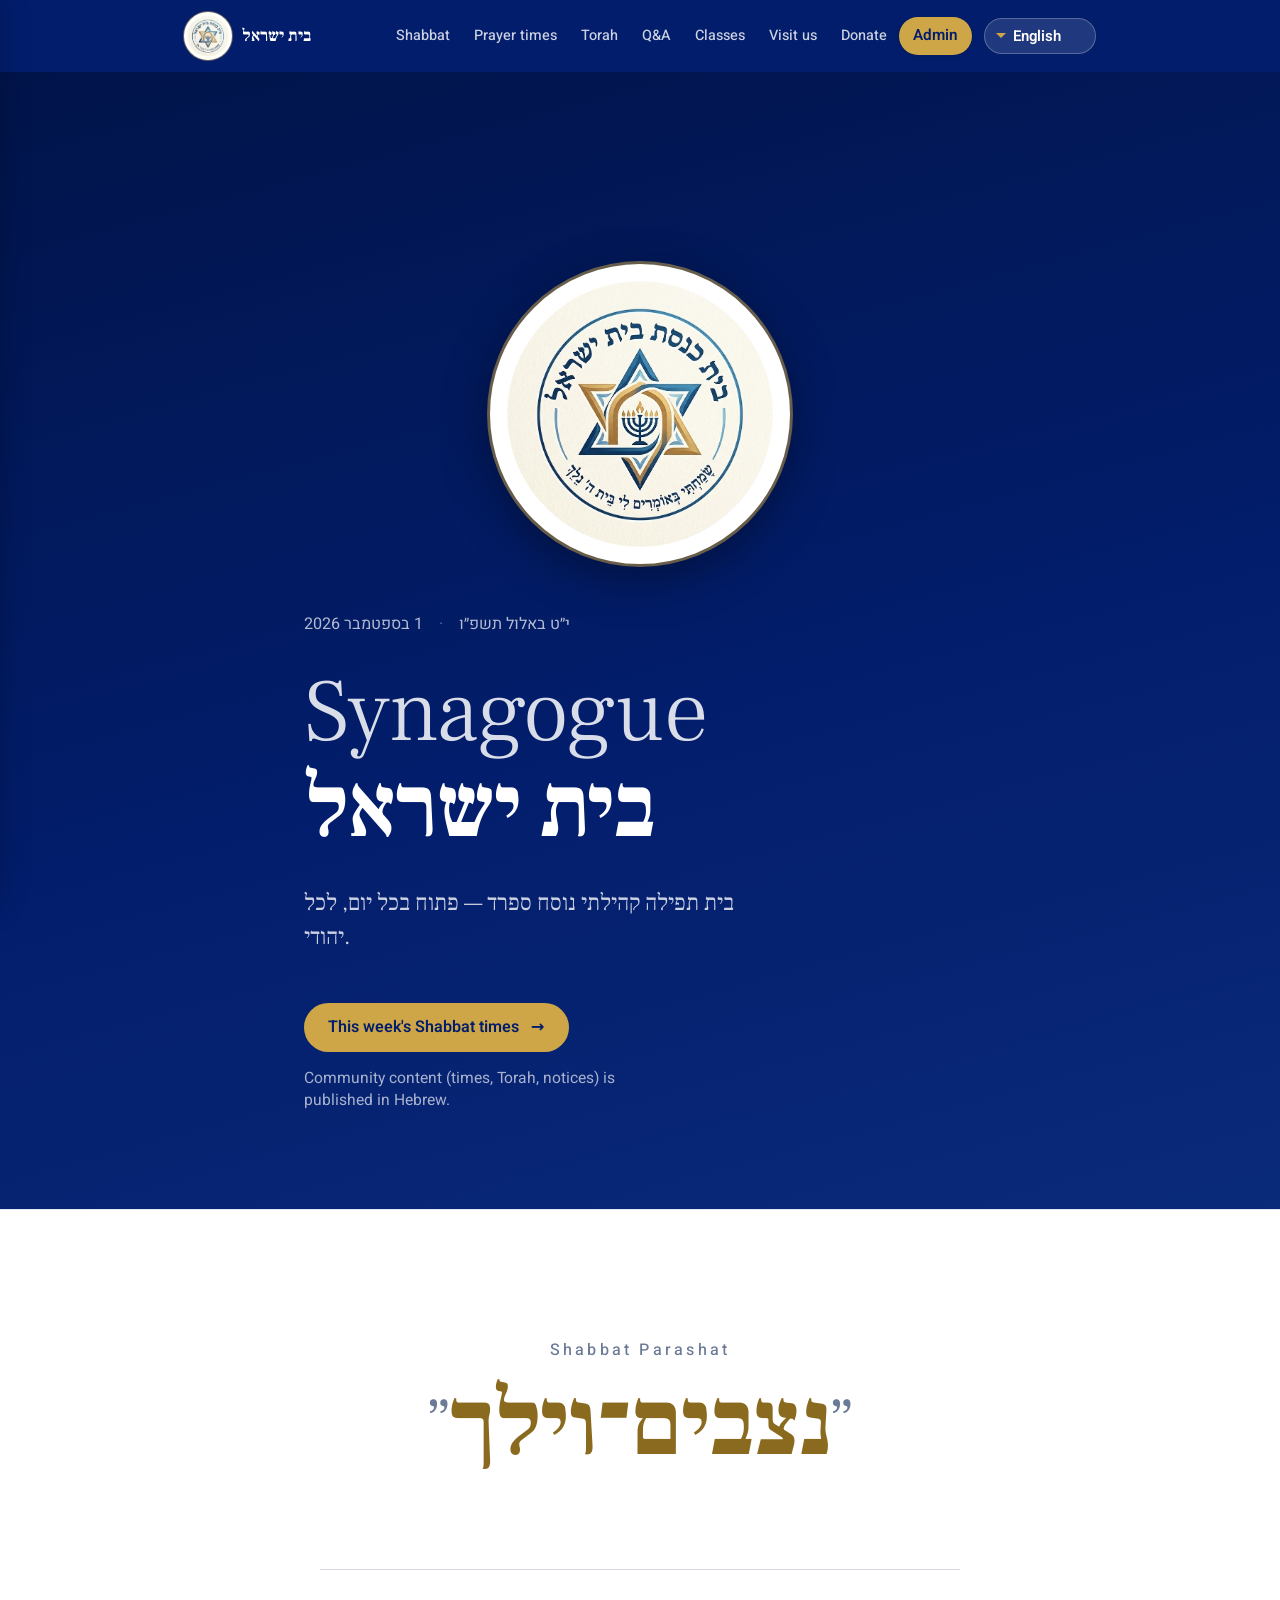
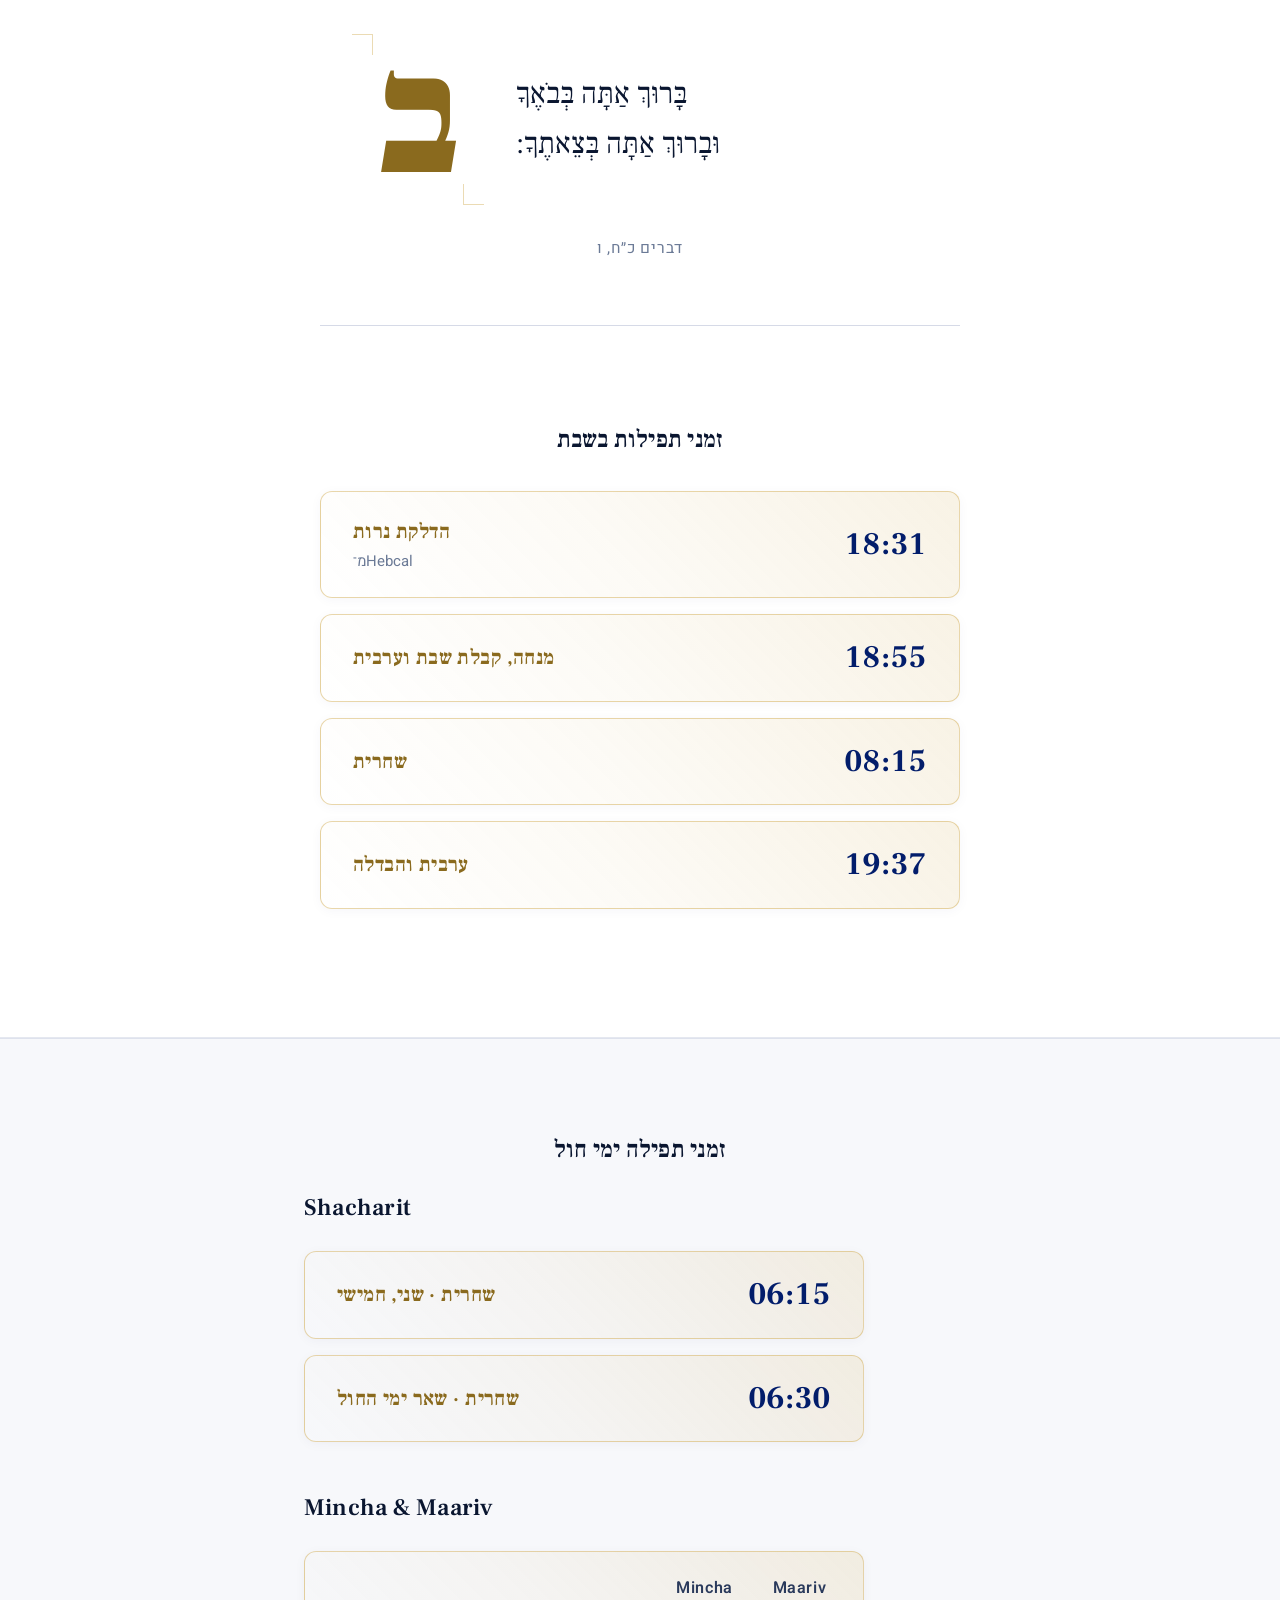
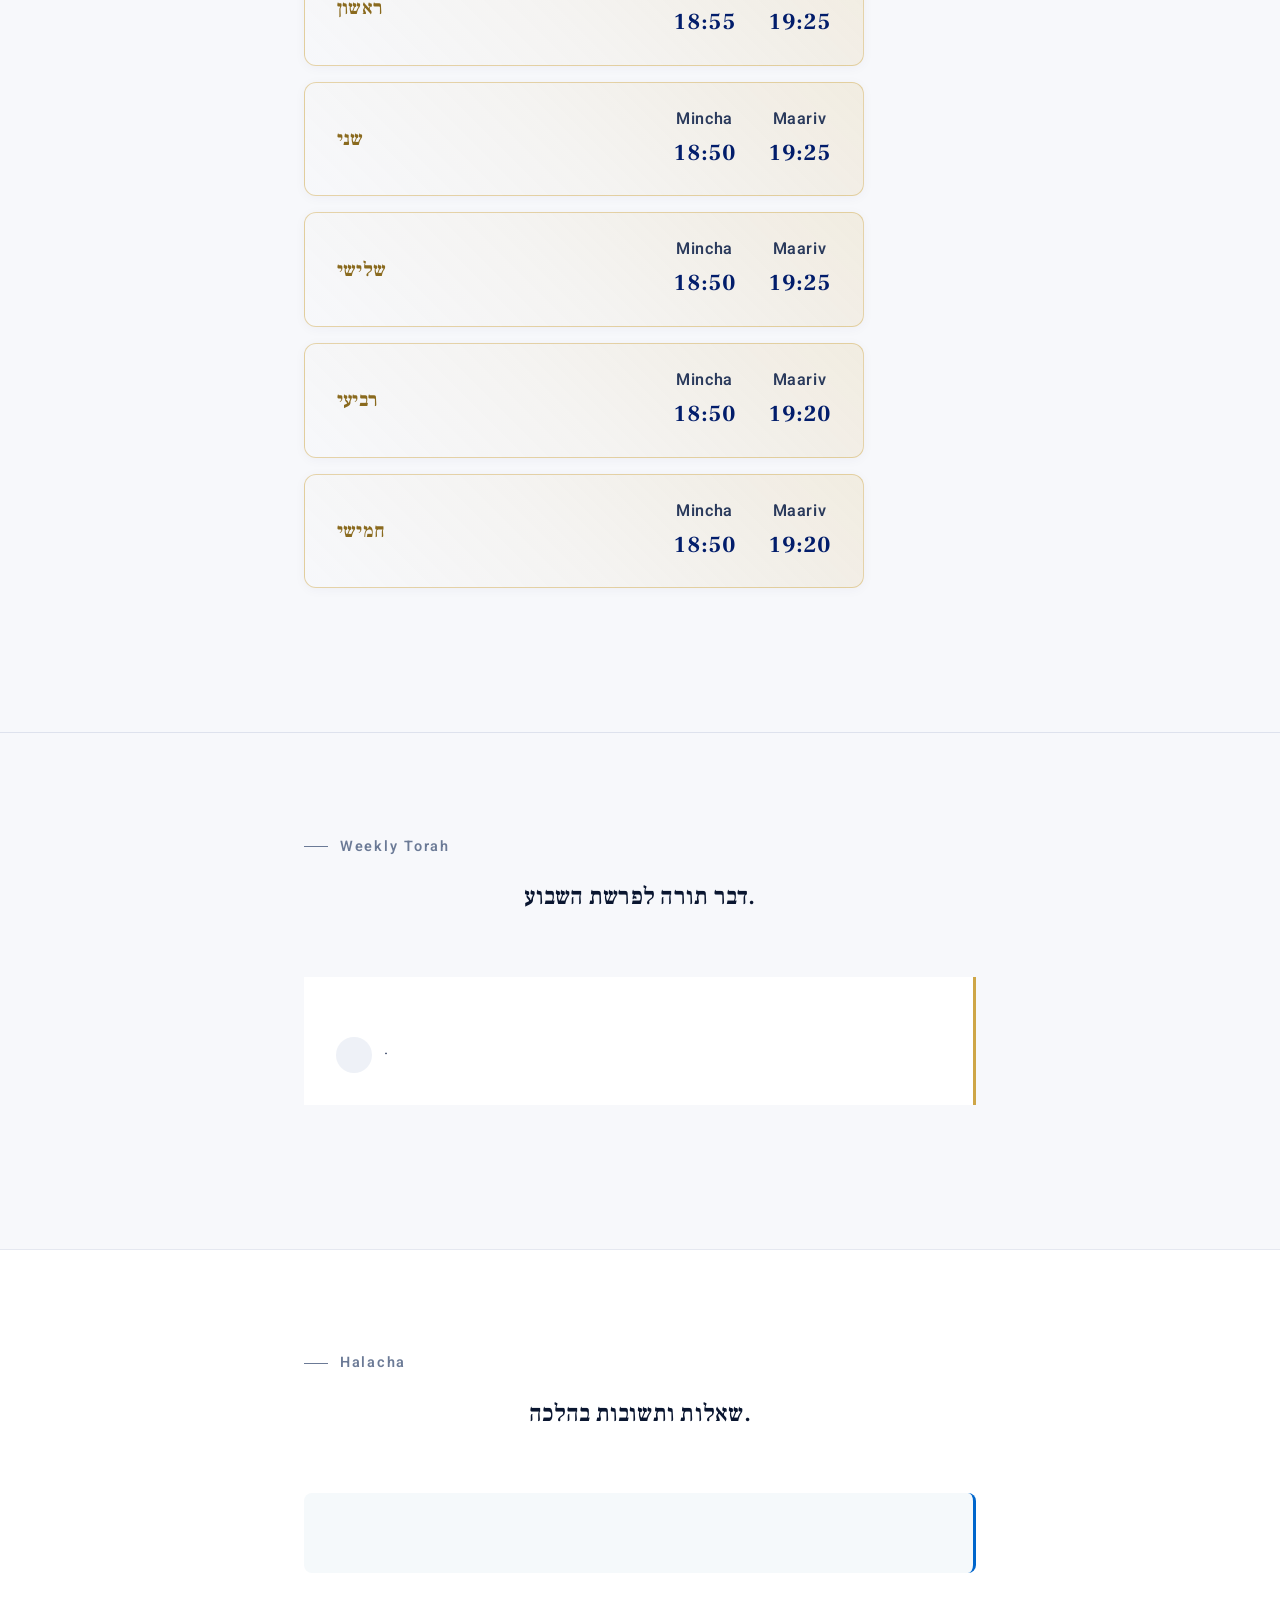
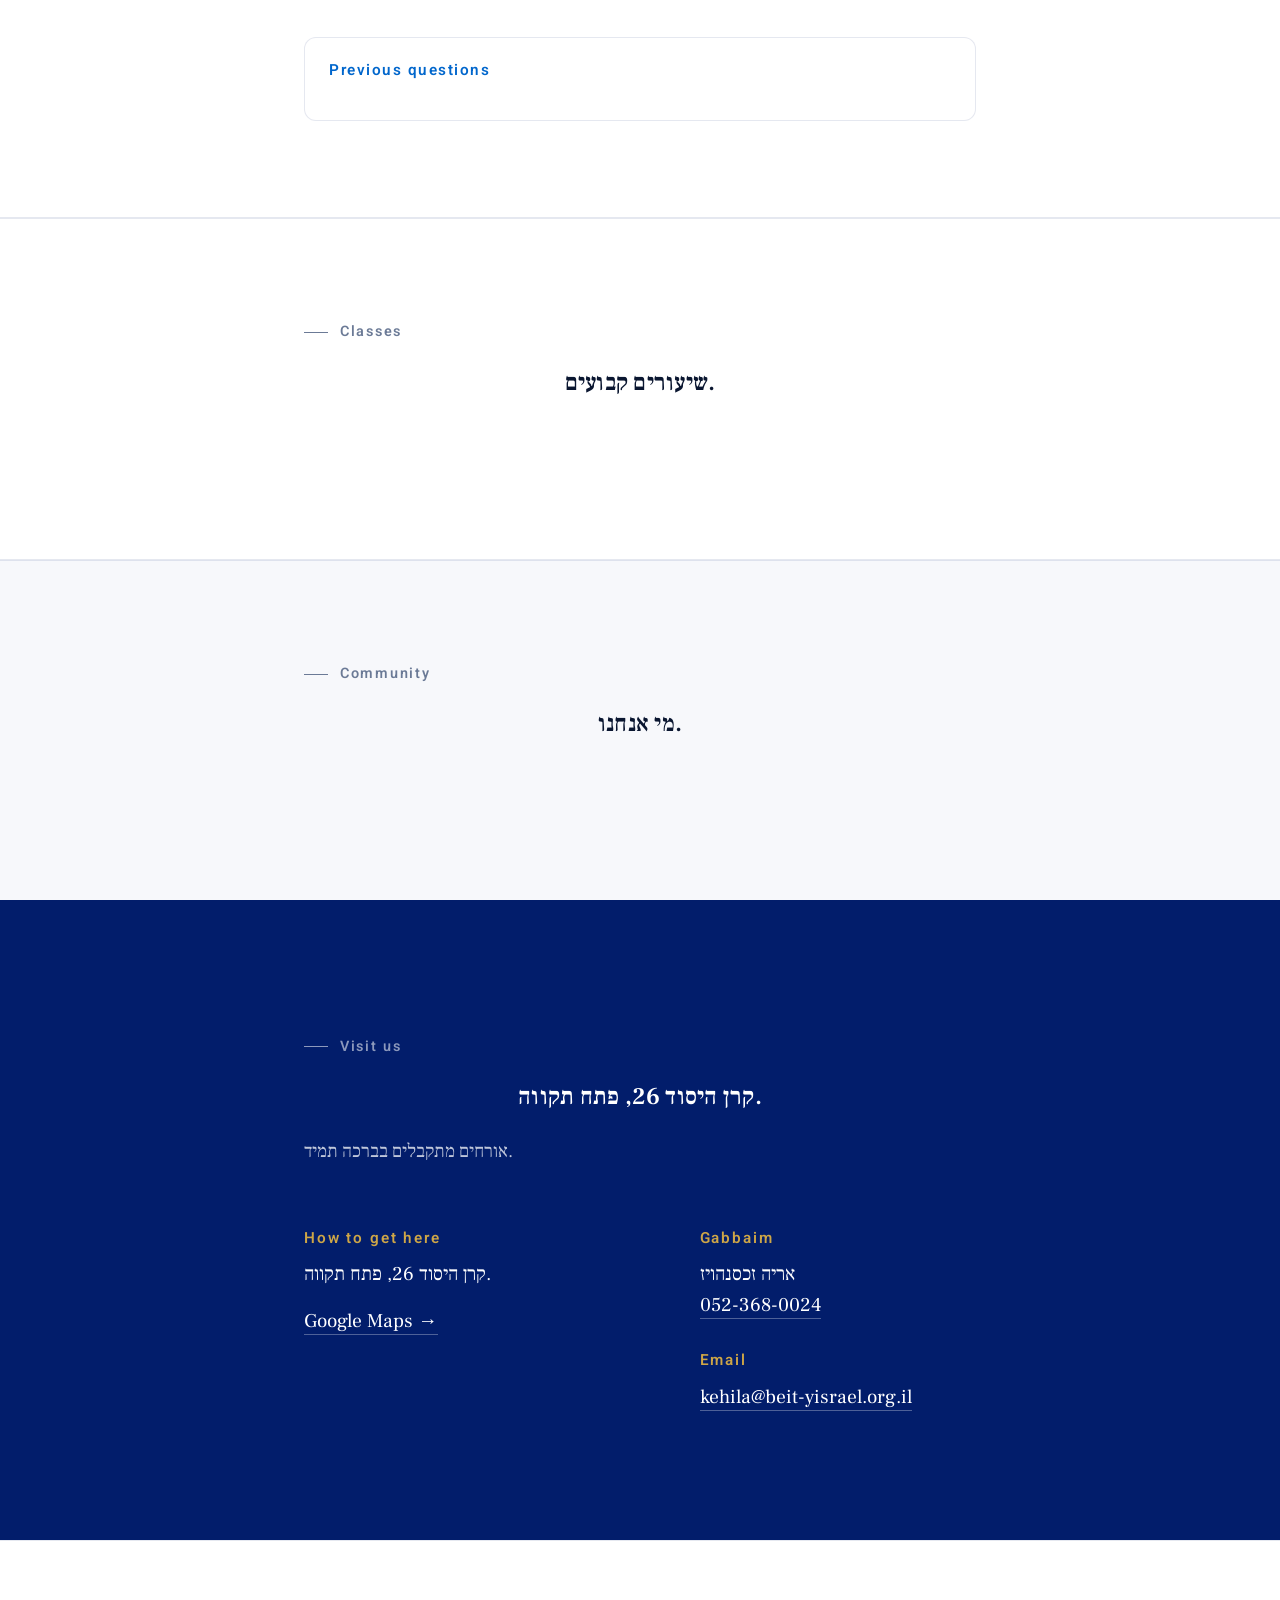
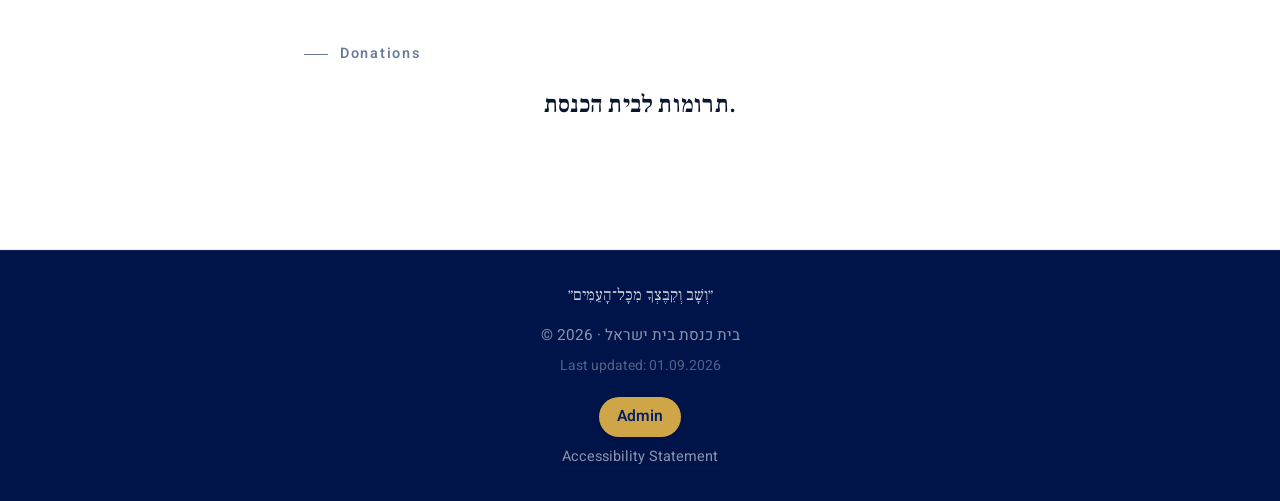
==== commit 7fe9d29d: "12" ====
--- a/index.html
+++ b/index.html
@@ -243,6 +243,7 @@
       <p class="footer__admin-wrap">
         <a href="admin.html" class="admin-btn admin-btn--footer" data-i18n="admin_link">ניהול</a>
       </p>
+      <p style="margin-top:8px;"><a href="accessibility.html" data-i18n="accessibility_link" style="color:rgba(255,255,255,0.55);font-size:0.85rem;">הצהרת נגישות</a></p>
     </div>
   </footer>
   <template id="tpl-time-row"><div class="time-row" data-class="is_haftara:time-row--haftara"><div class="time-row__label"><span data-bind="label"></span><span class="note" data-bind="note"></span></div><div class="time-row__value" data-bind="value"></div></div></template>
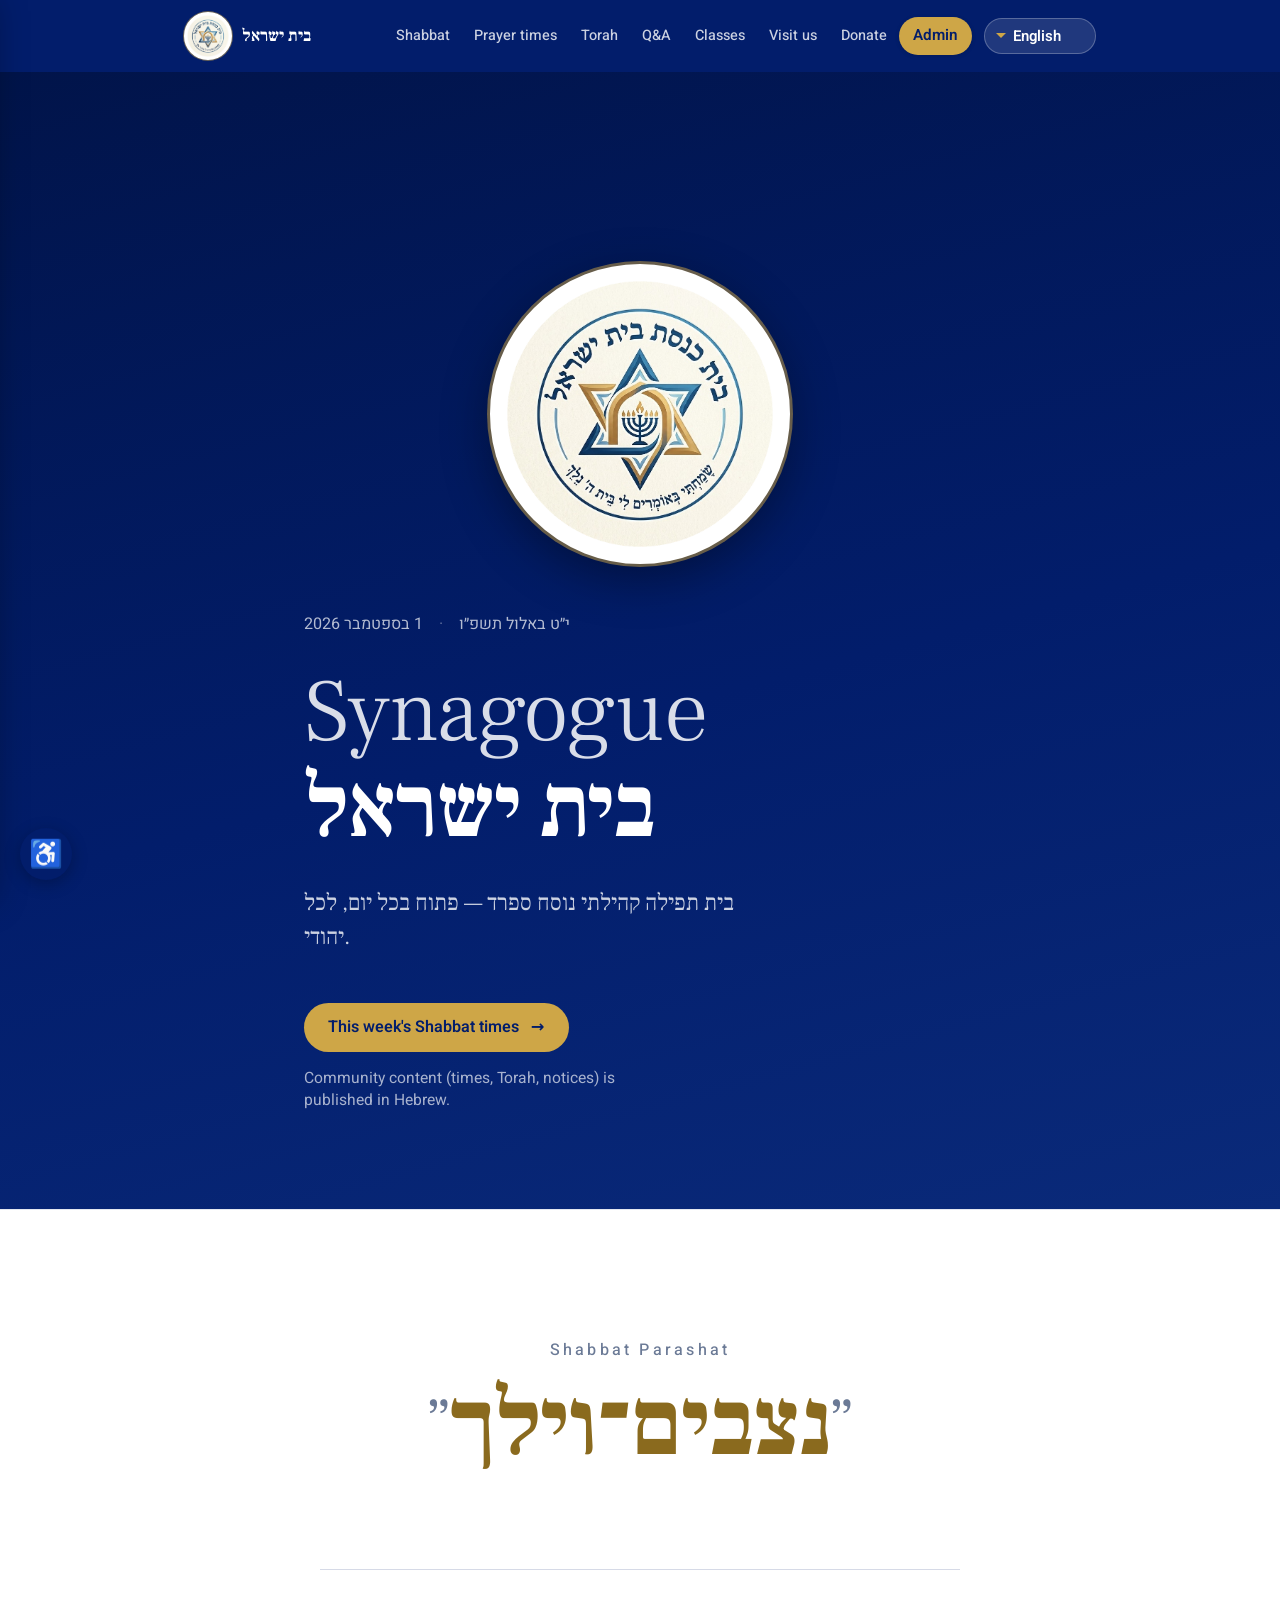
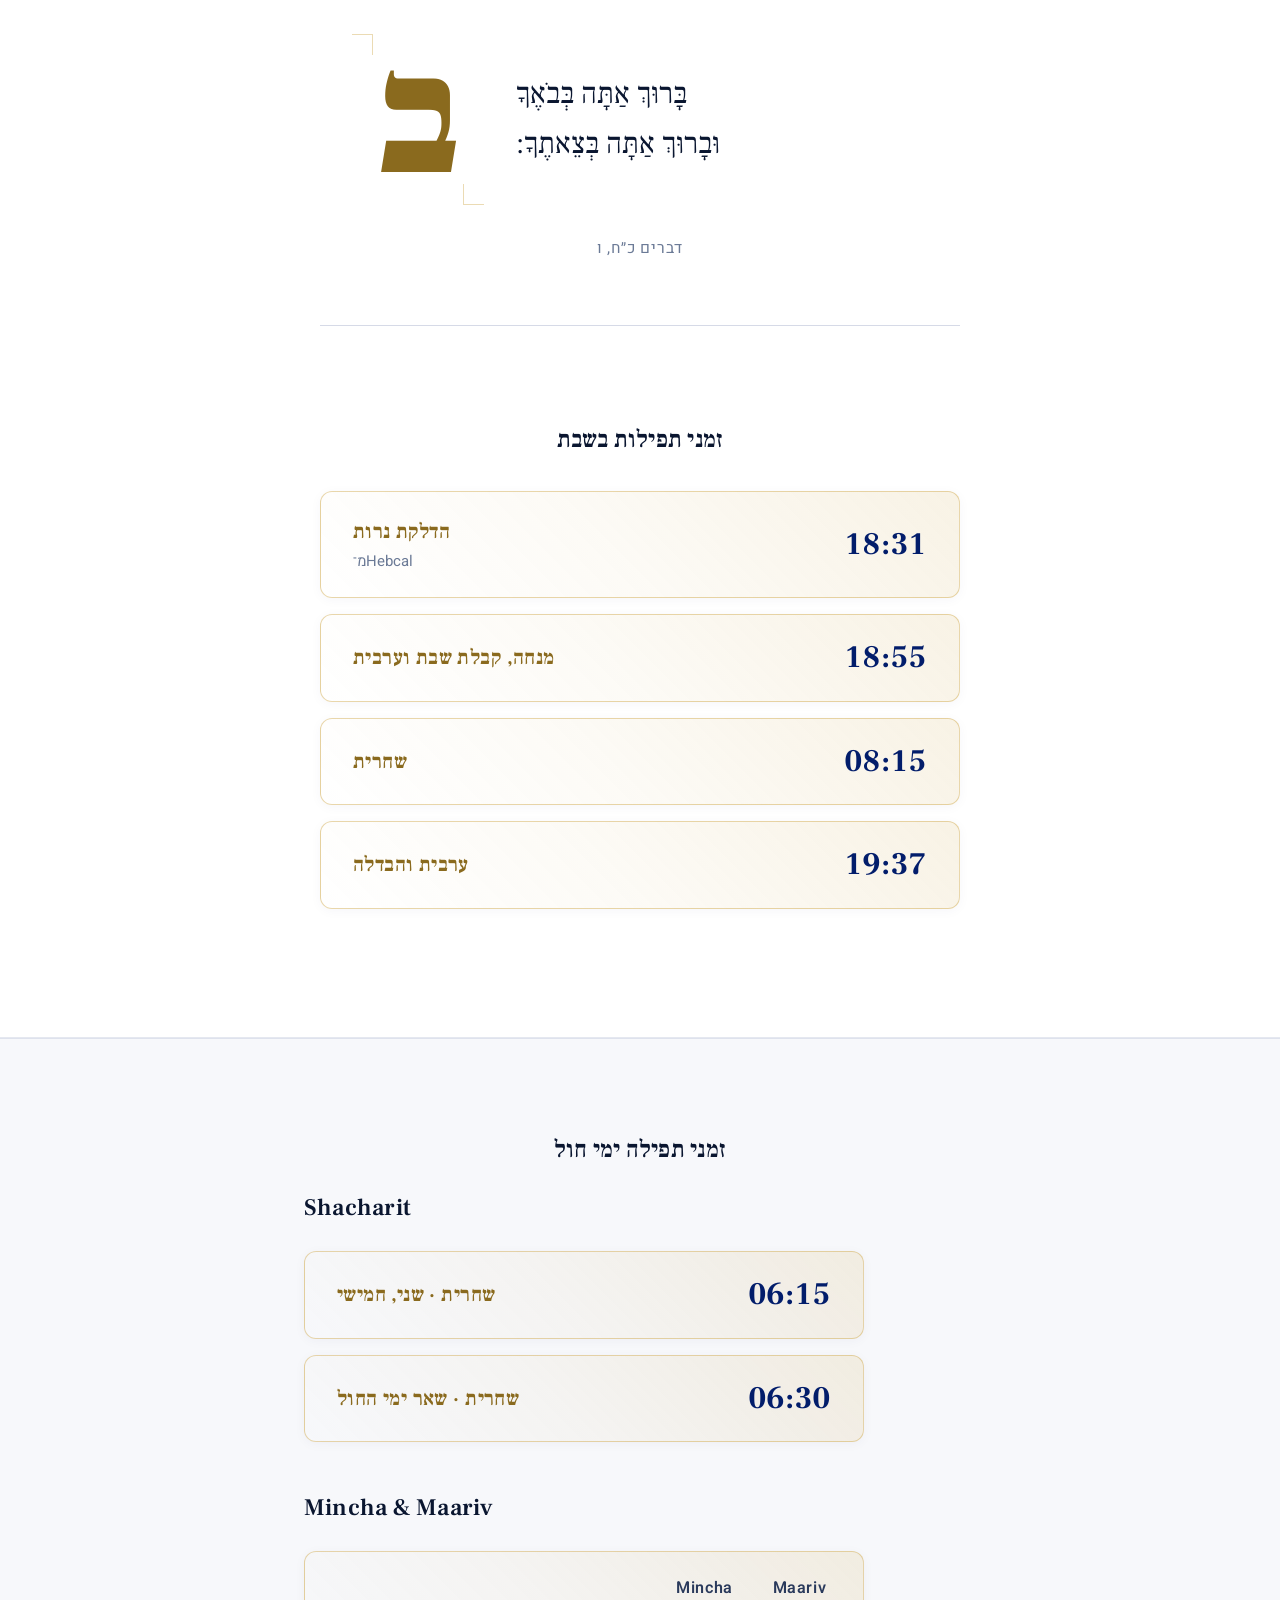
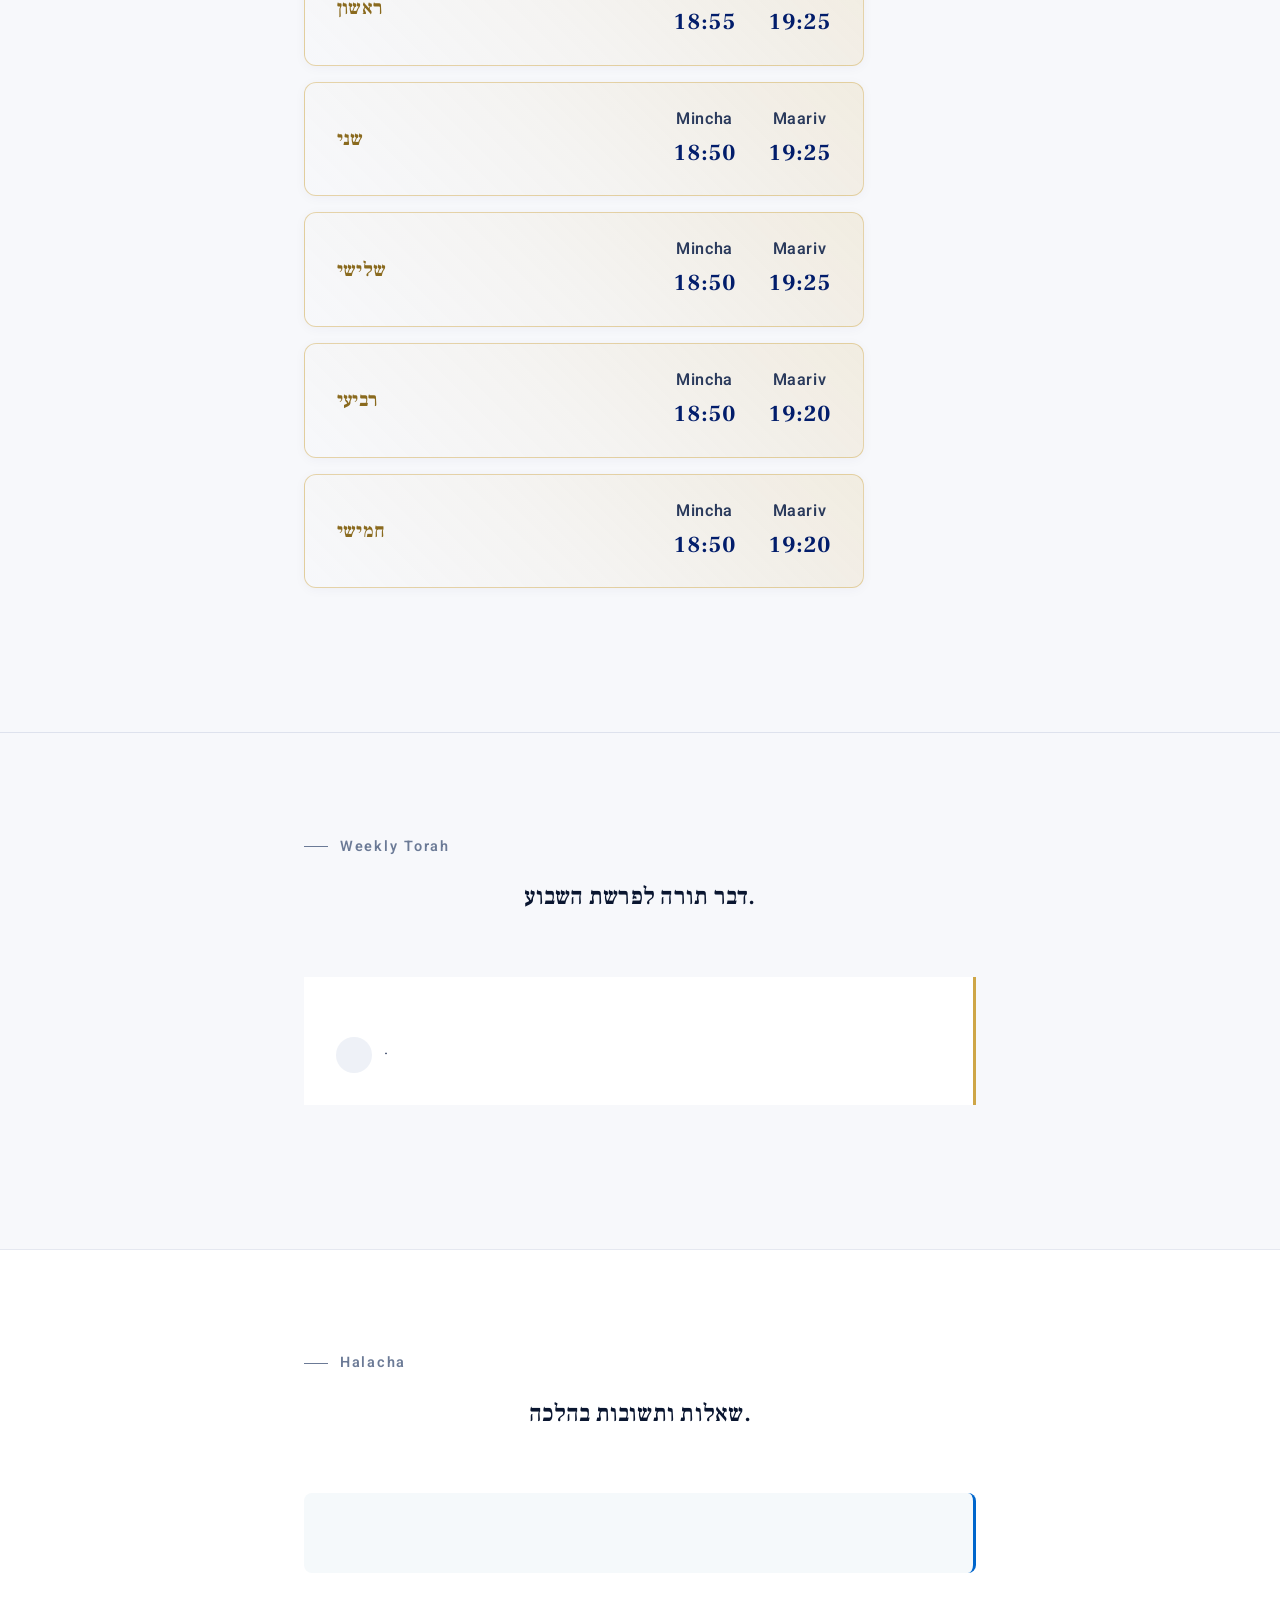
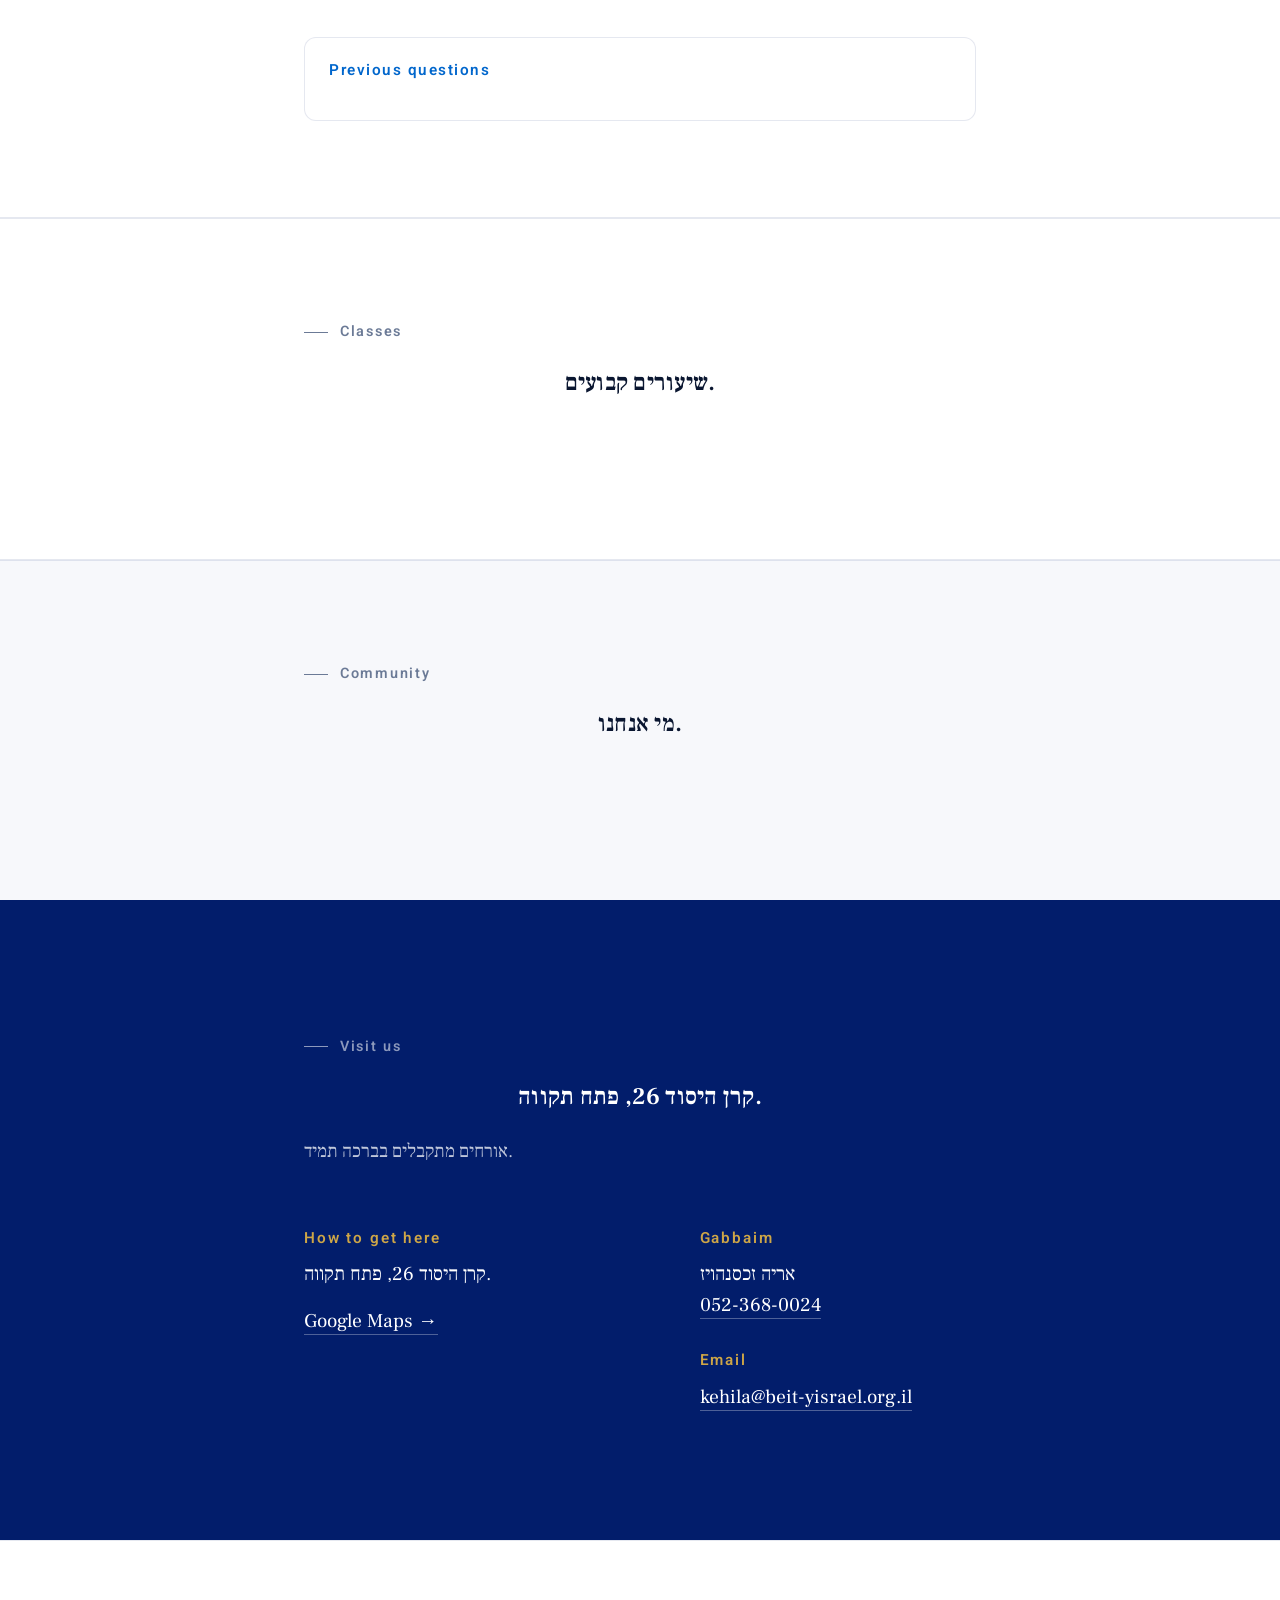
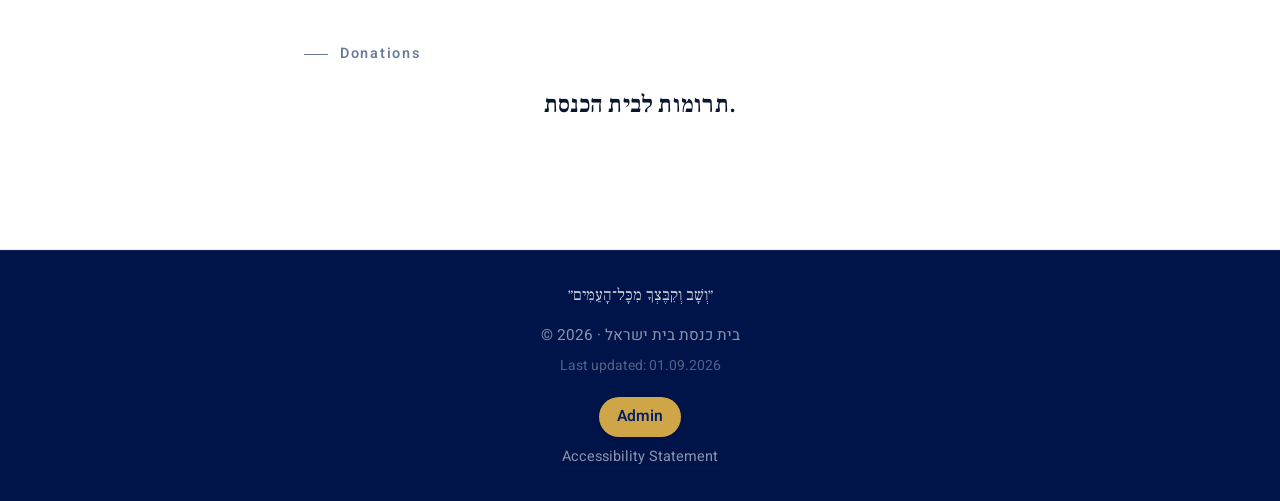
==== commit 014c25be: "1" ====
--- a/index.html
+++ b/index.html
@@ -255,5 +255,6 @@
   <template id="tpl-qa-item"><li><strong data-bind="question"></strong><div style="font-size:0.85rem;color:var(--ink-3);margin-top:4px" data-bind="date"></div></li></template>
   <script id="fallback-data" type="application/json">{"_updated_display":"01.09.2026","notice":"","site":{"name":"בית ישראל","short_name":"בית ישראל","tagline":"בית תפילה קהילתי נוסח ספרד — פתוח בכל יום, לכל יהודי.","skin":"navy-gold"},"date":{"hebrew":"י״ט באלול תשפ״ו","gregorian":"1 בספטמבר 2026"},"shabbat":{"parasha":"נצבים־וילך","times_heading":"זמני תפילות בשבת","petiha":{"initial":"ב","text":"בָּרוּךְ אַתָּה בְּבֹאֶךָ\nוּבָרוּךְ אַתָּה בְּצֵאתֶךָ׃","reference":"דברים כ״ח, ו"},"times":[{"label":"הדלקת נרות","value":"18:31","note":"מ־Hebcal"},{"label":"מנחה, קבלת שבת וערבית","value":"18:55"},{"label":"שחרית","value":"08:15"},{"label":"ערבית והבדלה","value":"19:37"}]},"weekday":{"title":"זמני תפילה ימי חול","subtitle":"","table":[{"day":"ראשון","mincha":"18:55","maariv":"19:25"},{"day":"שני","mincha":"18:50","maariv":"19:25"},{"day":"שלישי","mincha":"18:50","maariv":"19:25"},{"day":"רביעי","mincha":"18:50","maariv":"19:20"},{"day":"חמישי","mincha":"18:50","maariv":"19:20"}],"shacharit":[{"label":"שחרית · שני, חמישי","value":"06:15"},{"label":"שחרית · שאר ימי החול","value":"06:30"}],"note":""},"torah":{"title":"דבר תורה לפרשת השבוע.","subtitle":"","featured":{"date":"","title":"","excerpt":"","author":"","author_role":"","author_initial":""},"archive":[]},"qa":{"title":"שאלות ותשובות בהלכה.","subtitle":"","featured":{"date":"","question":"","answer":"","source":""},"archive":[]},"classes_section":{"title":"שיעורים קבועים.","subtitle":""},"classes":[],"community":{"title":"מי אנחנו.","intro":"","pillars":[]},"contact":{"address":"קרן היסוד 26, פתח תקווה.","welcome":"אורחים מתקבלים בברכה תמיד.","directions":"קרן היסוד 26, פתח תקווה.","map_url":"https://www.google.com/maps/search/?api=1&query=קרן+היסוד+26+פתח+תקווה","gabbaim":[{"name":"אריה זכסנהויז","phone":"0523680024","phone_display":"052-368-0024"}],"email":"kehila@beit-yisrael.org.il"},"footer":{"blessing":"״וְשָׁב וְקִבֶּצְךָ מִכָּל־הָעַמִּים״","copyright":"© 2026 · בית כנסת בית ישראל"},"donations":{"enabled":true,"title":"תרומות לבית הכנסת.","subtitle":"","bank_name":"","branch":"","account":"","account_name":"","iban":"","bit_phone":"","paybox":"","note":""}}</script>
   <script src="app.js"></script>
+  <script src="a11y-widget.js"></script>
 </body>
 </html>
--- a/styles.css
+++ b/styles.css
@@ -360,3 +360,44 @@
   .topbar, .hero__cta, .visit, .footer, .notice, .drawer, .drawer-overlay, .menu-btn, .lang-select, .admin-btn { display: none !important; }
 }
 @media (prefers-reduced-motion: reduce) { * { transition: none !important; scroll-behavior: auto !important; } }
+
+.a11y-toggle {
+  position: fixed; bottom: 20px; left: 20px; z-index: 500;
+  width: 52px; height: 52px; border-radius: 50%; border: none;
+  background: var(--navy); color: #fff; font-size: 1.6rem; line-height: 1; cursor: pointer;
+  display: flex; align-items: center; justify-content: center;
+  box-shadow: 0 4px 16px rgba(0,0,0,0.25);
+}
+.a11y-toggle:hover { background: var(--navy-deep); }
+.a11y-toggle:focus-visible { outline: 3px solid var(--accent); outline-offset: 2px; }
+.a11y-panel {
+  position: fixed; bottom: 82px; left: 20px; z-index: 500;
+  background: var(--bg-elev); border: 1px solid var(--divider); border-radius: 12px;
+  padding: var(--s-4); width: min(280px, calc(100vw - 40px));
+  box-shadow: 0 8px 32px rgba(0,0,0,0.2);
+  font-family: var(--font-sans);
+}
+.a11y-panel[hidden] { display: none; }
+.a11y-panel h2 { font-family: var(--font-serif); font-weight: 600; font-size: 1.05rem; margin-bottom: var(--s-3); color: var(--ink); }
+.a11y-panel button.a11y-opt {
+  display: block; width: 100%;
+  padding: 10px 12px; margin-bottom: 6px; border: 1px solid var(--hairline); border-radius: 8px;
+  background: var(--bg); color: var(--ink); font-family: var(--font-sans); font-size: 0.92rem;
+  cursor: pointer; text-align: center;
+}
+.a11y-panel button.a11y-opt[aria-pressed="true"] { background: var(--accent); color: var(--navy); border-color: var(--accent); font-weight: 600; }
+.a11y-panel .a11y-reset { margin-top: 6px; color: var(--ink-3); background: none; border: none; text-decoration: underline; cursor: pointer; font-family: var(--font-sans); font-size: 0.85rem; width: 100%; text-align: center; }
+.a11y-panel .a11y-statement-link { display: block; text-align: center; margin-top: 10px; font-size: 0.85rem; }
+
+html.a11y-contrast body { background: #000 !important; color: #fff !important; }
+html.a11y-contrast .time-row, html.a11y-contrast .weekday__card, html.a11y-contrast .torah__featured,
+html.a11y-contrast .qa__featured, html.a11y-contrast .donate__card, html.a11y-contrast .torah__archive,
+html.a11y-contrast .qa__archive, html.a11y-contrast .a11y-panel {
+  background: #111 !important; border-color: #fff !important; color: #fff !important;
+}
+html.a11y-contrast a { color: #ffd54a !important; }
+html.a11y-contrast .hero, html.a11y-contrast .topbar, html.a11y-contrast .visit, html.a11y-contrast .footer { background: #000 !important; }
+html.a11y-contrast .time-row__value, html.a11y-contrast .weekday__card-time .val { color: #fff !important; }
+html.a11y-grayscale { filter: grayscale(1); }
+html.a11y-underline a { text-decoration: underline !important; }
+html.a11y-reduce-motion * { transition: none !important; animation: none !important; scroll-behavior: auto !important; }
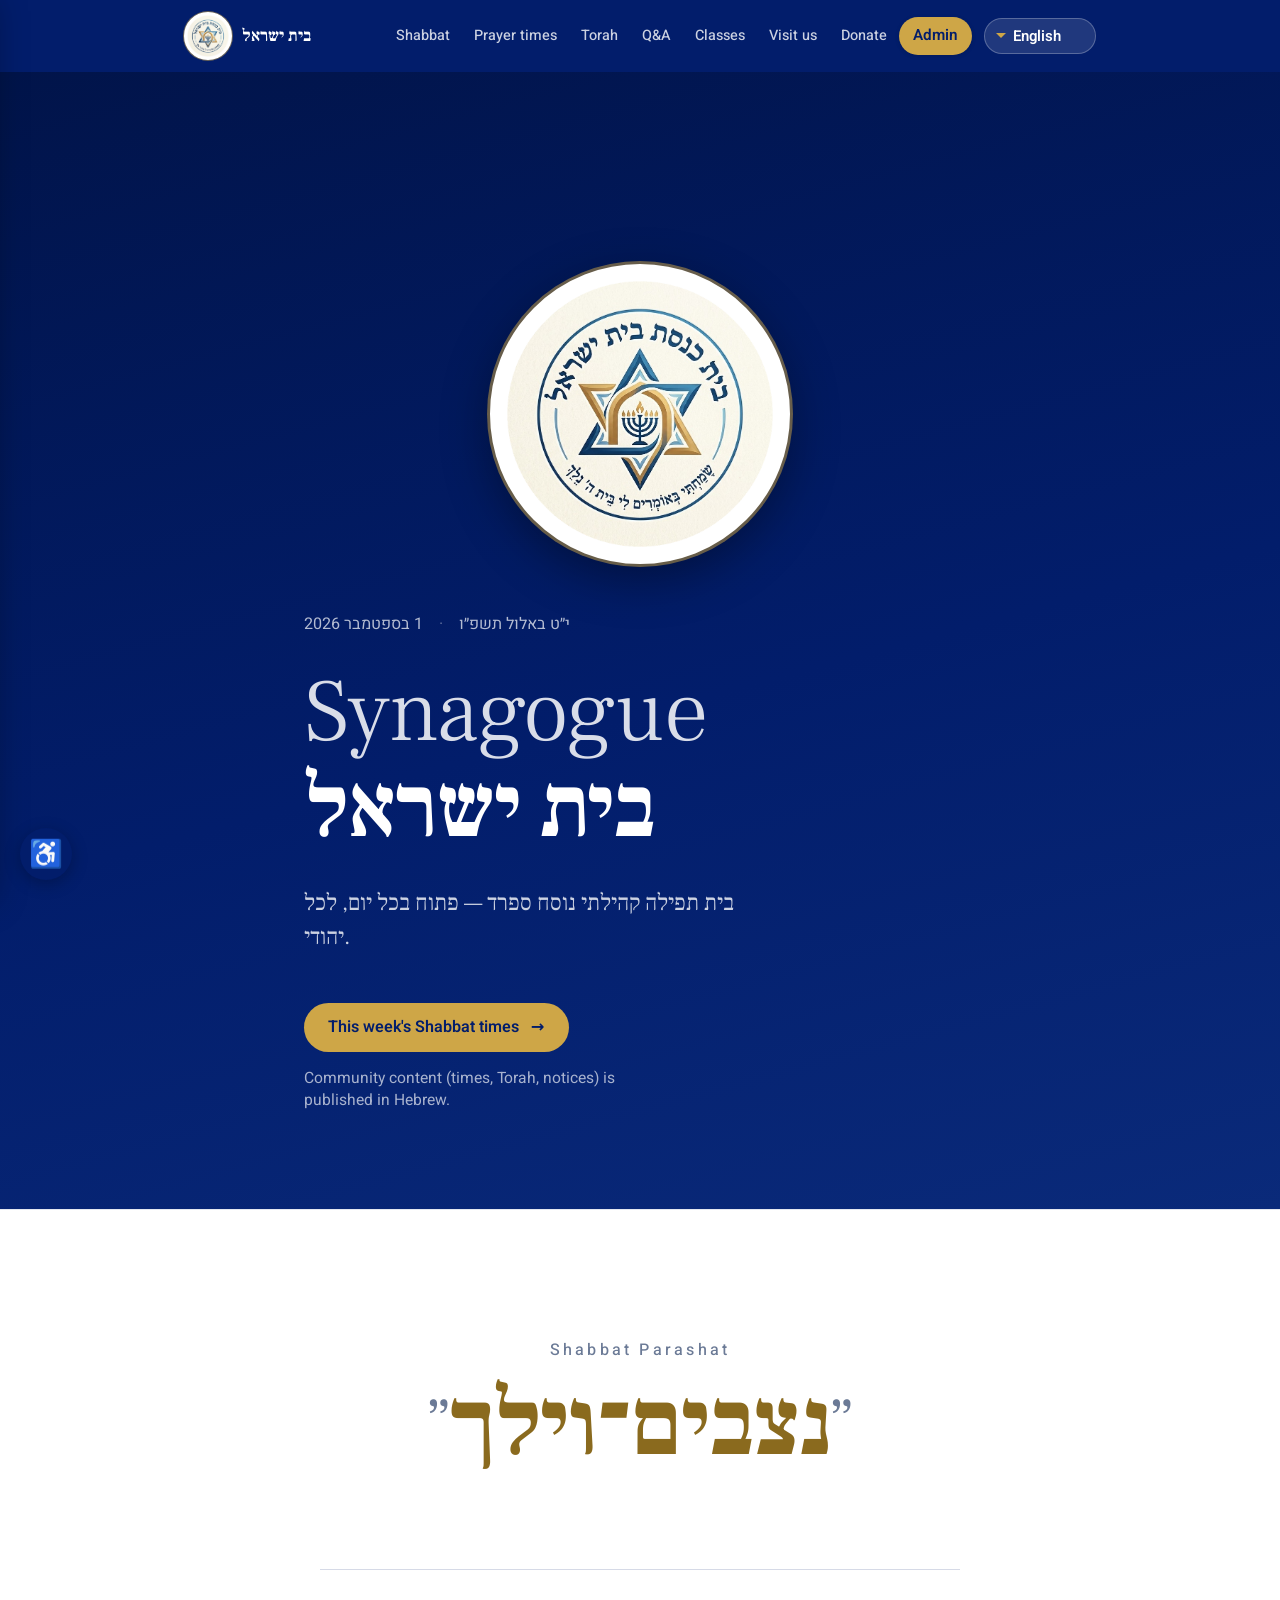
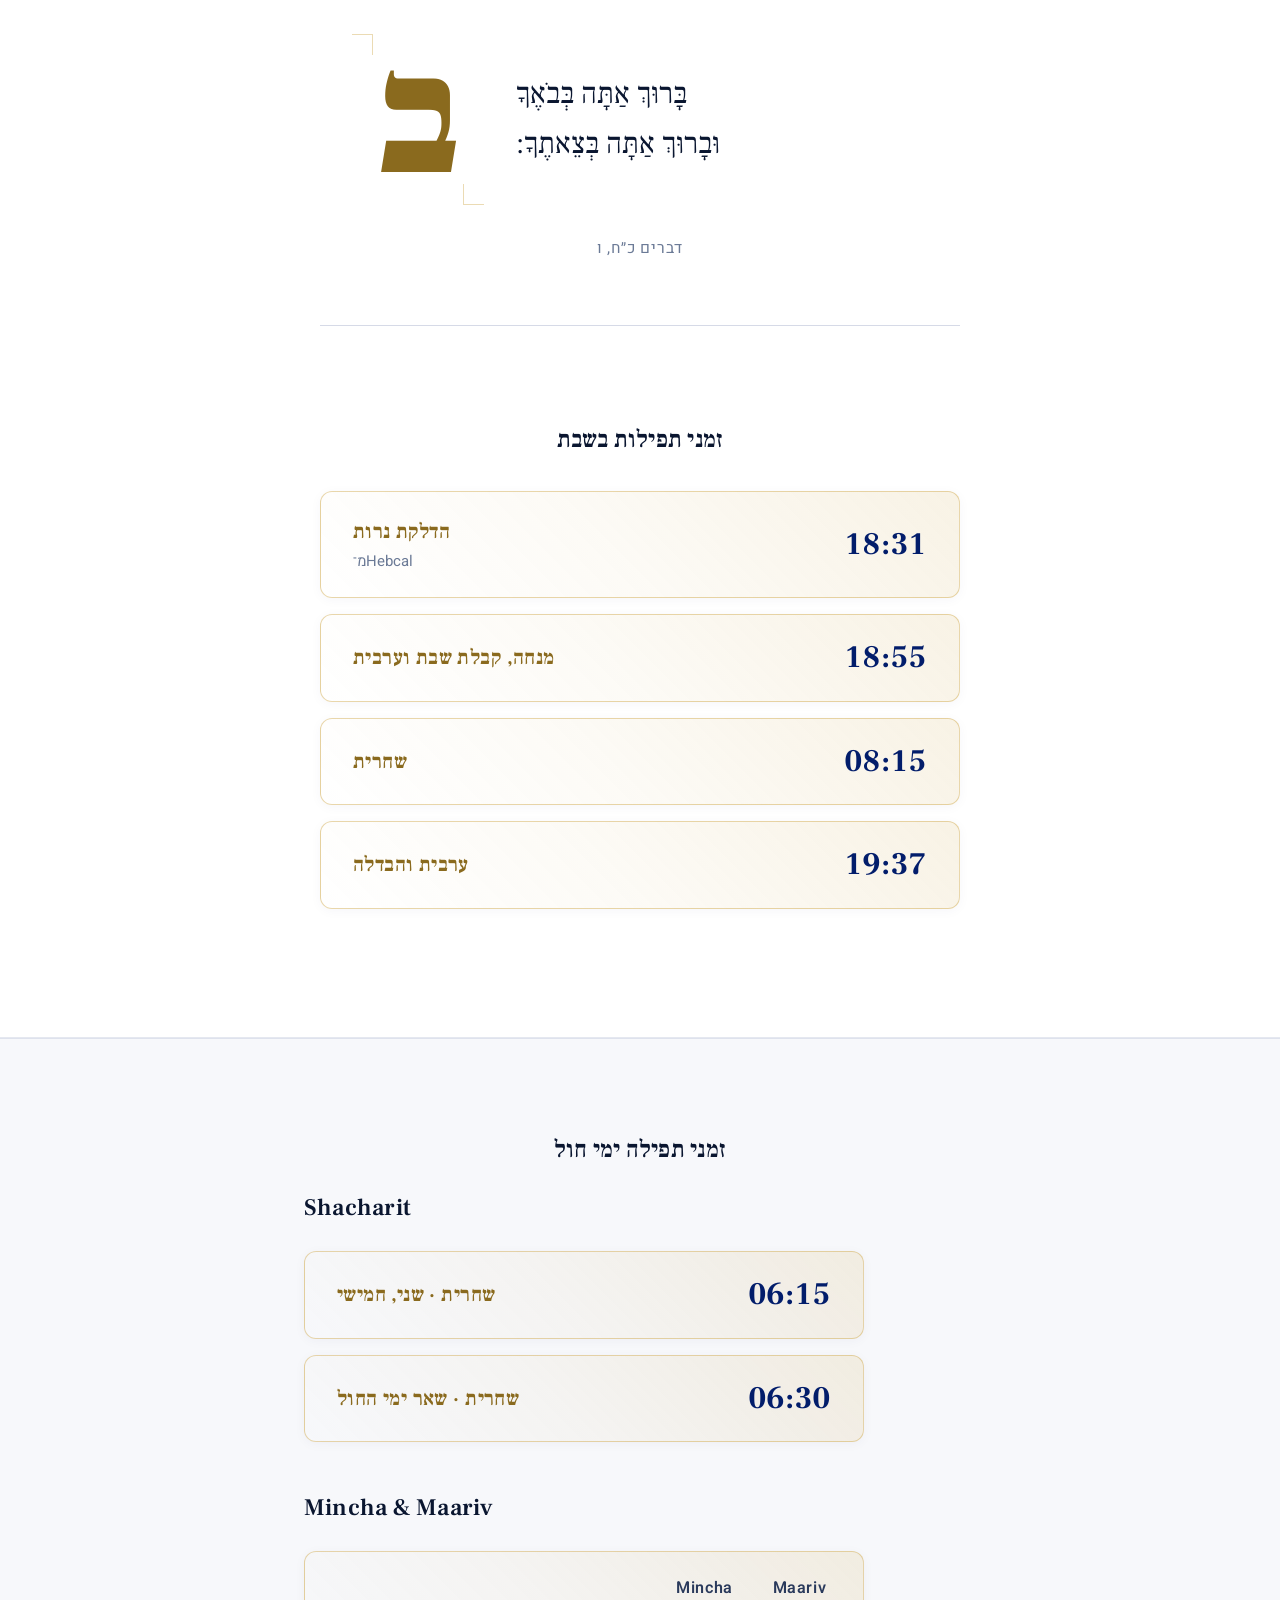
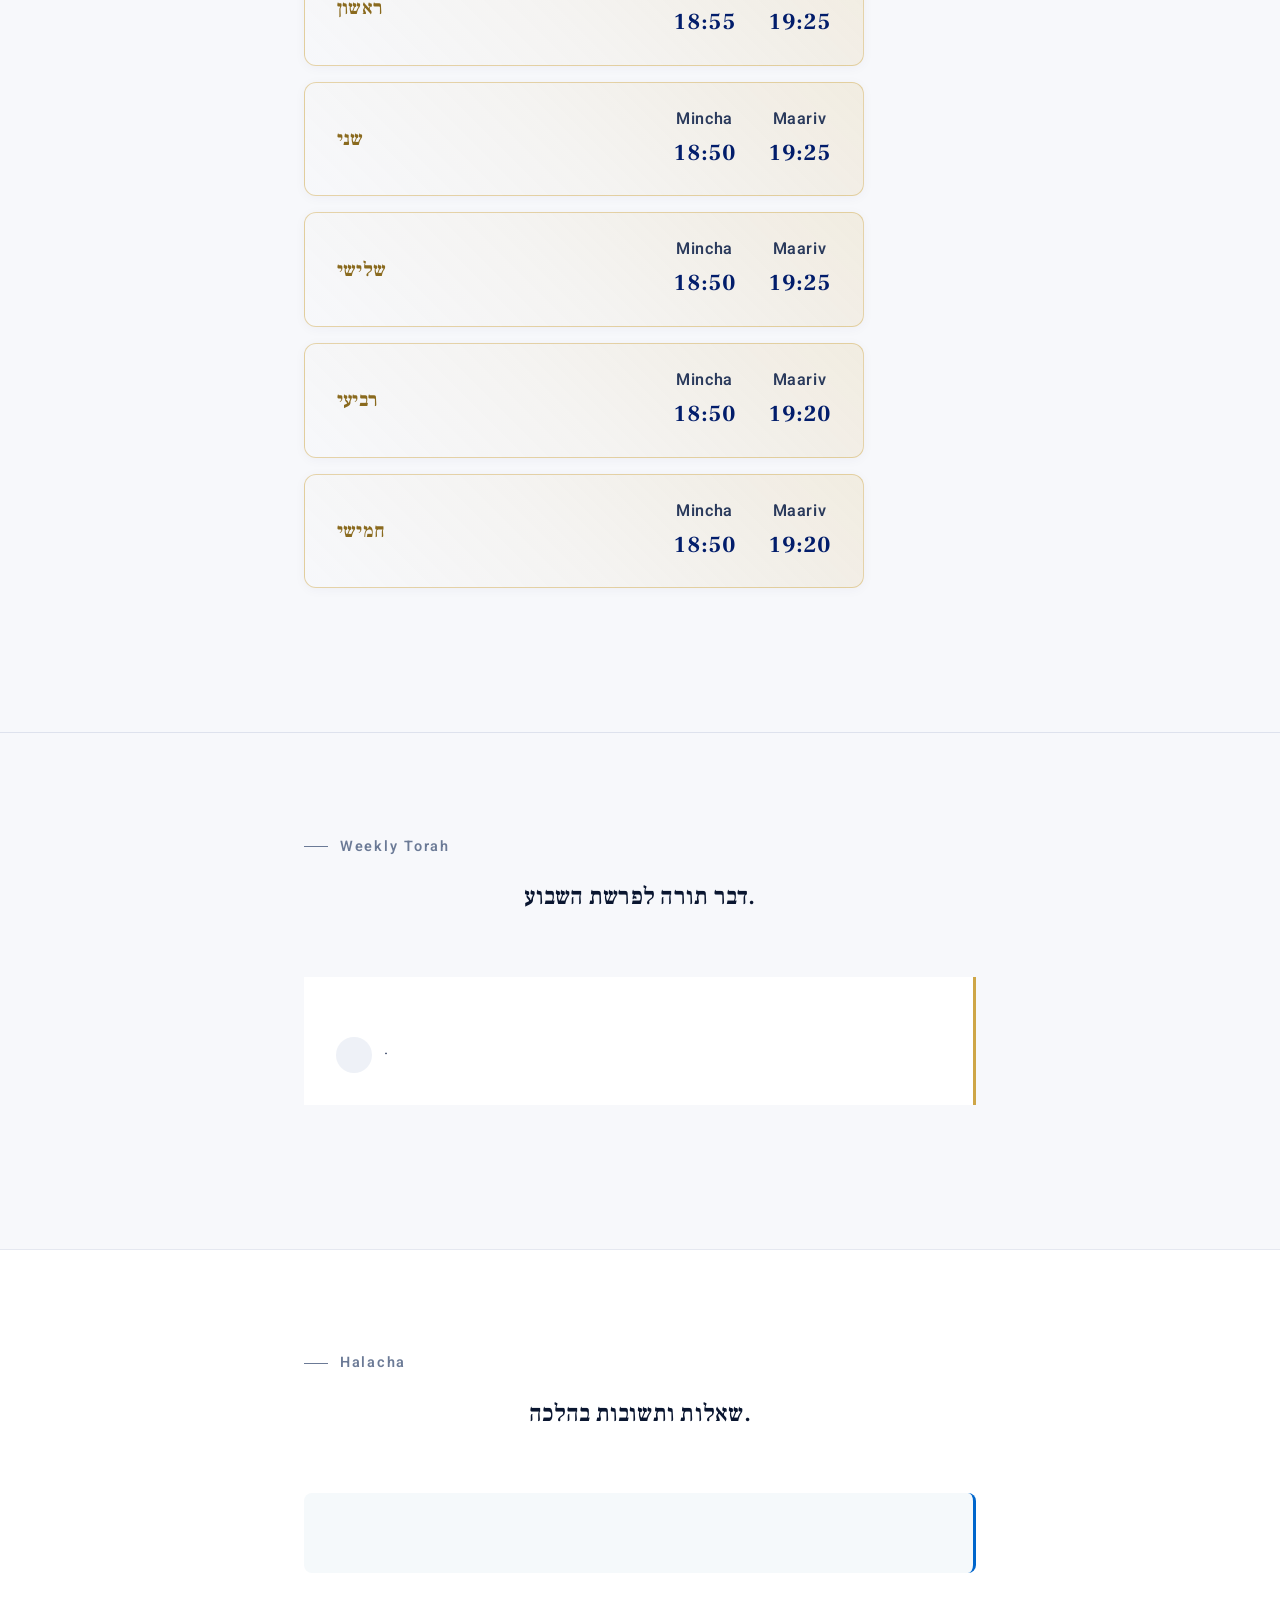
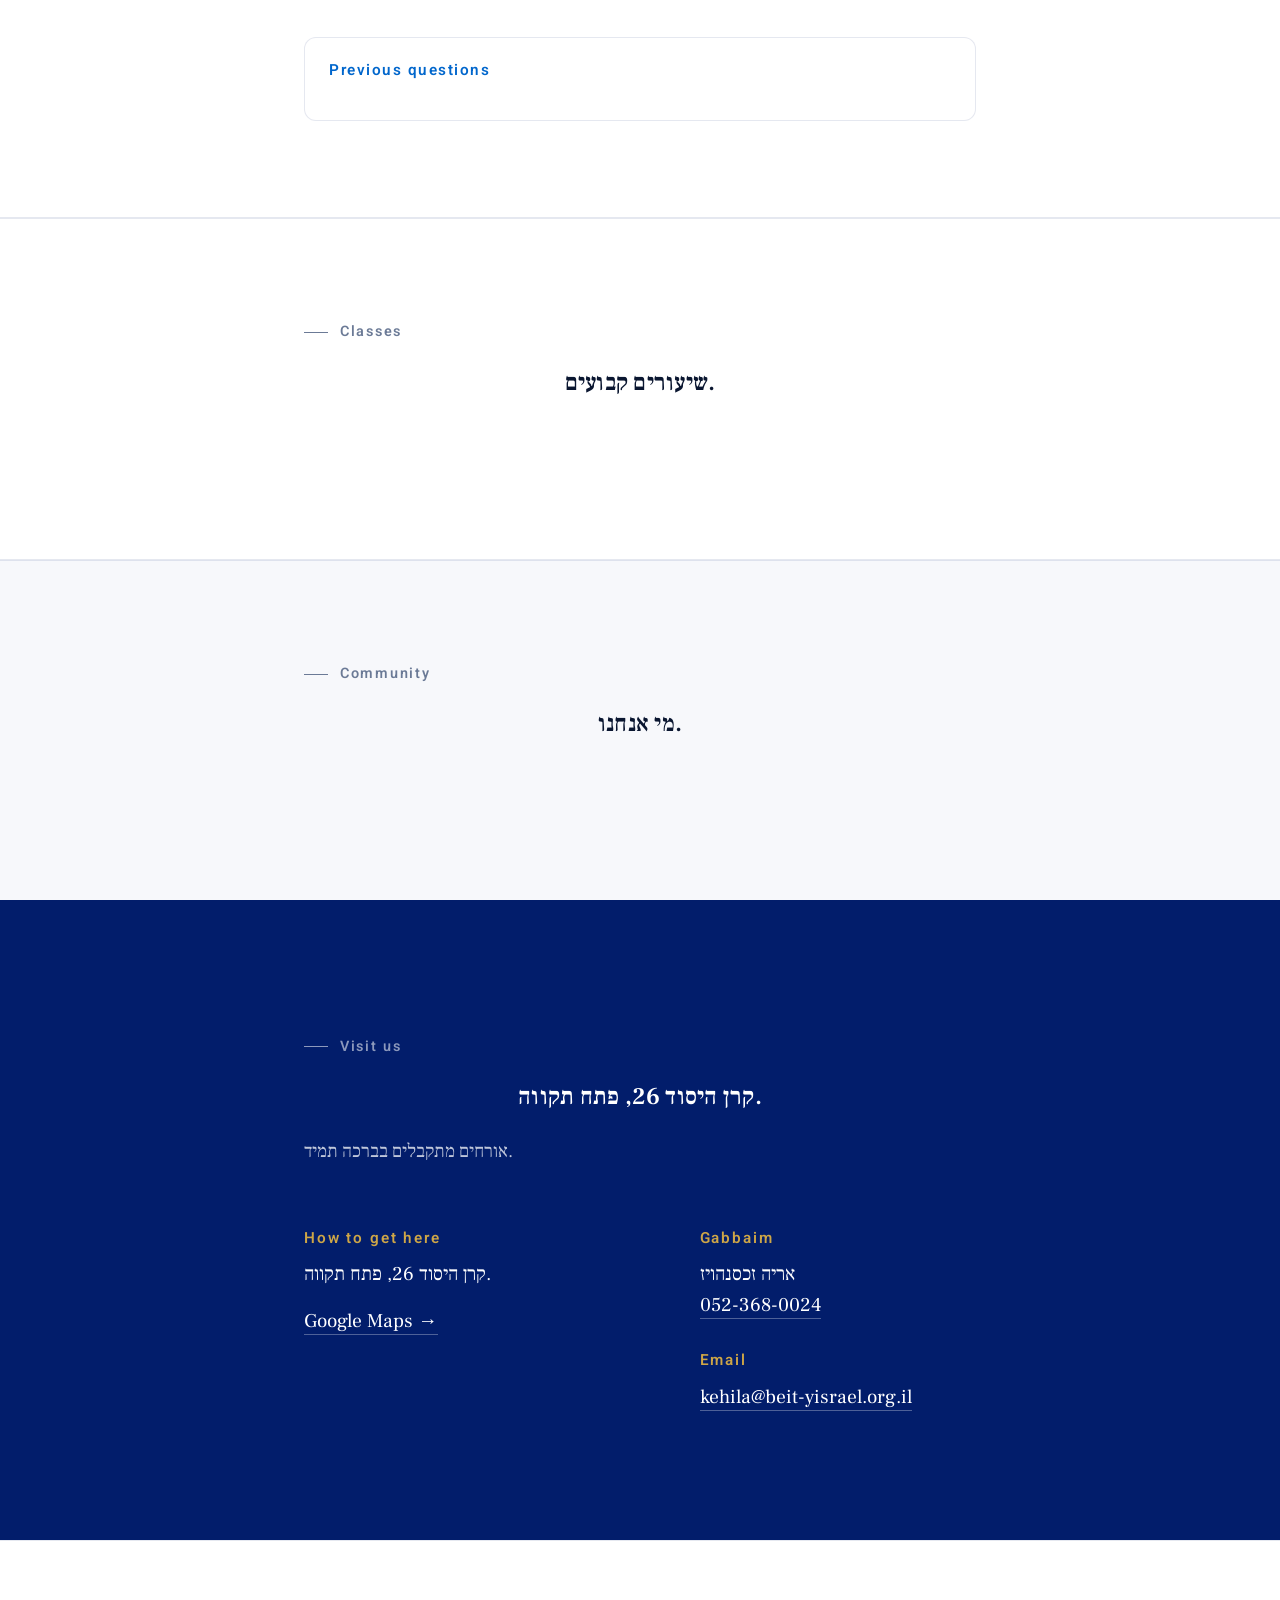
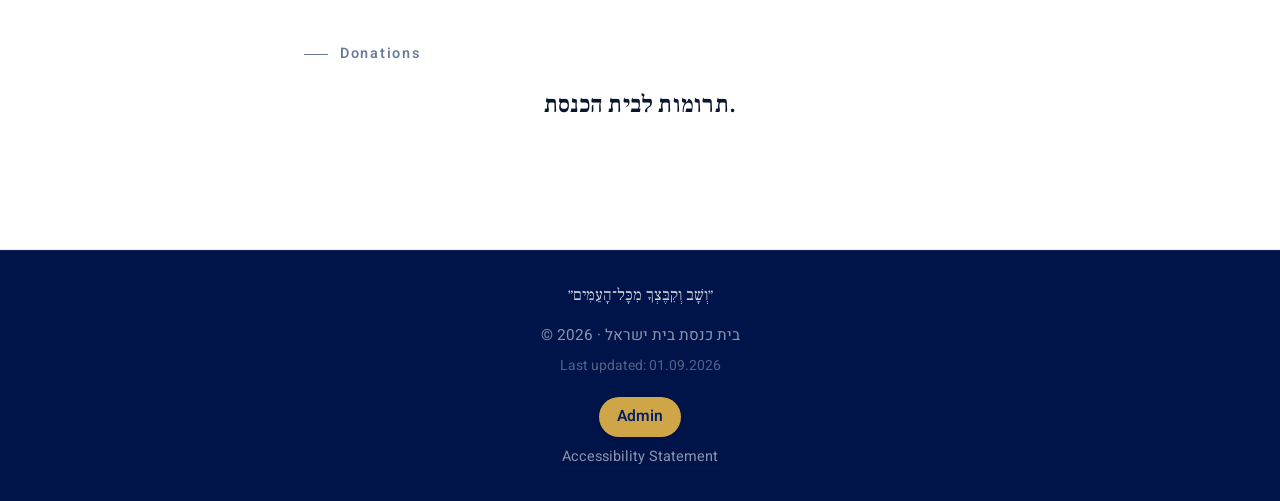
==== commit dbc1c701: "2" ====
--- a/index.html
+++ b/index.html
@@ -256,5 +256,6 @@
   <script id="fallback-data" type="application/json">{"_updated_display":"01.09.2026","notice":"","site":{"name":"בית ישראל","short_name":"בית ישראל","tagline":"בית תפילה קהילתי נוסח ספרד — פתוח בכל יום, לכל יהודי.","skin":"navy-gold"},"date":{"hebrew":"י״ט באלול תשפ״ו","gregorian":"1 בספטמבר 2026"},"shabbat":{"parasha":"נצבים־וילך","times_heading":"זמני תפילות בשבת","petiha":{"initial":"ב","text":"בָּרוּךְ אַתָּה בְּבֹאֶךָ\nוּבָרוּךְ אַתָּה בְּצֵאתֶךָ׃","reference":"דברים כ״ח, ו"},"times":[{"label":"הדלקת נרות","value":"18:31","note":"מ־Hebcal"},{"label":"מנחה, קבלת שבת וערבית","value":"18:55"},{"label":"שחרית","value":"08:15"},{"label":"ערבית והבדלה","value":"19:37"}]},"weekday":{"title":"זמני תפילה ימי חול","subtitle":"","table":[{"day":"ראשון","mincha":"18:55","maariv":"19:25"},{"day":"שני","mincha":"18:50","maariv":"19:25"},{"day":"שלישי","mincha":"18:50","maariv":"19:25"},{"day":"רביעי","mincha":"18:50","maariv":"19:20"},{"day":"חמישי","mincha":"18:50","maariv":"19:20"}],"shacharit":[{"label":"שחרית · שני, חמישי","value":"06:15"},{"label":"שחרית · שאר ימי החול","value":"06:30"}],"note":""},"torah":{"title":"דבר תורה לפרשת השבוע.","subtitle":"","featured":{"date":"","title":"","excerpt":"","author":"","author_role":"","author_initial":""},"archive":[]},"qa":{"title":"שאלות ותשובות בהלכה.","subtitle":"","featured":{"date":"","question":"","answer":"","source":""},"archive":[]},"classes_section":{"title":"שיעורים קבועים.","subtitle":""},"classes":[],"community":{"title":"מי אנחנו.","intro":"","pillars":[]},"contact":{"address":"קרן היסוד 26, פתח תקווה.","welcome":"אורחים מתקבלים בברכה תמיד.","directions":"קרן היסוד 26, פתח תקווה.","map_url":"https://www.google.com/maps/search/?api=1&query=קרן+היסוד+26+פתח+תקווה","gabbaim":[{"name":"אריה זכסנהויז","phone":"0523680024","phone_display":"052-368-0024"}],"email":"kehila@beit-yisrael.org.il"},"footer":{"blessing":"״וְשָׁב וְקִבֶּצְךָ מִכָּל־הָעַמִּים״","copyright":"© 2026 · בית כנסת בית ישראל"},"donations":{"enabled":true,"title":"תרומות לבית הכנסת.","subtitle":"","bank_name":"","branch":"","account":"","account_name":"","iban":"","bit_phone":"","paybox":"","note":""}}</script>
   <script src="app.js"></script>
   <script src="a11y-widget.js"></script>
+  <script src="reveal.js"></script>
 </body>
 </html>
--- a/styles.css
+++ b/styles.css
@@ -361,6 +361,9 @@
 }
 @media (prefers-reduced-motion: reduce) { * { transition: none !important; scroll-behavior: auto !important; } }
 
+.reveal { opacity: 0; transform: translateY(24px); transition: opacity 0.7s ease-out, transform 0.7s ease-out; }
+.reveal.is-visible { opacity: 1; transform: translateY(0); }
+
 .a11y-toggle {
   position: fixed; bottom: 20px; left: 20px; z-index: 500;
   width: 52px; height: 52px; border-radius: 50%; border: none;
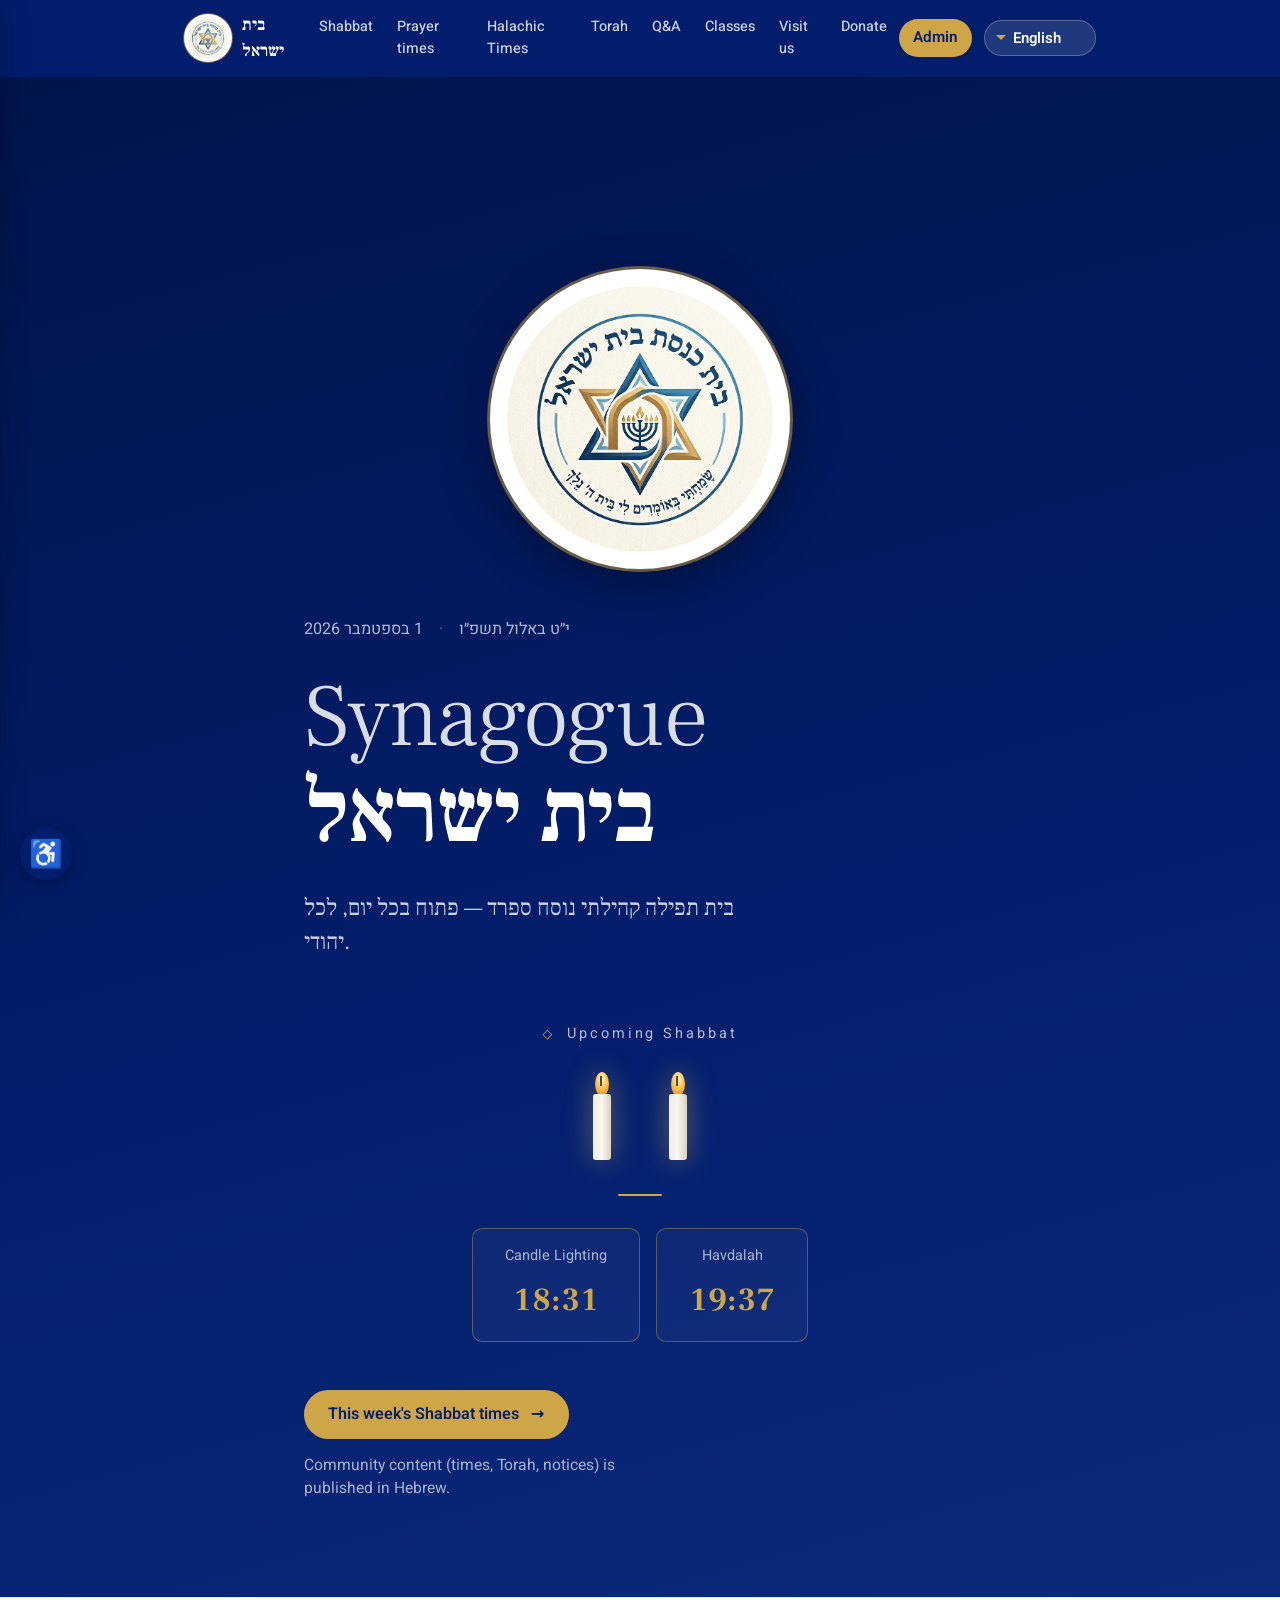
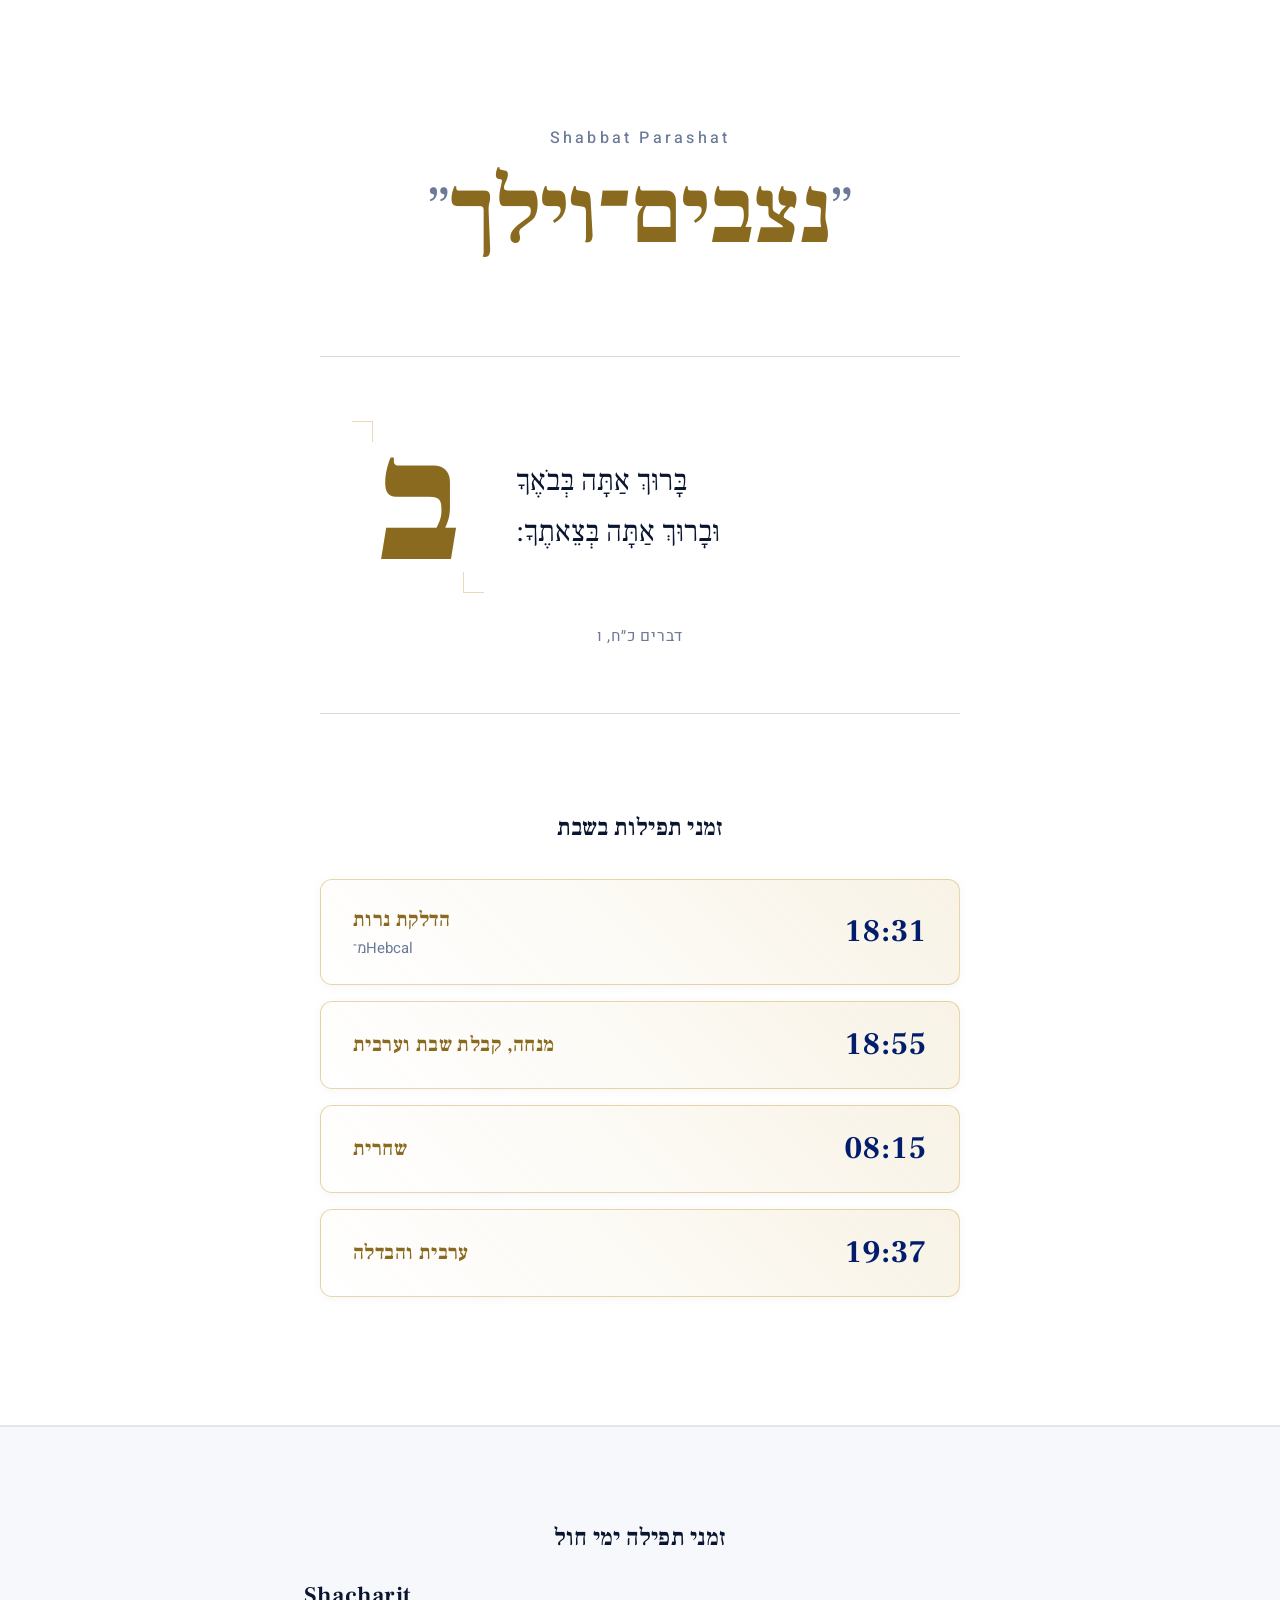
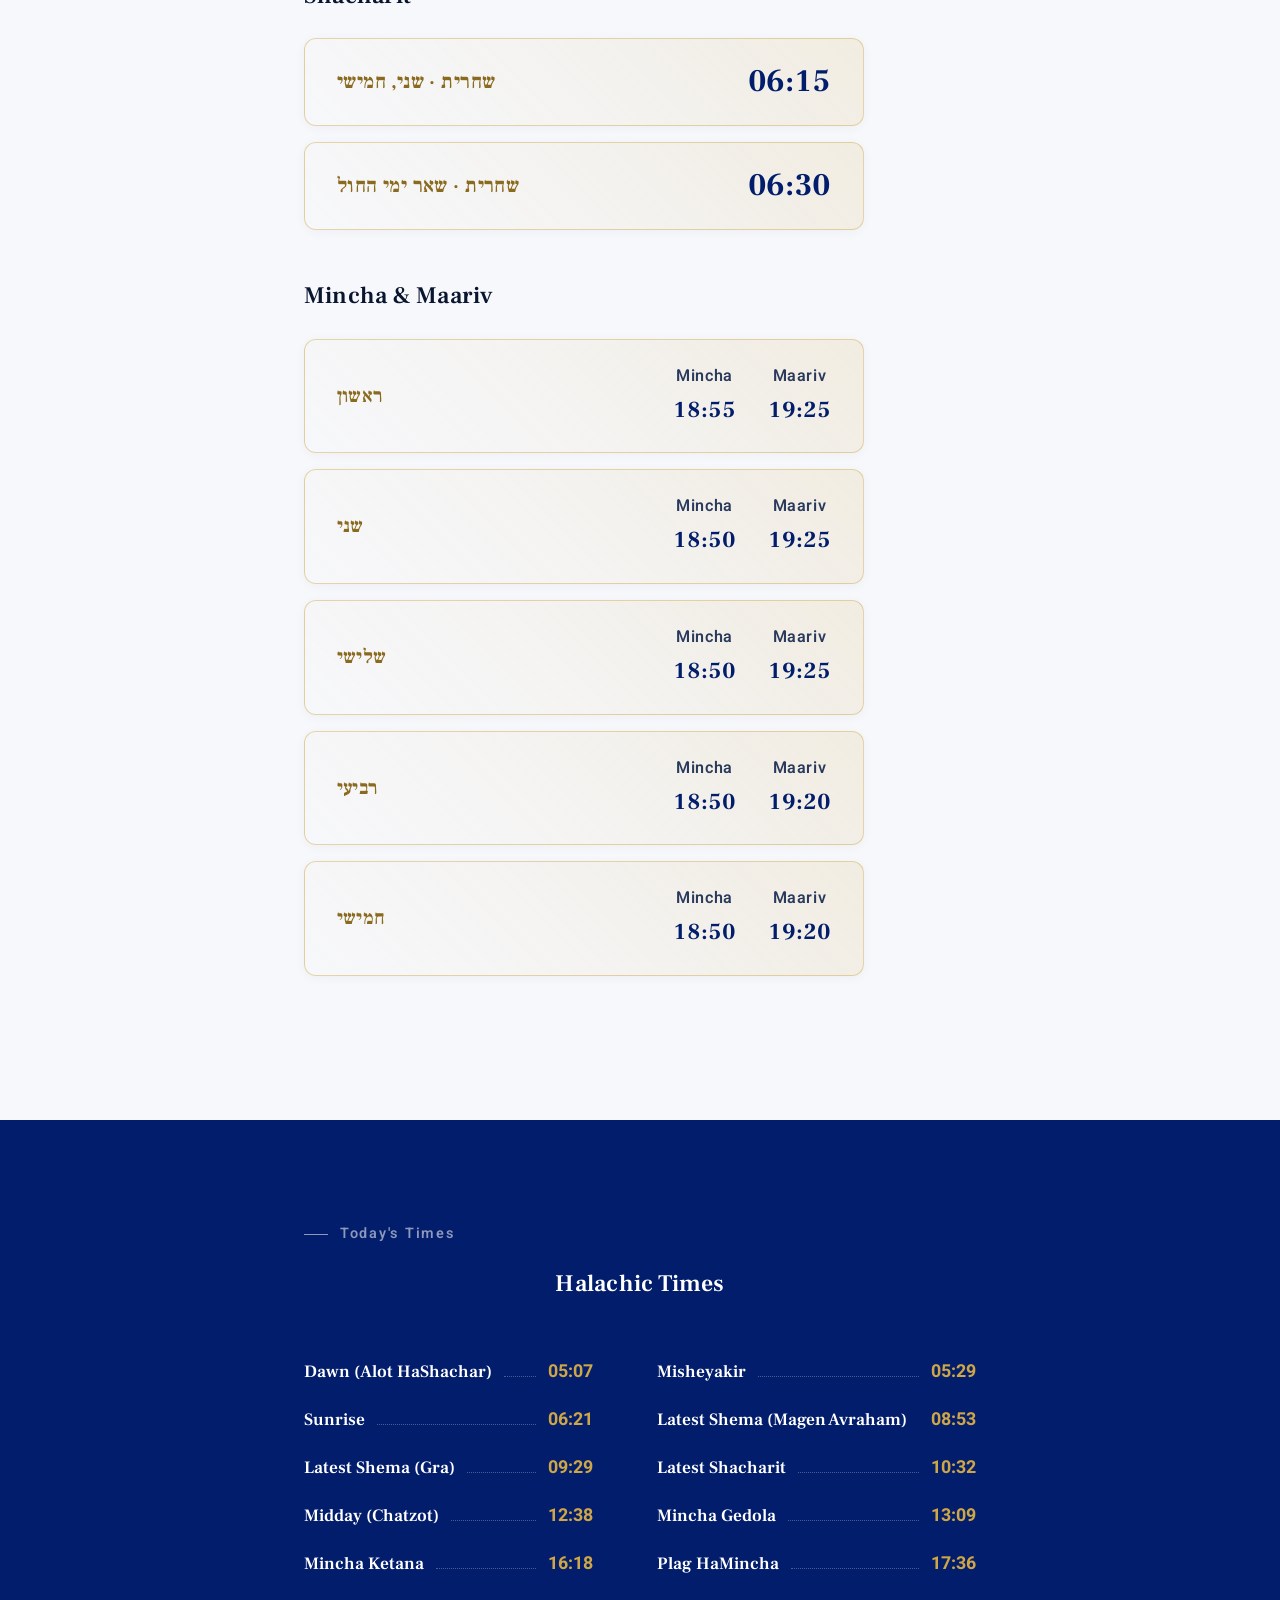
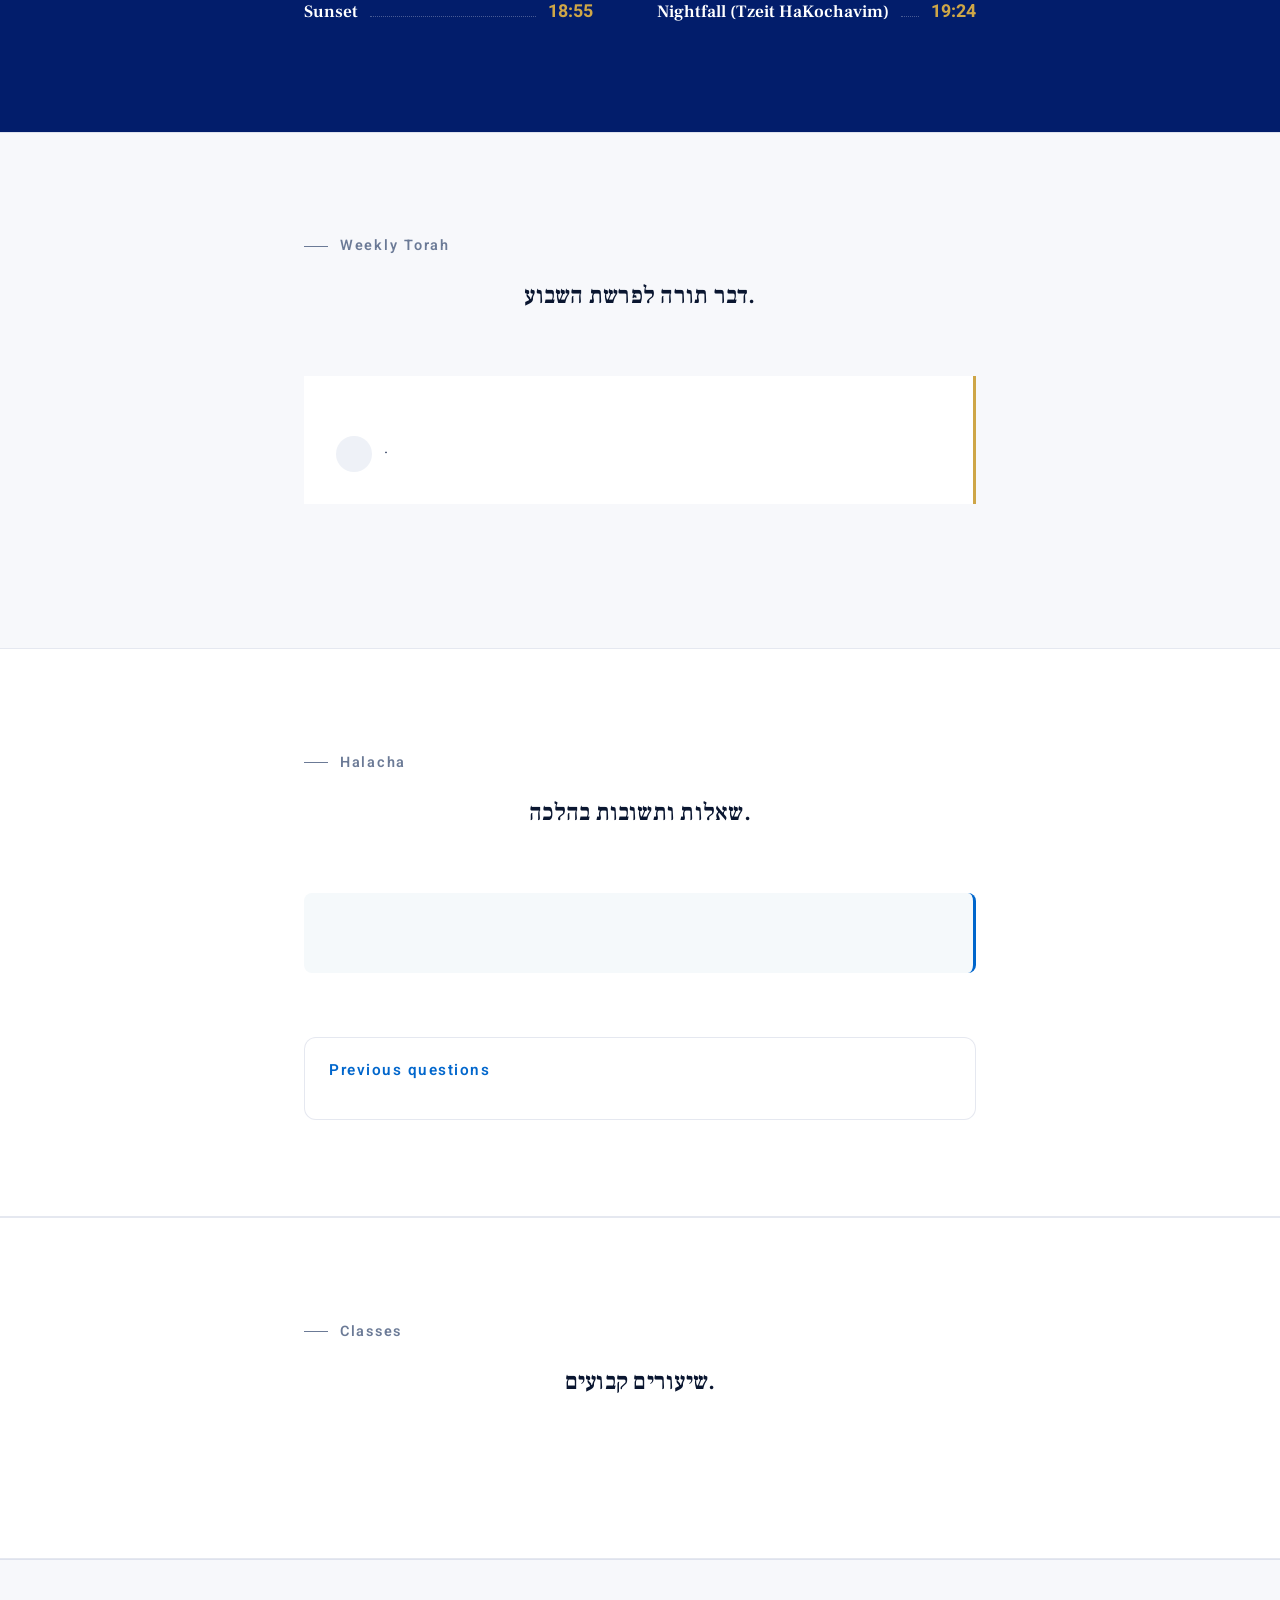
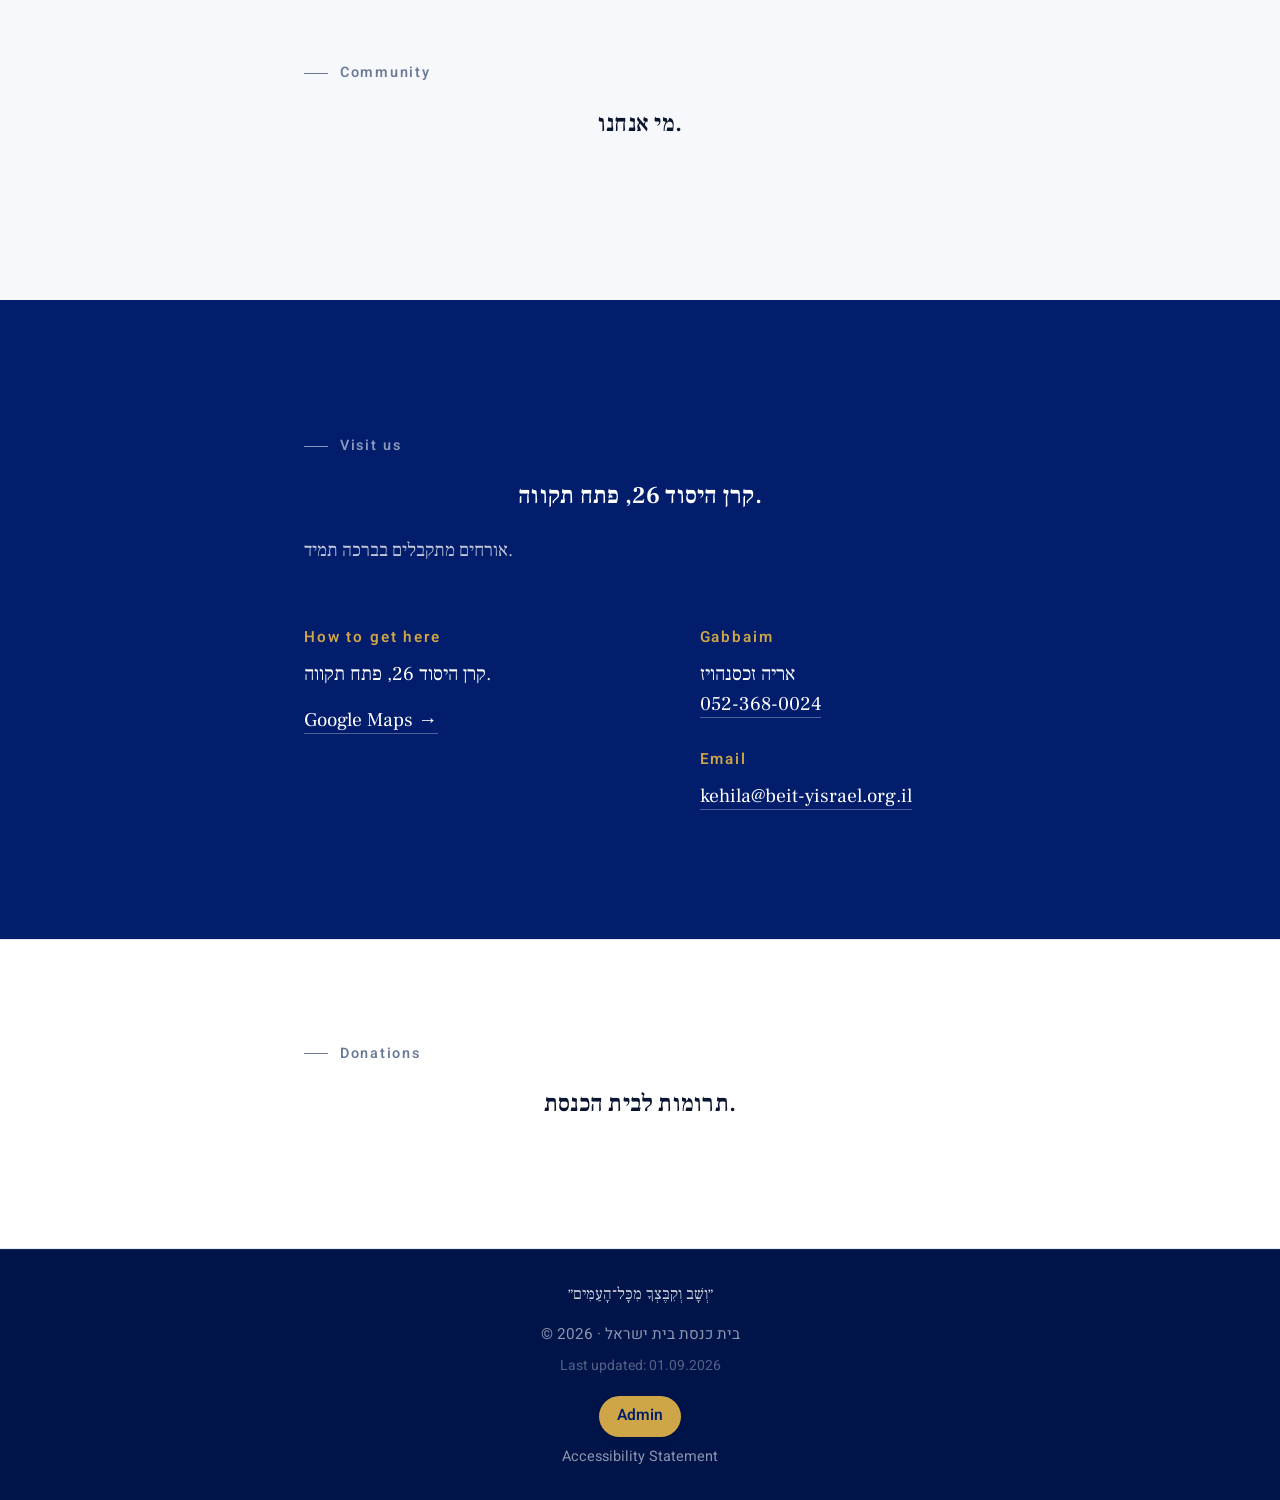
==== commit 307e12f0: "1" ====
--- a/index.html
+++ b/index.html
@@ -26,6 +26,7 @@
         <nav class="topbar__nav" aria-label="Main">
           <a href="#shabbat" data-i18n="nav_shabbat">שבת</a>
           <a href="#times" data-i18n="nav_times">זמני תפילה</a>
+          <a href="#zmanim" data-i18n="nav_zmanim">זמנים הלכתיים</a>
           <a href="#torah" data-i18n="nav_torah">תורה</a>
           <a href="#qa" data-i18n="nav_qa">שאלות</a>
           <a href="#classes" data-i18n="nav_classes">שיעורים</a>
@@ -93,6 +94,54 @@
           <span class="display" data-bind="site.name"></span>
         </h1>
         <p class="hero__tagline" data-bind="site.tagline"></p>
+
+        <svg width="0" height="0" style="position:absolute" aria-hidden="true">
+          <defs>
+            <radialGradient id="flameGrad" cx="50%" cy="30%" r="70%">
+              <stop offset="0%" stop-color="#fff6d5"/>
+              <stop offset="45%" stop-color="#ffce5c"/>
+              <stop offset="100%" stop-color="#e8952c"/>
+            </radialGradient>
+            <linearGradient id="candleGrad" x1="0" y1="0" x2="1" y2="0">
+              <stop offset="0%" stop-color="#e9e4d8"/>
+              <stop offset="45%" stop-color="#fbf8f0"/>
+              <stop offset="100%" stop-color="#d8d2c2"/>
+            </linearGradient>
+          </defs>
+        </svg>
+
+        <div class="candles-widget">
+          <div class="candles-widget__eyebrow">
+            <span class="diamond" aria-hidden="true">◇</span>
+            <span data-i18n="widget_upcoming_shabbat">השבת הקרובה</span>
+          </div>
+          <div class="candles-widget__graphic">
+            <svg class="candle" viewBox="0 0 44 100" aria-hidden="true">
+              <ellipse cx="22" cy="14" rx="7" ry="12" fill="url(#flameGrad)"/>
+              <rect x="20" y="6" width="2" height="10" fill="#5a4632"/>
+              <rect x="13" y="24" width="18" height="66" rx="3" fill="url(#candleGrad)"/>
+              <rect x="13" y="24" width="4" height="66" rx="2" fill="rgba(255,255,255,0.35)"/>
+            </svg>
+            <svg class="candle" viewBox="0 0 44 100" aria-hidden="true">
+              <ellipse cx="22" cy="14" rx="7" ry="12" fill="url(#flameGrad)"/>
+              <rect x="20" y="6" width="2" height="10" fill="#5a4632"/>
+              <rect x="13" y="24" width="18" height="66" rx="3" fill="url(#candleGrad)"/>
+              <rect x="13" y="24" width="4" height="66" rx="2" fill="rgba(255,255,255,0.35)"/>
+            </svg>
+          </div>
+          <div class="candles-widget__divider"></div>
+          <div class="candles-widget__stats">
+            <div class="candles-widget__stat">
+              <div class="candles-widget__label" data-i18n="widget_candle_lighting">הדלקת נרות</div>
+              <div class="candles-widget__value" data-bind="shabbat.candle_time"></div>
+            </div>
+            <div class="candles-widget__stat">
+              <div class="candles-widget__label" data-i18n="widget_havdalah">מוצאי שבת</div>
+              <div class="candles-widget__value" data-bind="shabbat.havdalah_time"></div>
+            </div>
+          </div>
+        </div>
+
         <a href="#shabbat" class="hero__cta">
           <span data-i18n="hero_cta">זמני שבת הקרובה</span>
           <span class="arrow">←</span>
@@ -132,6 +181,26 @@
           <div class="weekday__days" data-list="weekday.table" data-template="tpl-weekday-card"></div>
         </div>
         <p class="weekday__note" data-bind="weekday.note" data-if="weekday.note"></p>
+      </div>
+    </section>
+    <section class="zmanim" id="zmanim">
+      <div class="wrap">
+        <div class="eyebrow" data-i18n="zmanim_eyebrow">זמני היום</div>
+        <h2 class="section__title" data-i18n="zmanim_title">זמנים הלכתיים</h2>
+        <div class="zmanim__grid">
+          <div class="zmanim-row"><span class="zmanim-label" data-i18n="zmanim_alot">עלות השחר</span><span class="zmanim-dots"></span><span class="zmanim-value" data-bind="zmanim.alot"></span></div>
+          <div class="zmanim-row"><span class="zmanim-label" data-i18n="zmanim_misheyakir">משיכיר</span><span class="zmanim-dots"></span><span class="zmanim-value" data-bind="zmanim.misheyakir"></span></div>
+          <div class="zmanim-row"><span class="zmanim-label" data-i18n="zmanim_sunrise">הנץ החמה</span><span class="zmanim-dots"></span><span class="zmanim-value" data-bind="zmanim.sunrise"></span></div>
+          <div class="zmanim-row"><span class="zmanim-label" data-i18n="zmanim_shma_mga">סוף ק"ש (מג"א)</span><span class="zmanim-dots"></span><span class="zmanim-value" data-bind="zmanim.shma_mga"></span></div>
+          <div class="zmanim-row"><span class="zmanim-label" data-i18n="zmanim_shma_gra">סוף ק"ש (גר"א)</span><span class="zmanim-dots"></span><span class="zmanim-value" data-bind="zmanim.shma_gra"></span></div>
+          <div class="zmanim-row"><span class="zmanim-label" data-i18n="zmanim_tefilla">סוף תפילה</span><span class="zmanim-dots"></span><span class="zmanim-value" data-bind="zmanim.tefilla"></span></div>
+          <div class="zmanim-row"><span class="zmanim-label" data-i18n="zmanim_chatzot">חצות היום</span><span class="zmanim-dots"></span><span class="zmanim-value" data-bind="zmanim.chatzot"></span></div>
+          <div class="zmanim-row"><span class="zmanim-label" data-i18n="zmanim_mincha_gedola">מנחה גדולה</span><span class="zmanim-dots"></span><span class="zmanim-value" data-bind="zmanim.mincha_gedola"></span></div>
+          <div class="zmanim-row"><span class="zmanim-label" data-i18n="zmanim_mincha_ketana">מנחה קטנה</span><span class="zmanim-dots"></span><span class="zmanim-value" data-bind="zmanim.mincha_ketana"></span></div>
+          <div class="zmanim-row"><span class="zmanim-label" data-i18n="zmanim_plag">פלג המנחה</span><span class="zmanim-dots"></span><span class="zmanim-value" data-bind="zmanim.plag"></span></div>
+          <div class="zmanim-row"><span class="zmanim-label" data-i18n="zmanim_shkia">שקיעה</span><span class="zmanim-dots"></span><span class="zmanim-value" data-bind="zmanim.shkia"></span></div>
+          <div class="zmanim-row"><span class="zmanim-label" data-i18n="zmanim_tzeit">צאת הכוכבים</span><span class="zmanim-dots"></span><span class="zmanim-value" data-bind="zmanim.tzeit"></span></div>
+        </div>
       </div>
     </section>
     <section id="torah">
@@ -253,7 +322,7 @@
   <template id="tpl-pillar"><div class="pillar"><span class="pillar__marker" data-bind="marker"></span><h3 class="pillar__name" data-bind="name"></h3><p class="pillar__desc" data-bind="desc"></p></div></template>
   <template id="tpl-gabbai"><p class="gabbai"><span data-bind="name"></span><br><a data-attr-href-tel="phone" data-bind="phone_display" href="#" dir="ltr" style="unicode-bidi: embed;"></a></p></template>
   <template id="tpl-qa-item"><li><strong data-bind="question"></strong><div style="font-size:0.85rem;color:var(--ink-3);margin-top:4px" data-bind="date"></div></li></template>
-  <script id="fallback-data" type="application/json">{"_updated_display":"01.09.2026","notice":"","site":{"name":"בית ישראל","short_name":"בית ישראל","tagline":"בית תפילה קהילתי נוסח ספרד — פתוח בכל יום, לכל יהודי.","skin":"navy-gold"},"date":{"hebrew":"י״ט באלול תשפ״ו","gregorian":"1 בספטמבר 2026"},"shabbat":{"parasha":"נצבים־וילך","times_heading":"זמני תפילות בשבת","petiha":{"initial":"ב","text":"בָּרוּךְ אַתָּה בְּבֹאֶךָ\nוּבָרוּךְ אַתָּה בְּצֵאתֶךָ׃","reference":"דברים כ״ח, ו"},"times":[{"label":"הדלקת נרות","value":"18:31","note":"מ־Hebcal"},{"label":"מנחה, קבלת שבת וערבית","value":"18:55"},{"label":"שחרית","value":"08:15"},{"label":"ערבית והבדלה","value":"19:37"}]},"weekday":{"title":"זמני תפילה ימי חול","subtitle":"","table":[{"day":"ראשון","mincha":"18:55","maariv":"19:25"},{"day":"שני","mincha":"18:50","maariv":"19:25"},{"day":"שלישי","mincha":"18:50","maariv":"19:25"},{"day":"רביעי","mincha":"18:50","maariv":"19:20"},{"day":"חמישי","mincha":"18:50","maariv":"19:20"}],"shacharit":[{"label":"שחרית · שני, חמישי","value":"06:15"},{"label":"שחרית · שאר ימי החול","value":"06:30"}],"note":""},"torah":{"title":"דבר תורה לפרשת השבוע.","subtitle":"","featured":{"date":"","title":"","excerpt":"","author":"","author_role":"","author_initial":""},"archive":[]},"qa":{"title":"שאלות ותשובות בהלכה.","subtitle":"","featured":{"date":"","question":"","answer":"","source":""},"archive":[]},"classes_section":{"title":"שיעורים קבועים.","subtitle":""},"classes":[],"community":{"title":"מי אנחנו.","intro":"","pillars":[]},"contact":{"address":"קרן היסוד 26, פתח תקווה.","welcome":"אורחים מתקבלים בברכה תמיד.","directions":"קרן היסוד 26, פתח תקווה.","map_url":"https://www.google.com/maps/search/?api=1&query=קרן+היסוד+26+פתח+תקווה","gabbaim":[{"name":"אריה זכסנהויז","phone":"0523680024","phone_display":"052-368-0024"}],"email":"kehila@beit-yisrael.org.il"},"footer":{"blessing":"״וְשָׁב וְקִבֶּצְךָ מִכָּל־הָעַמִּים״","copyright":"© 2026 · בית כנסת בית ישראל"},"donations":{"enabled":true,"title":"תרומות לבית הכנסת.","subtitle":"","bank_name":"","branch":"","account":"","account_name":"","iban":"","bit_phone":"","paybox":"","note":""}}</script>
+  <script id="fallback-data" type="application/json">{"_updated_display":"01.09.2026","notice":"","site":{"name":"בית ישראל","short_name":"בית ישראל","tagline":"בית תפילה קהילתי נוסח ספרד — פתוח בכל יום, לכל יהודי.","skin":"navy-gold"},"date":{"hebrew":"י״ט באלול תשפ״ו","gregorian":"1 בספטמבר 2026"},"shabbat":{"parasha":"נצבים־וילך","times_heading":"זמני תפילות בשבת","candle_time":"18:31","havdalah_time":"19:37","petiha":{"initial":"ב","text":"בָּרוּךְ אַתָּה בְּבֹאֶךָ\nוּבָרוּךְ אַתָּה בְּצֵאתֶךָ׃","reference":"דברים כ״ח, ו"},"times":[{"label":"הדלקת נרות","value":"18:31","note":"מ־Hebcal"},{"label":"מנחה, קבלת שבת וערבית","value":"18:55"},{"label":"שחרית","value":"08:15"},{"label":"ערבית והבדלה","value":"19:37"}]},"weekday":{"title":"זמני תפילה ימי חול","subtitle":"","table":[{"day":"ראשון","mincha":"18:55","maariv":"19:25"},{"day":"שני","mincha":"18:50","maariv":"19:25"},{"day":"שלישי","mincha":"18:50","maariv":"19:25"},{"day":"רביעי","mincha":"18:50","maariv":"19:20"},{"day":"חמישי","mincha":"18:50","maariv":"19:20"}],"shacharit":[{"label":"שחרית · שני, חמישי","value":"06:15"},{"label":"שחרית · שאר ימי החול","value":"06:30"}],"note":""},"zmanim":{"alot":"05:07","misheyakir":"05:29","sunrise":"06:21","shma_mga":"08:53","shma_gra":"09:29","tefilla":"10:32","chatzot":"12:38","mincha_gedola":"13:09","mincha_ketana":"16:18","plag":"17:36","shkia":"18:55","tzeit":"19:24"},"torah":{"title":"דבר תורה לפרשת השבוע.","subtitle":"","featured":{"date":"","title":"","excerpt":"","author":"","author_role":"","author_initial":""},"archive":[]},"qa":{"title":"שאלות ותשובות בהלכה.","subtitle":"","featured":{"date":"","question":"","answer":"","source":""},"archive":[]},"classes_section":{"title":"שיעורים קבועים.","subtitle":""},"classes":[],"community":{"title":"מי אנחנו.","intro":"","pillars":[]},"contact":{"address":"קרן היסוד 26, פתח תקווה.","welcome":"אורחים מתקבלים בברכה תמיד.","directions":"קרן היסוד 26, פתח תקווה.","map_url":"https://www.google.com/maps/search/?api=1&query=קרן+היסוד+26+פתח+תקווה","gabbaim":[{"name":"אריה זכסנהויז","phone":"0523680024","phone_display":"052-368-0024"}],"email":"kehila@beit-yisrael.org.il"},"footer":{"blessing":"״וְשָׁב וְקִבֶּצְךָ מִכָּל־הָעַמִּים״","copyright":"© 2026 · בית כנסת בית ישראל"},"donations":{"enabled":true,"title":"תרומות לבית הכנסת.","subtitle":"","bank_name":"","branch":"","account":"","account_name":"","iban":"","bit_phone":"","paybox":"","note":""}}</script>
   <script src="app.js"></script>
   <script src="a11y-widget.js"></script>
   <script src="reveal.js"></script>
--- a/styles.css
+++ b/styles.css
@@ -203,6 +203,38 @@
   color: rgba(255,255,255,0.65); margin-top: var(--s-4); max-width: 42ch; line-height: 1.45;
 }
 body:not(.lang-he) .content-lang-note { display: block; }
+.candles-widget { margin-top: var(--s-8); margin-bottom: var(--s-7); text-align: center; }
+.candles-widget__eyebrow {
+  display: flex; align-items: center; justify-content: center; gap: var(--s-3);
+  font-family: var(--font-sans); font-size: 0.85rem; letter-spacing: 0.2em; color: rgba(255,255,255,0.7);
+  margin-bottom: var(--s-5);
+}
+.candles-widget__eyebrow .diamond { color: var(--accent); font-size: 0.75rem; }
+.candles-widget__graphic { display: flex; justify-content: center; align-items: flex-end; gap: var(--s-6); margin-bottom: var(--s-5); }
+.candles-widget__graphic .candle { width: 44px; height: 100px; filter: drop-shadow(0 0 14px rgba(255,206,92,0.4)); }
+.candles-widget__divider { width: 44px; height: 2px; background: var(--accent); margin: 0 auto var(--s-6); border-radius: 2px; }
+.candles-widget__stats { display: flex; justify-content: center; gap: var(--s-4); flex-wrap: wrap; }
+.candles-widget__stat {
+  background: rgba(255,255,255,0.04); border: 1px solid rgba(206,166,71,0.4); border-radius: 10px;
+  padding: var(--s-4) var(--s-6); min-width: 150px;
+}
+.candles-widget__label { font-family: var(--font-sans); font-size: 0.85rem; color: rgba(255,255,255,0.65); margin-bottom: var(--s-2); }
+.candles-widget__value { font-family: var(--font-serif); font-weight: 700; font-size: 1.9rem; color: var(--accent); font-variant-numeric: tabular-nums; }
+
+.zmanim { background: var(--navy); color: #fff; padding-block: var(--s-9); }
+.zmanim .eyebrow { color: rgba(255,255,255,0.55); justify-content: center; }
+.zmanim .eyebrow::before { background: rgba(255,255,255,0.55); }
+.zmanim .section__title { color: #fff; }
+.zmanim__grid {
+  display: grid; grid-template-columns: 1fr 1fr; gap: 0 var(--s-8); margin-top: var(--s-7);
+  max-width: var(--wide-w); margin-inline: auto;
+}
+@media (max-width: 700px) { .zmanim__grid { grid-template-columns: 1fr; } }
+.zmanim-row { display: flex; align-items: baseline; gap: var(--s-3); padding-block: 10px; }
+.zmanim-label { font-family: var(--font-serif); font-weight: 600; font-size: 1.02rem; color: #fff; white-space: nowrap; }
+.zmanim-dots { flex: 1; border-bottom: 1px dotted rgba(255,255,255,0.28); margin-bottom: 4px; }
+.zmanim-value { font-family: var(--font-sans); font-weight: 700; font-size: 1.05rem; color: var(--accent); font-variant-numeric: tabular-nums; white-space: nowrap; }
+
 .notice {
   background: var(--accent); color: var(--navy-deep); padding: var(--s-3) var(--s-5);
   font-family: var(--font-sans); font-weight: 500; font-size: 0.95rem; text-align: center;
